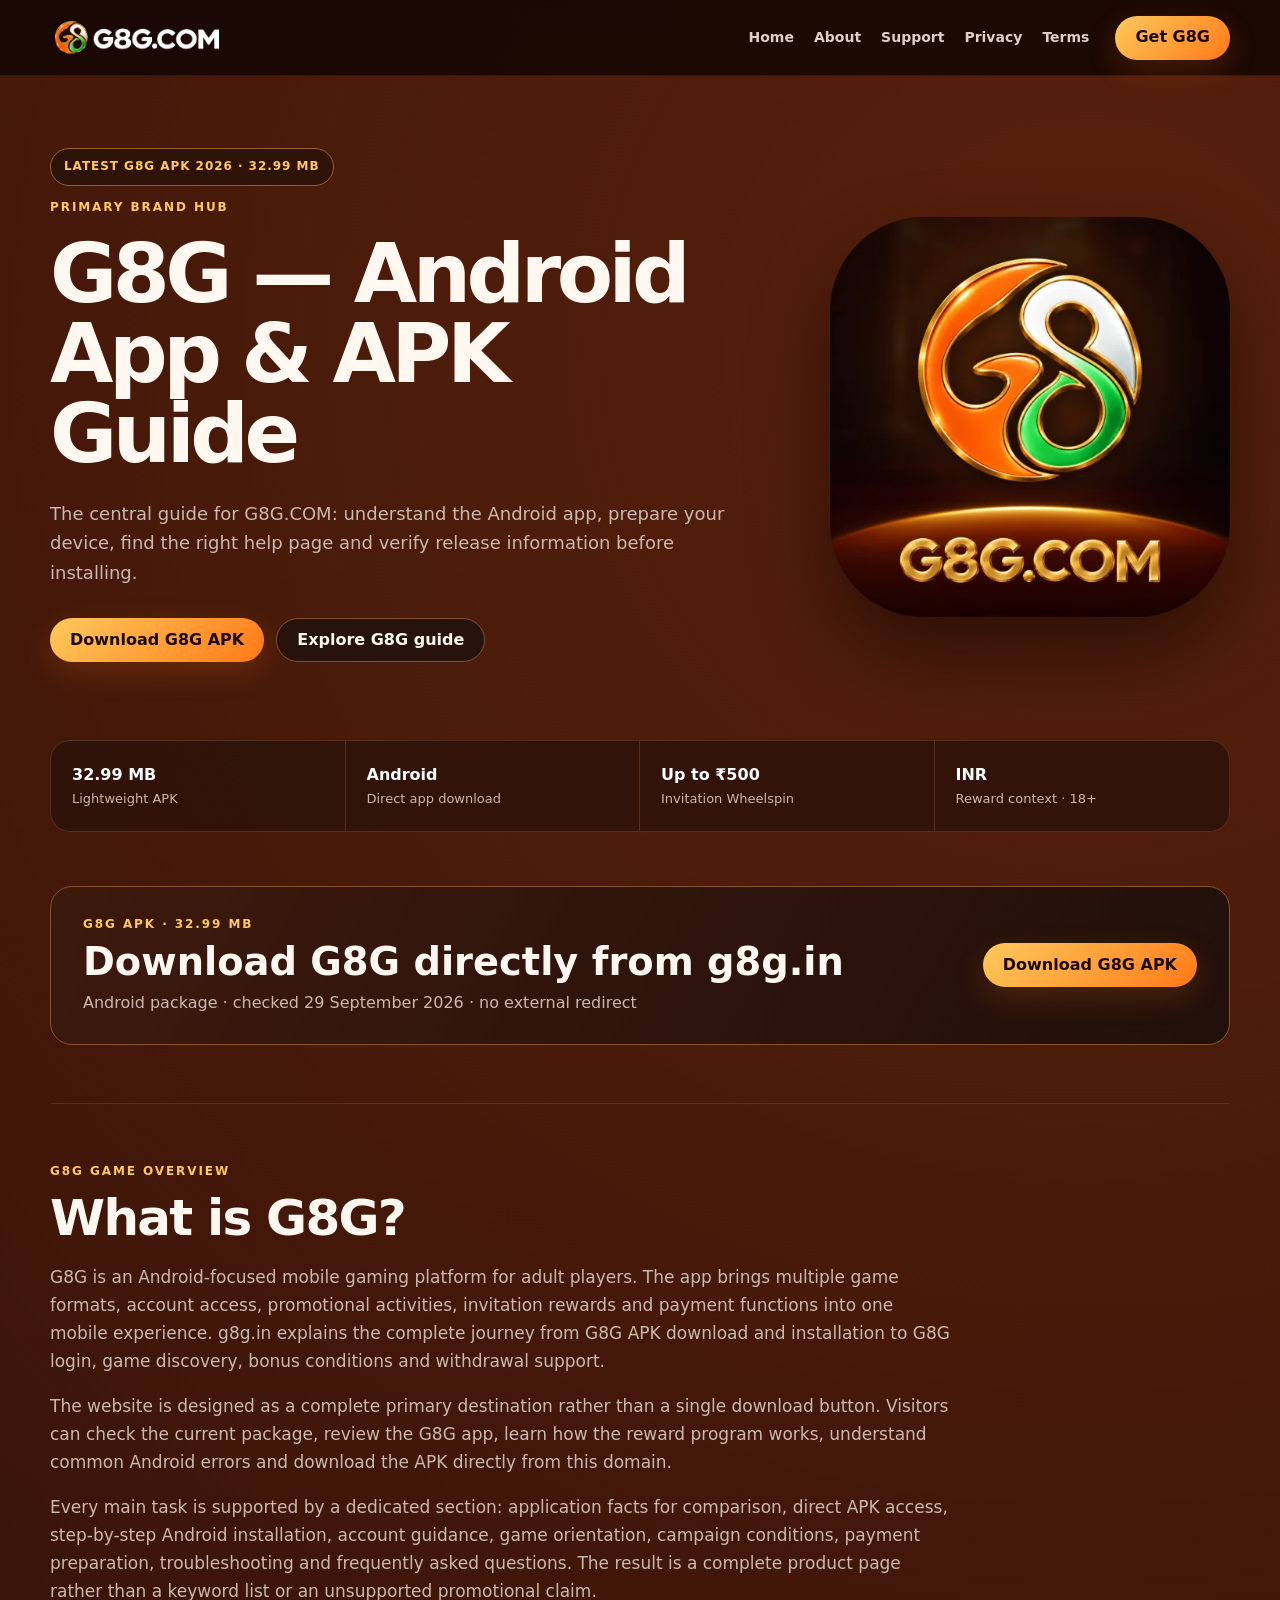
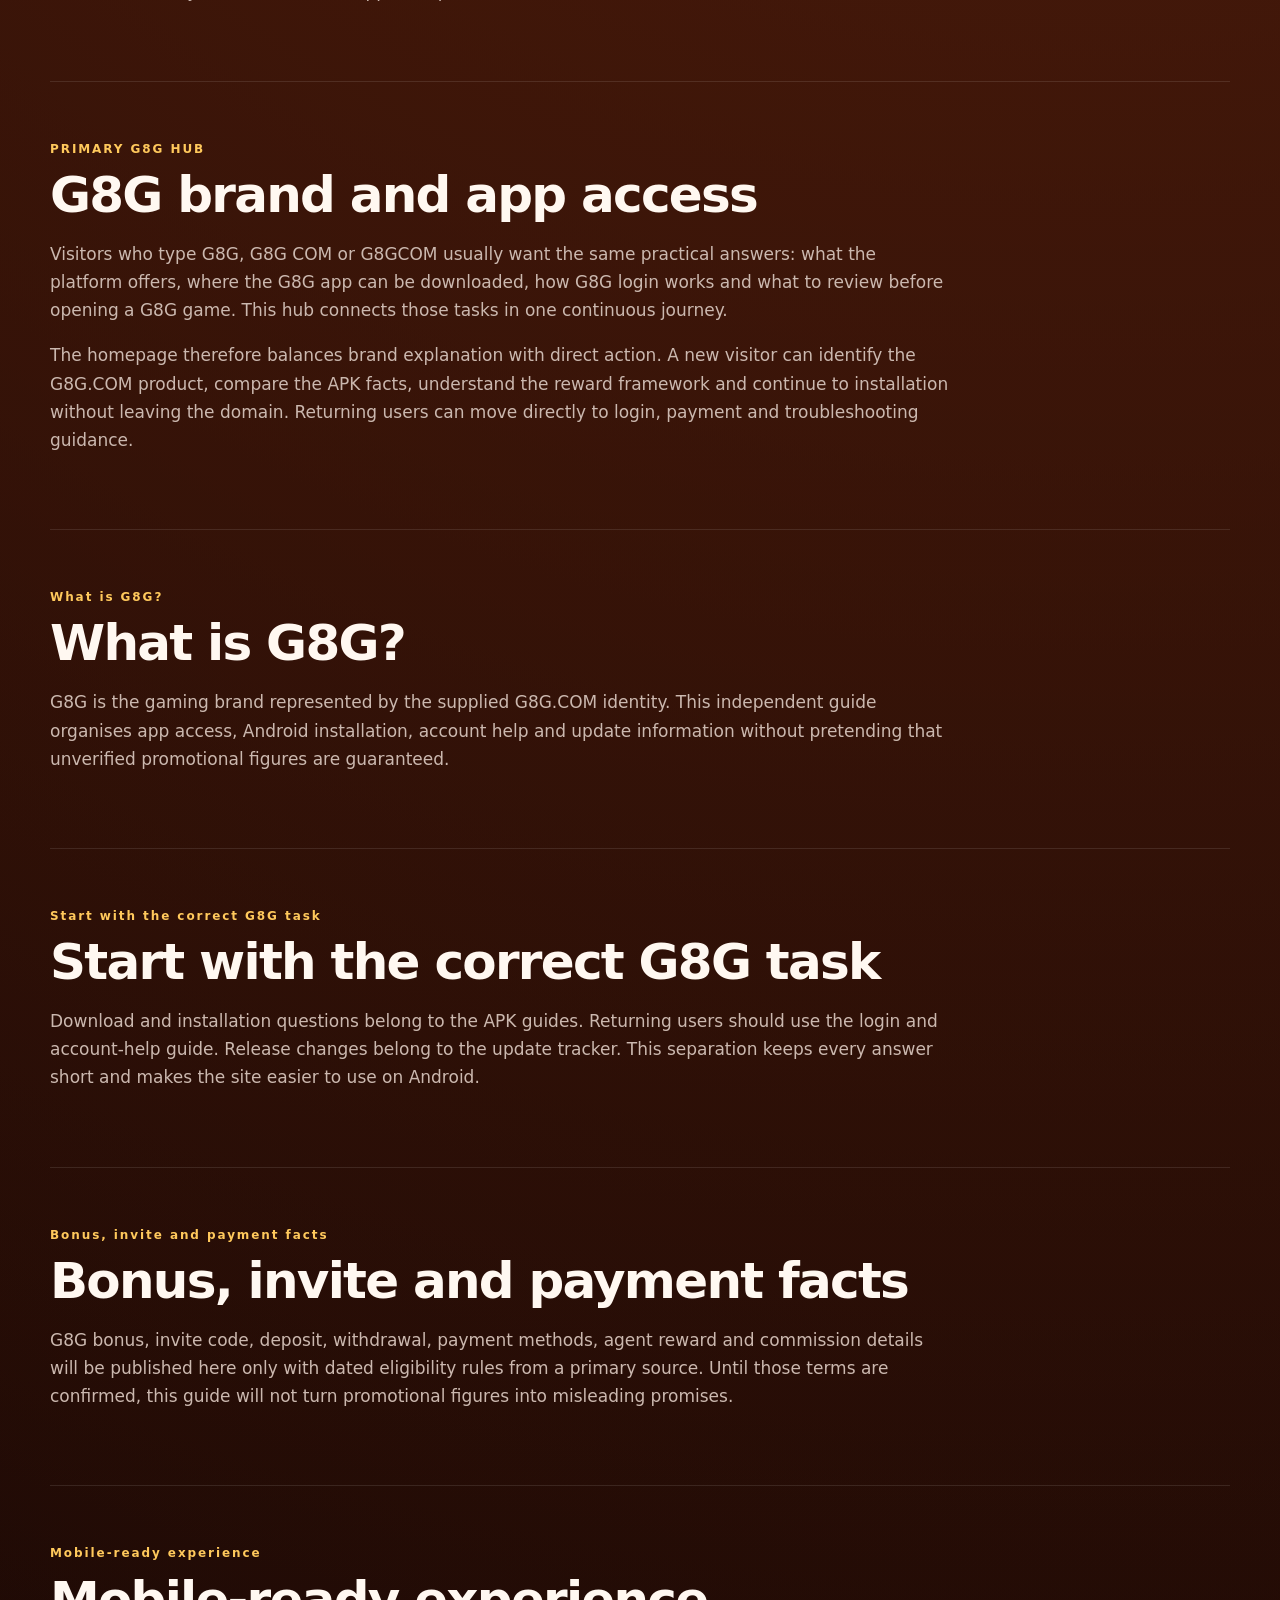
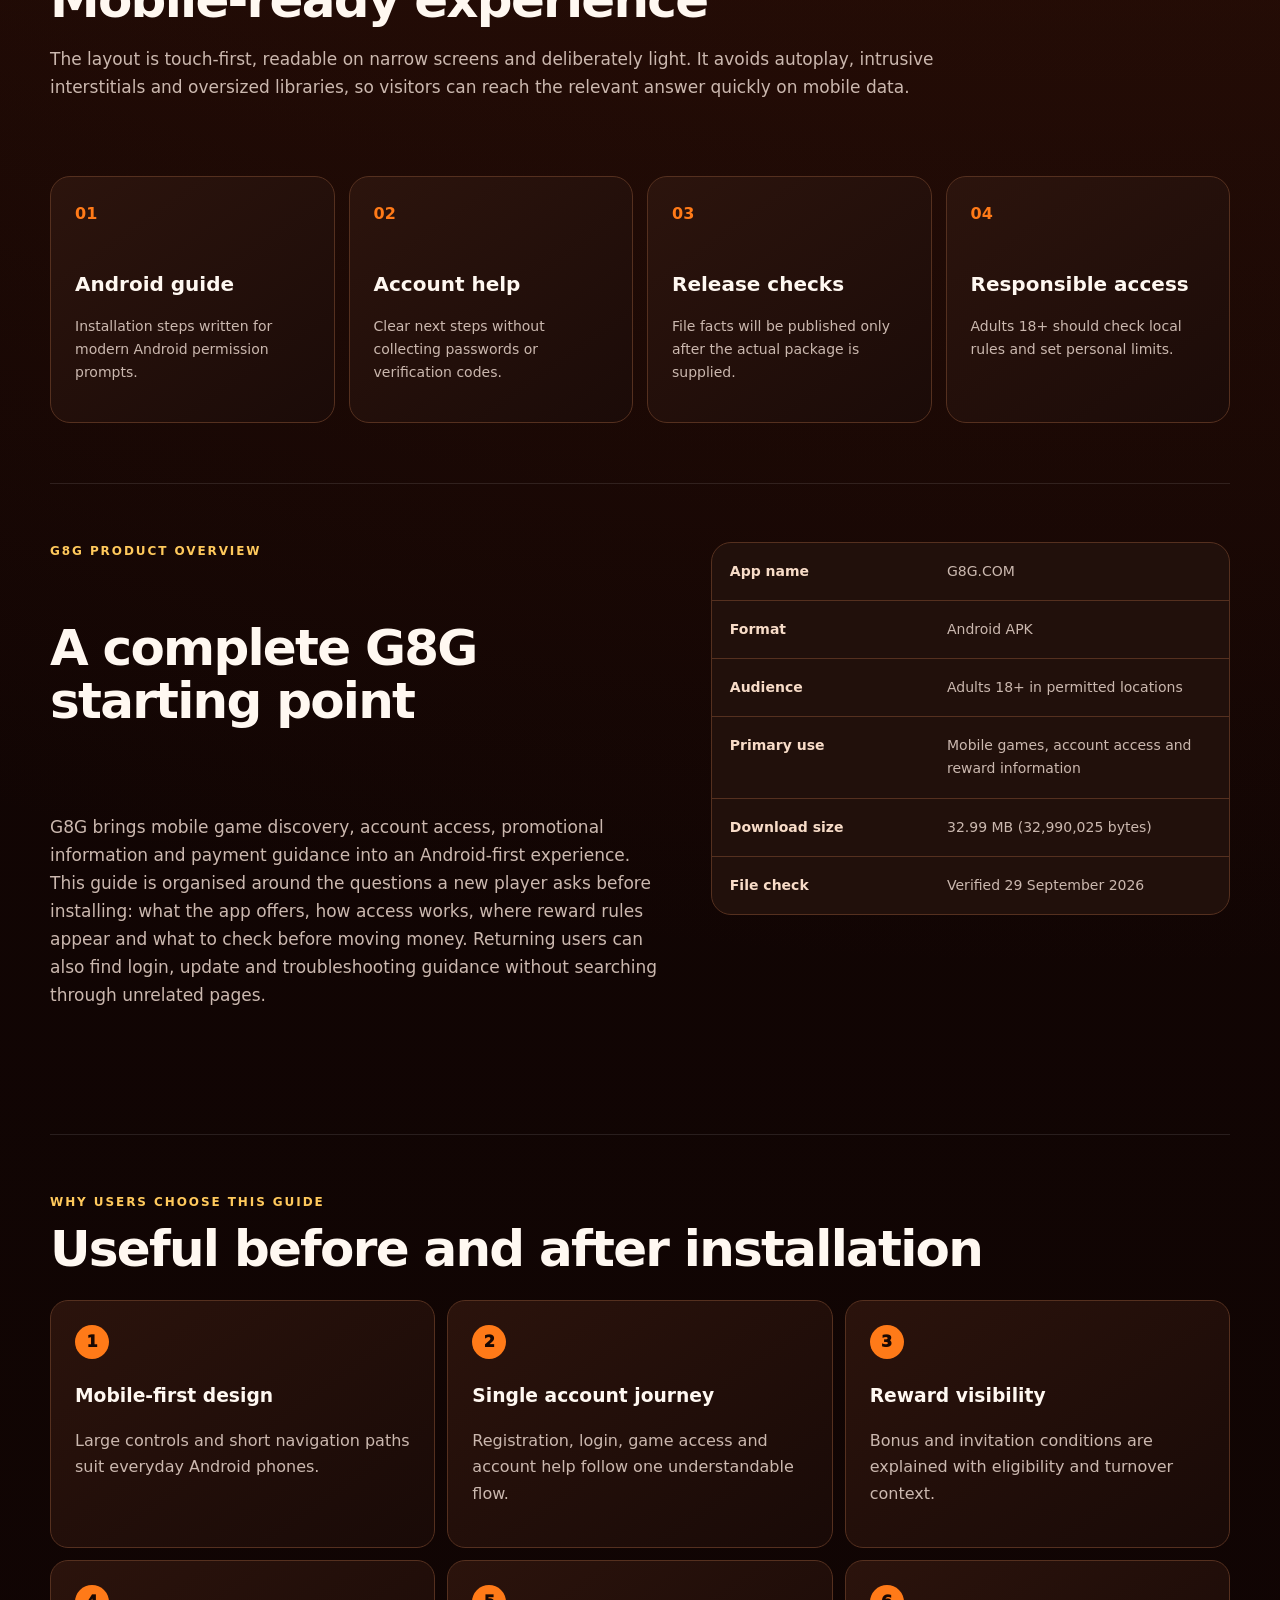
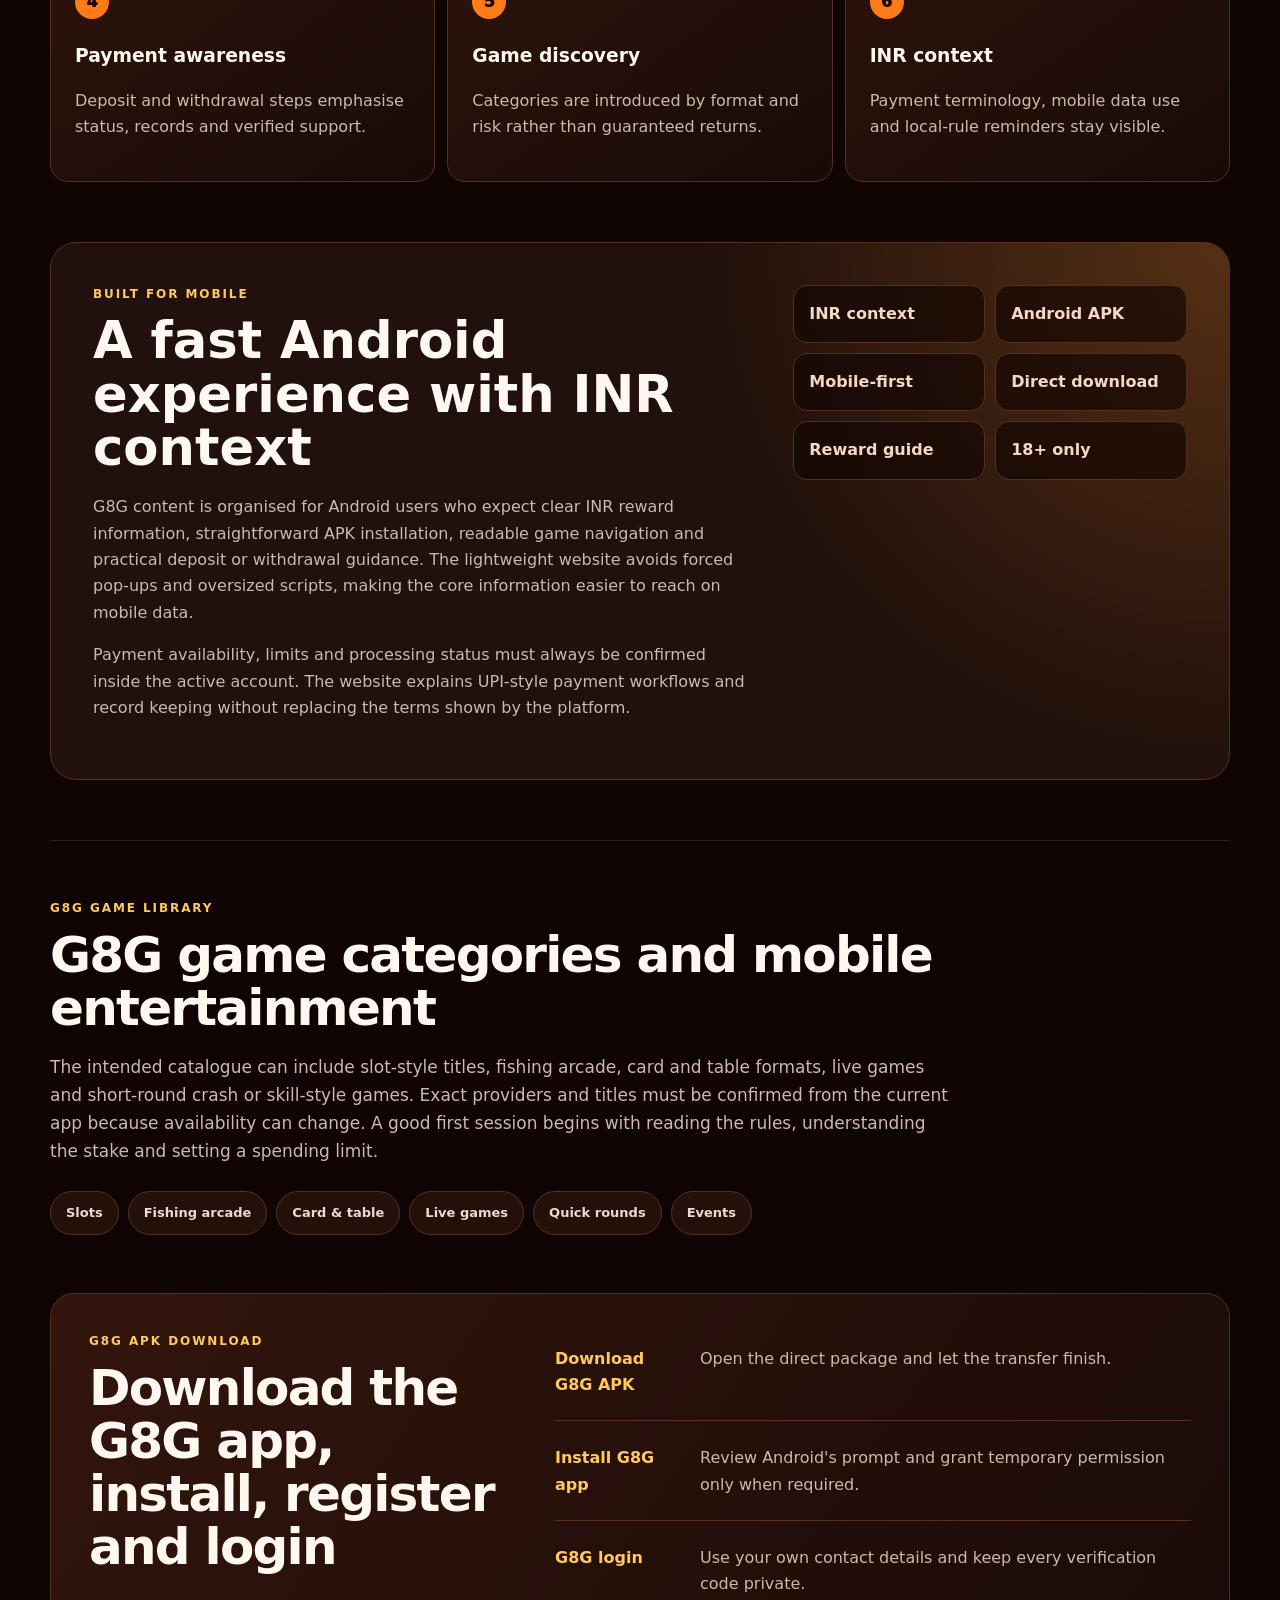
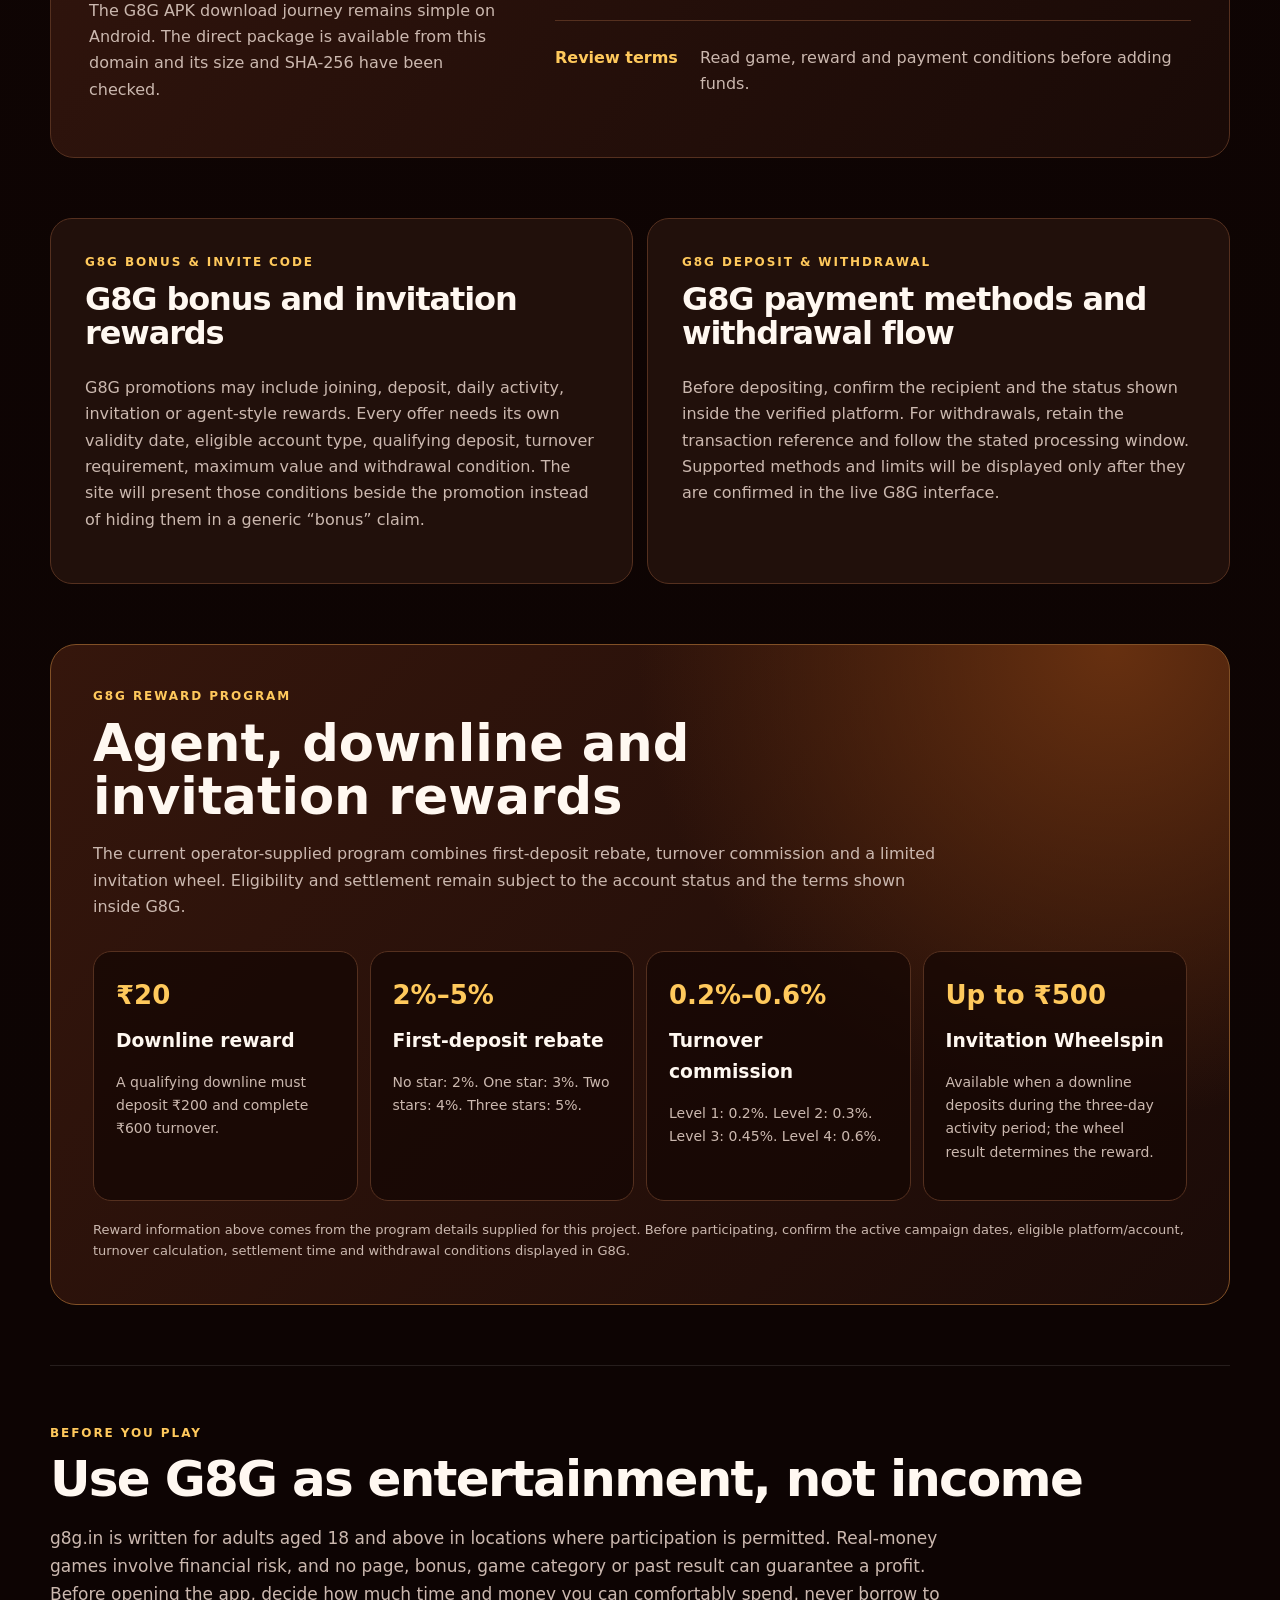
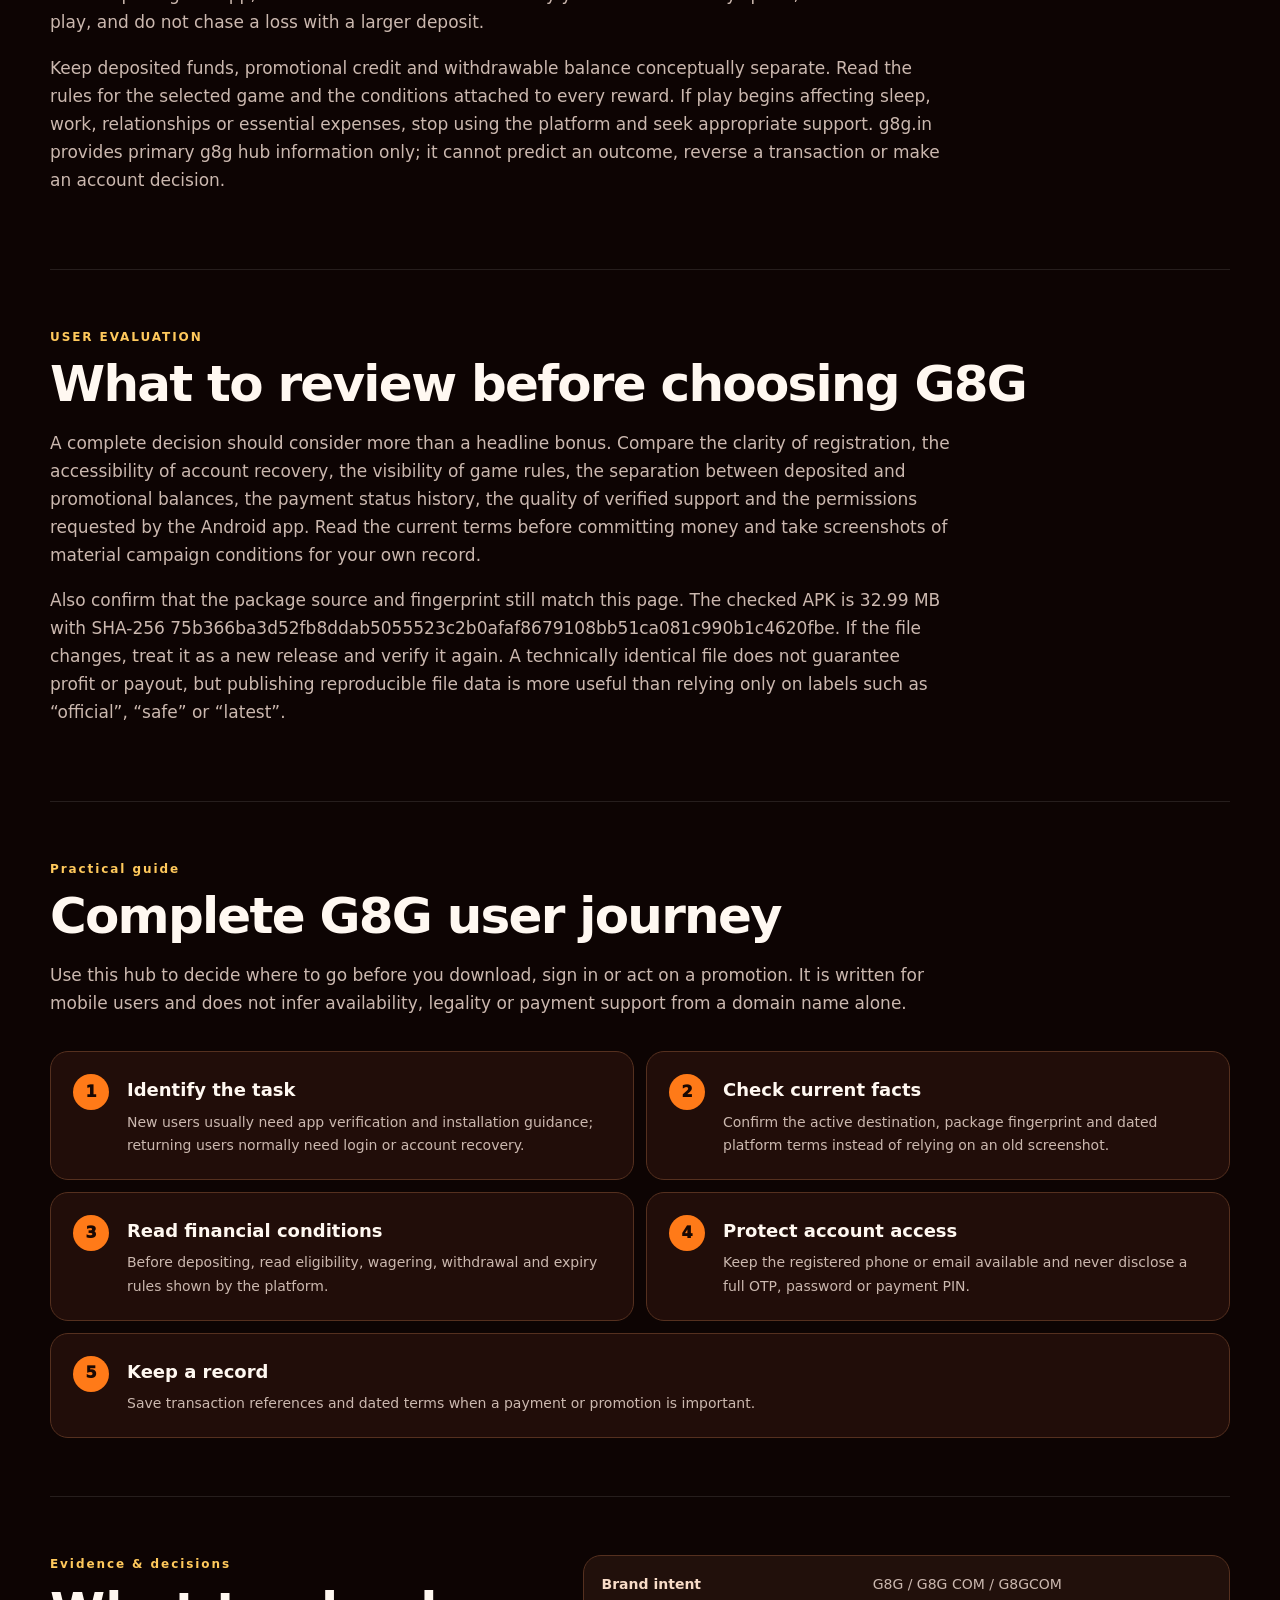
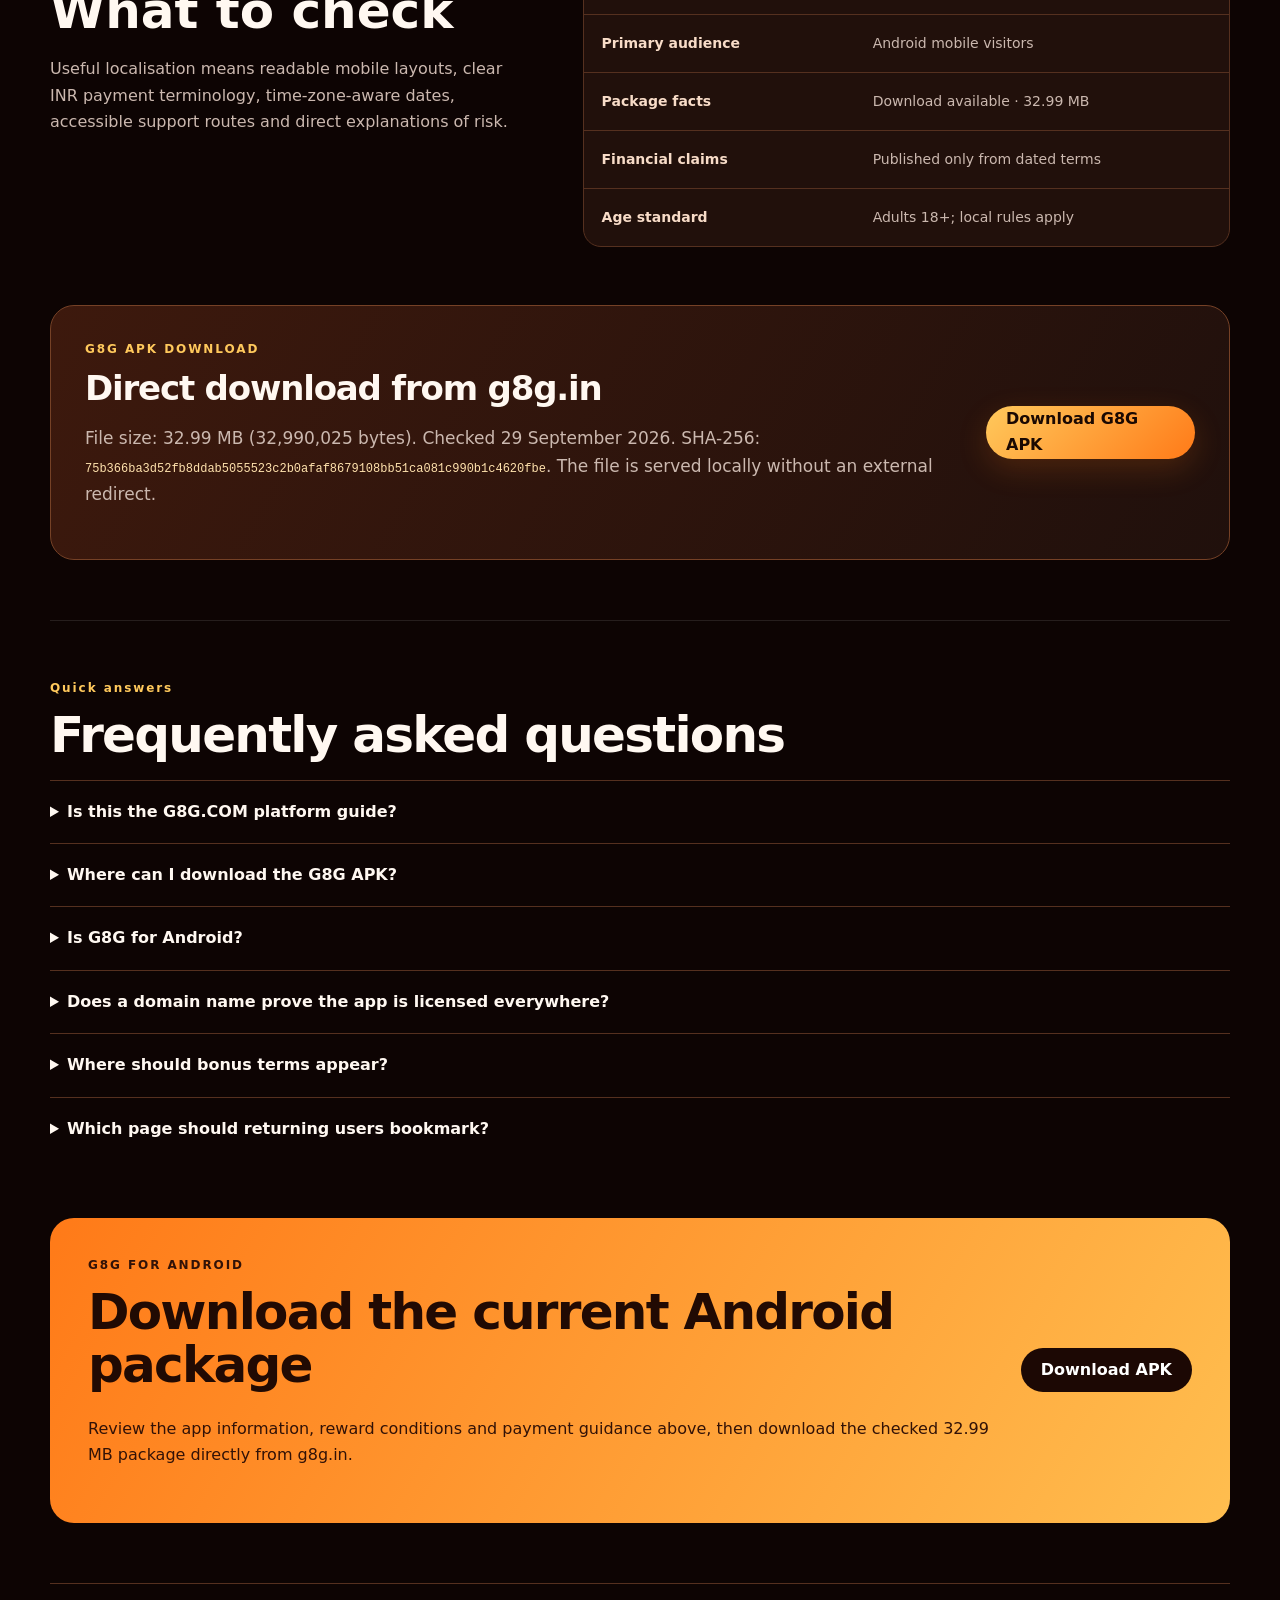
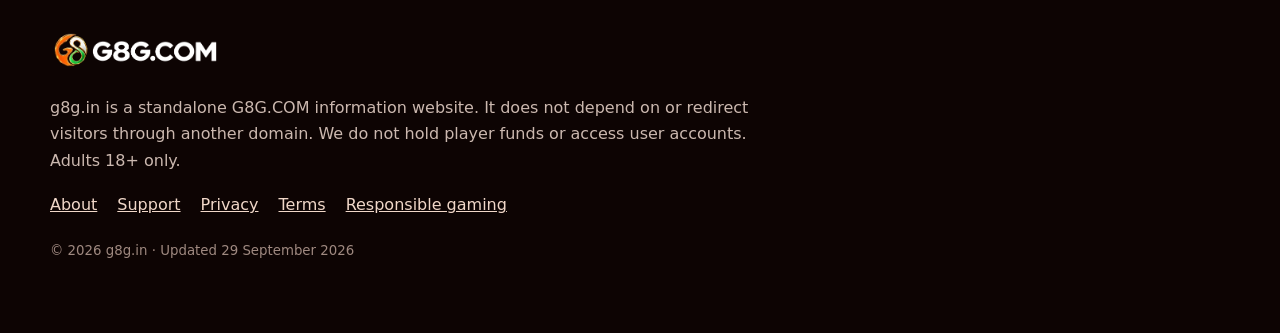
==== index.html @ 7ec1262b "Launch g8g.in website" ====
<!doctype html><html lang="en-IN"><head><meta charset="utf-8"><meta name="viewport" content="width=device-width,initial-scale=1,viewport-fit=cover"><meta name="theme-color" content="#180704">
<title>G8G — G8G App, APK Download &amp; Login Guide</title><meta name="description" content="Complete G8G guide for the Android app, APK download, login, installation, payments and responsible mobile play."><meta name="keywords" content="g8g, g8g com, g8gcom, g8g apk, g8g com apk, g8g apk download, g8g app, g8g app download, g8g login, g8g game, g8g bonus, g8g invite code, g8g deposit, g8g withdrawal, g8g payment methods, g8g agent reward, g8g commission, g8g apk update, g8g login problem, g8g apk not installed, g8g withdrawal problem, g8g verification code problem, how to install g8g apk, verify g8g apk"><meta name="robots" content="index,follow,max-image-preview:large"><link rel="canonical" href="https://g8g.in/">
<meta property="og:type" content="website"><meta property="og:title" content="G8G — G8G App, APK Download &amp; Login Guide"><meta property="og:description" content="Complete G8G guide for the Android app, APK download, login, installation, payments and responsible mobile play."><meta property="og:url" content="https://g8g.in/"><meta property="og:image" content="https://g8g.in/assets/og-g8g.jpg"><meta name="twitter:card" content="summary_large_image">
<link rel="icon" href="assets/favicon.ico" sizes="any"><link rel="icon" type="image/png" sizes="48x48" href="assets/favicon-48.png"><link rel="apple-touch-icon" sizes="180x180" href="assets/apple-touch-icon.png"><link rel="manifest" href="site.webmanifest"><link rel="stylesheet" href="assets/site.css">
<script type="application/ld+json">{"@context":"https://schema.org","@type":"WebSite","name":"g8g.in","url":"https://g8g.in/","inLanguage":"en-IN","description":"Complete G8G guide for the Android app, APK download, login, installation, payments and responsible mobile play."}</script><script type="application/ld+json">{"@context":"https://schema.org","@type":"FAQPage","mainEntity":[{"@type":"Question","name":"Is this the G8G.COM platform guide?","acceptedAnswer":{"@type":"Answer","text":"Yes. This site documents the G8G.COM-branded app represented by the supplied visual assets."}},{"@type":"Question","name":"Where can I download the G8G APK?","acceptedAnswer":{"@type":"Answer","text":"Use the verified download destination after the current package link and file fingerprint are published."}},{"@type":"Question","name":"Is G8G for Android?","acceptedAnswer":{"@type":"Answer","text":"The planned download coverage is Android APK. Exact compatibility will be stated only after the package is inspected."}},{"@type":"Question","name":"Does a domain name prove the app is licensed everywhere?","acceptedAnswer":{"@type":"Answer","text":"No. A domain extension is not proof of regulatory status or universal availability. Users must check current local rules."}},{"@type":"Question","name":"Where should bonus terms appear?","acceptedAnswer":{"@type":"Answer","text":"On a dated promotion record that states eligibility, minimum activity, turnover, expiry and exclusions."}},{"@type":"Question","name":"Which page should returning users bookmark?","acceptedAnswer":{"@type":"Answer","text":"Bookmark the verified access route and the login-help page; do not depend on changing search results or forwarded links."}}]}</script>
<style>:root{--accent:#ff7a18}</style></head><body>
<header><a class="brand" href="./"><img src="assets/logo-horizontal.webp" alt="G8G.COM" width="214" height="53"></a><nav><a href="./">Home</a><a href="about/">About</a><a href="support/">Support</a><a href="privacy/">Privacy</a><a href="terms/">Terms</a></nav><a class="pill" href="download/G8G.apk" download="G8G.apk">Get G8G</a></header>
<main><section class="hero"><div class="hero-copy"><div class="release-badge">LATEST G8G APK 2026 · 32.99 MB</div><div class="eyebrow">PRIMARY BRAND HUB</div><h1>G8G — Android App &amp; APK Guide</h1><p>The central guide for G8G.COM: understand the Android app, prepare your device, find the right help page and verify release information before installing.</p><div class="actions"><a class="primary" href="download/G8G.apk" download="G8G.apk">Download G8G APK</a><a class="secondary" href="#guide">Explore G8G guide</a></div></div><img class="app-icon" src="assets/app-icon.webp" alt="G8G.COM app icon" width="420" height="420"></section>
<section class="trust" aria-label="G8G app highlights"><div><b>32.99 MB</b><span>Lightweight APK</span></div><div><b>Android</b><span>Direct app download</span></div><div><b>Up to ₹500</b><span>Invitation Wheelspin</span></div><div><b>INR</b><span>Reward context · 18+</span></div></section>
<section class="quick-download"><div><div class="kicker">G8G APK · 32.99 MB</div><h2>Download G8G directly from g8g.in</h2><p>Android package · checked 29 September 2026 · no external redirect</p></div><a class="primary" href="download/G8G.apk" download="G8G.apk">Download G8G APK</a></section>
<section class="content what-is"><div class="kicker">G8G GAME OVERVIEW</div><h2>What is G8G?</h2><p>G8G is an Android-focused mobile gaming platform for adult players. The app brings multiple game formats, account access, promotional activities, invitation rewards and payment functions into one mobile experience. g8g.in explains the complete journey from G8G APK download and installation to G8G login, game discovery, bonus conditions and withdrawal support.</p><p>The website is designed as a complete primary destination rather than a single download button. Visitors can check the current package, review the G8G app, learn how the reward program works, understand common Android errors and download the APK directly from this domain.</p><p>Every main task is supported by a dedicated section: application facts for comparison, direct APK access, step-by-step Android installation, account guidance, game orientation, campaign conditions, payment preparation, troubleshooting and frequently asked questions. The result is a complete product page rather than a keyword list or an unsupported promotional claim.</p></section>
<section class="content intent-copy"><div class="kicker">PRIMARY G8G HUB</div><h2>G8G brand and app access</h2><p>Visitors who type G8G, G8G COM or G8GCOM usually want the same practical answers: what the platform offers, where the G8G app can be downloaded, how G8G login works and what to review before opening a G8G game. This hub connects those tasks in one continuous journey.</p><p>The homepage therefore balances brand explanation with direct action. A new visitor can identify the G8G.COM product, compare the APK facts, understand the reward framework and continue to installation without leaving the domain. Returning users can move directly to login, payment and troubleshooting guidance.</p></section>
<div id="guide"><section class="content reveal"><div class="kicker">What is G8G?</div><h2>What is G8G?</h2><p>G8G is the gaming brand represented by the supplied G8G.COM identity. This independent guide organises app access, Android installation, account help and update information without pretending that unverified promotional figures are guaranteed.</p></section><section class="content reveal"><div class="kicker">Start with the correct G8G task</div><h2>Start with the correct G8G task</h2><p>Download and installation questions belong to the APK guides. Returning users should use the login and account-help guide. Release changes belong to the update tracker. This separation keeps every answer short and makes the site easier to use on Android.</p></section><section class="content reveal"><div class="kicker">Bonus, invite and payment facts</div><h2>Bonus, invite and payment facts</h2><p>G8G bonus, invite code, deposit, withdrawal, payment methods, agent reward and commission details will be published here only with dated eligibility rules from a primary source. Until those terms are confirmed, this guide will not turn promotional figures into misleading promises.</p></section><section class="content reveal"><div class="kicker">Mobile-ready experience</div><h2>Mobile-ready experience</h2><p>The layout is touch-first, readable on narrow screens and deliberately light. It avoids autoplay, intrusive interstitials and oversized libraries, so visitors can reach the relevant answer quickly on mobile data.</p></section></div>
<section class="cards"><article class="card reveal"><span>01</span><h3>Android guide</h3><p>Installation steps written for modern Android permission prompts.</p></article><article class="card reveal"><span>02</span><h3>Account help</h3><p>Clear next steps without collecting passwords or verification codes.</p></article><article class="card reveal"><span>03</span><h3>Release checks</h3><p>File facts will be published only after the actual package is supplied.</p></article><article class="card reveal"><span>04</span><h3>Responsible access</h3><p>Adults 18+ should check local rules and set personal limits.</p></article></section>
<section class="content product"><div class="kicker">G8G PRODUCT OVERVIEW</div><h2>A complete G8G starting point</h2><p>G8G brings mobile game discovery, account access, promotional information and payment guidance into an Android-first experience. This guide is organised around the questions a new player asks before installing: what the app offers, how access works, where reward rules appear and what to check before moving money. Returning users can also find login, update and troubleshooting guidance without searching through unrelated pages.</p><div class="app-table"><table><tbody><tr><th>App name</th><td>G8G.COM</td></tr><tr><th>Format</th><td>Android APK</td></tr><tr><th>Audience</th><td>Adults 18+ in permitted locations</td></tr><tr><th>Primary use</th><td>Mobile games, account access and reward information</td></tr><tr><th>Download size</th><td>32.99 MB (32,990,025 bytes)</td></tr><tr><th>File check</th><td>Verified 29 September 2026</td></tr></tbody></table></div></section>
<section class="feature-section"><div class="kicker">WHY USERS CHOOSE THIS GUIDE</div><h2>Useful before and after installation</h2><div class="feature-grid"><article class="feature"><span>1</span><h3>Mobile-first design</h3><p>Large controls and short navigation paths suit everyday Android phones.</p></article><article class="feature"><span>2</span><h3>Single account journey</h3><p>Registration, login, game access and account help follow one understandable flow.</p></article><article class="feature"><span>3</span><h3>Reward visibility</h3><p>Bonus and invitation conditions are explained with eligibility and turnover context.</p></article><article class="feature"><span>4</span><h3>Payment awareness</h3><p>Deposit and withdrawal steps emphasise status, records and verified support.</p></article><article class="feature"><span>5</span><h3>Game discovery</h3><p>Categories are introduced by format and risk rather than guaranteed returns.</p></article><article class="feature"><span>6</span><h3>INR context</h3><p>Payment terminology, mobile data use and local-rule reminders stay visible.</p></article></div></section>
<section class="market-section"><div><div class="kicker">BUILT FOR MOBILE</div><h2>A fast Android experience with INR context</h2><p>G8G content is organised for Android users who expect clear INR reward information, straightforward APK installation, readable game navigation and practical deposit or withdrawal guidance. The lightweight website avoids forced pop-ups and oversized scripts, making the core information easier to reach on mobile data.</p><p>Payment availability, limits and processing status must always be confirmed inside the active account. The website explains UPI-style payment workflows and record keeping without replacing the terms shown by the platform.</p></div><div class="market-points"><span>INR context</span><span>Android APK</span><span>Mobile-first</span><span>Direct download</span><span>Reward guide</span><span>18+ only</span></div></section>
<section class="content"><div class="kicker">G8G GAME LIBRARY</div><h2>G8G game categories and mobile entertainment</h2><p>The intended catalogue can include slot-style titles, fishing arcade, card and table formats, live games and short-round crash or skill-style games. Exact providers and titles must be confirmed from the current app because availability can change. A good first session begins with reading the rules, understanding the stake and setting a spending limit.</p><div class="category-row"><span>Slots</span><span>Fishing arcade</span><span>Card & table</span><span>Live games</span><span>Quick rounds</span><span>Events</span></div></section>
<section class="journey"><div><div class="kicker">G8G APK DOWNLOAD</div><h2>Download the G8G app, install, register and login</h2><p>The G8G APK download journey remains simple on Android. The direct package is available from this domain and its size and SHA-256 have been checked.</p></div><ol><li><b>Download G8G APK</b><span>Open the direct package and let the transfer finish.</span></li><li><b>Install G8G app</b><span>Review Android's prompt and grant temporary permission only when required.</span></li><li><b>G8G login</b><span>Use your own contact details and keep every verification code private.</span></li><li><b>Review terms</b><span>Read game, reward and payment conditions before adding funds.</span></li></ol></section>
<section class="split"><article><div class="kicker">G8G BONUS & INVITE CODE</div><h2>G8G bonus and invitation rewards</h2><p>G8G promotions may include joining, deposit, daily activity, invitation or agent-style rewards. Every offer needs its own validity date, eligible account type, qualifying deposit, turnover requirement, maximum value and withdrawal condition. The site will present those conditions beside the promotion instead of hiding them in a generic “bonus” claim.</p></article><article><div class="kicker">G8G DEPOSIT & WITHDRAWAL</div><h2>G8G payment methods and withdrawal flow</h2><p>Before depositing, confirm the recipient and the status shown inside the verified platform. For withdrawals, retain the transaction reference and follow the stated processing window. Supported methods and limits will be displayed only after they are confirmed in the live G8G interface.</p></article></section>
<section class="promo"><div><div class="kicker">G8G REWARD PROGRAM</div><h2>Agent, downline and invitation rewards</h2><p>The current operator-supplied program combines first-deposit rebate, turnover commission and a limited invitation wheel. Eligibility and settlement remain subject to the account status and the terms shown inside G8G.</p></div><div class="promo-grid"><article><b>₹20</b><h3>Downline reward</h3><p>A qualifying downline must deposit ₹200 and complete ₹600 turnover.</p></article><article><b>2%–5%</b><h3>First-deposit rebate</h3><p>No star: 2%. One star: 3%. Two stars: 4%. Three stars: 5%.</p></article><article><b>0.2%–0.6%</b><h3>Turnover commission</h3><p>Level 1: 0.2%. Level 2: 0.3%. Level 3: 0.45%. Level 4: 0.6%.</p></article><article><b>Up to ₹500</b><h3>Invitation Wheelspin</h3><p>Available when a downline deposits during the three-day activity period; the wheel result determines the reward.</p></article></div><p class="fineprint">Reward information above comes from the program details supplied for this project. Before participating, confirm the active campaign dates, eligible platform/account, turnover calculation, settlement time and withdrawal conditions displayed in G8G.</p></section>
<section class="content"><div class="kicker">BEFORE YOU PLAY</div><h2>Use G8G as entertainment, not income</h2><p>g8g.in is written for adults aged 18 and above in locations where participation is permitted. Real-money games involve financial risk, and no page, bonus, game category or past result can guarantee a profit. Before opening the app, decide how much time and money you can comfortably spend, never borrow to play, and do not chase a loss with a larger deposit.</p><p>Keep deposited funds, promotional credit and withdrawable balance conceptually separate. Read the rules for the selected game and the conditions attached to every reward. If play begins affecting sleep, work, relationships or essential expenses, stop using the platform and seek appropriate support. g8g.in provides primary g8g hub information only; it cannot predict an outcome, reverse a transaction or make an account decision.</p></section>
<section class="content"><div class="kicker">USER EVALUATION</div><h2>What to review before choosing G8G</h2><p>A complete decision should consider more than a headline bonus. Compare the clarity of registration, the accessibility of account recovery, the visibility of game rules, the separation between deposited and promotional balances, the payment status history, the quality of verified support and the permissions requested by the Android app. Read the current terms before committing money and take screenshots of material campaign conditions for your own record.</p><p>Also confirm that the package source and fingerprint still match this page. The checked APK is 32.99 MB with SHA-256 75b366ba3d52fb8ddab5055523c2b0afaf8679108bb51ca081c990b1c4620fbe. If the file changes, treat it as a new release and verify it again. A technically identical file does not guarantee profit or payout, but publishing reproducible file data is more useful than relying only on labels such as “official”, “safe” or “latest”.</p></section>
<section class="deep content"><div class="kicker">Practical guide</div><h2>Complete G8G user journey</h2><p>Use this hub to decide where to go before you download, sign in or act on a promotion. It is written for mobile users and does not infer availability, legality or payment support from a domain name alone.</p><ol class="steps"><li><span>1</span><div><h3>Identify the task</h3><p>New users usually need app verification and installation guidance; returning users normally need login or account recovery.</p></div></li><li><span>2</span><div><h3>Check current facts</h3><p>Confirm the active destination, package fingerprint and dated platform terms instead of relying on an old screenshot.</p></div></li><li><span>3</span><div><h3>Read financial conditions</h3><p>Before depositing, read eligibility, wagering, withdrawal and expiry rules shown by the platform.</p></div></li><li><span>4</span><div><h3>Protect account access</h3><p>Keep the registered phone or email available and never disclose a full OTP, password or payment PIN.</p></div></li><li><span>5</span><div><h3>Keep a record</h3><p>Save transaction references and dated terms when a payment or promotion is important.</p></div></li></ol></section>
<section class="evidence"><div><div class="kicker">Evidence & decisions</div><h2>What to check</h2><p>Useful localisation means readable mobile layouts, clear INR payment terminology, time-zone-aware dates, accessible support routes and direct explanations of risk.</p></div><div class="table-wrap"><table><tbody><tr><th>Brand intent</th><td>G8G / G8G COM / G8GCOM</td></tr><tr><th>Primary audience</th><td>Android mobile visitors</td></tr><tr><th>Package facts</th><td>Download available · 32.99 MB</td></tr><tr><th>Financial claims</th><td>Published only from dated terms</td></tr><tr><th>Age standard</th><td>Adults 18+; local rules apply</td></tr></tbody></table></div></section>
<section class="download" id="download"><div><div class="eyebrow">G8G APK DOWNLOAD</div><h2>Direct download from g8g.in</h2><p>File size: 32.99 MB (32,990,025 bytes). Checked 29 September 2026. SHA-256: <code>75b366ba3d52fb8ddab5055523c2b0afaf8679108bb51ca081c990b1c4620fbe</code>. The file is served locally without an external redirect.</p></div><a class="primary" href="download/G8G.apk" download="G8G.apk">Download G8G APK</a></section>
<section class="faq"><div class="kicker">Quick answers</div><h2>Frequently asked questions</h2><details><summary>Is this the G8G.COM platform guide?</summary><p>Yes. This site documents the G8G.COM-branded app represented by the supplied visual assets.</p></details><details><summary>Where can I download the G8G APK?</summary><p>Use the verified download destination after the current package link and file fingerprint are published.</p></details><details><summary>Is G8G for Android?</summary><p>The planned download coverage is Android APK. Exact compatibility will be stated only after the package is inspected.</p></details><details><summary>Does a domain name prove the app is licensed everywhere?</summary><p>No. A domain extension is not proof of regulatory status or universal availability. Users must check current local rules.</p></details><details><summary>Where should bonus terms appear?</summary><p>On a dated promotion record that states eligibility, minimum activity, turnover, expiry and exclusions.</p></details><details><summary>Which page should returning users bookmark?</summary><p>Bookmark the verified access route and the login-help page; do not depend on changing search results or forwarded links.</p></details></section>
<section class="closing"><div><div class="kicker">G8G FOR ANDROID</div><h2>Download the current Android package</h2><p>Review the app information, reward conditions and payment guidance above, then download the checked 32.99 MB package directly from g8g.in.</p></div><a class="primary" href="download/G8G.apk" download="G8G.apk">Download APK</a></section>
</main><footer><img src="assets/logo-horizontal.webp" alt="G8G.COM" width="171" height="42"><p>g8g.in is a standalone G8G.COM information website. It does not depend on or redirect visitors through another domain. We do not hold player funds or access user accounts. Adults 18+ only.</p><div><a href="about/">About</a><a href="support/">Support</a><a href="privacy/">Privacy</a><a href="terms/">Terms</a><a href="responsible-gaming/">Responsible gaming</a></div><small>© 2026 g8g.in · Updated 29 September 2026</small></footer>
</body></html>
---- assets/site.css ----
@font-face{font-family:InterFallback;src:local(Arial)}
:root{--bg:#140604;--panel:#22100b;--panel2:#2d140c;--text:#fff8f1;--muted:#cbb8af;--line:#55301f;--accent:#ff7a18;--gold:#ffc95c}
*{box-sizing:border-box}html{scroll-behavior:smooth}body{margin:0;background:radial-gradient(circle at 85% 3%,#58200c 0,transparent 34%),linear-gradient(180deg,#160604,#0d0403 66%);color:var(--text);font-family:InterFallback,Inter,system-ui,-apple-system,sans-serif;line-height:1.65}a{color:inherit}header{height:76px;position:sticky;top:0;z-index:20;display:flex;align-items:center;gap:26px;padding:0 max(22px,calc((100vw - 1180px)/2));background:rgba(20,6,4,.86);backdrop-filter:blur(16px);border-bottom:1px solid rgba(255,255,255,.08)}.brand{display:flex;margin-right:auto}.brand img{width:174px;height:auto;display:block}nav{display:flex;gap:20px}nav a{text-decoration:none;color:#decfc7;font-size:14px;font-weight:700}.pill,.primary,.secondary{display:inline-flex;align-items:center;justify-content:center;min-height:44px;border-radius:999px;padding:0 20px;text-decoration:none;font-weight:850}.pill,.primary{color:#1b0902;background:linear-gradient(135deg,var(--gold),var(--accent));box-shadow:0 10px 30px rgba(255,122,24,.18)}.secondary{border:1px solid #805032;background:#27120c}.hero{max-width:1180px;margin:0 auto;padding:72px 0 54px;display:grid;grid-template-columns:minmax(0,1fr) 400px;gap:70px;align-items:center}.eyebrow,.kicker{font-size:12px;letter-spacing:.16em;font-weight:900;color:var(--gold)}h1{font-size:clamp(46px,7vw,82px);line-height:.98;letter-spacing:-.055em;margin:16px 0 24px;max-width:830px}.hero p{font-size:18px;color:var(--muted);max-width:720px}.app-icon{width:100%;height:auto;filter:drop-shadow(0 38px 40px rgba(0,0,0,.45))}.actions{display:flex;gap:12px;margin:30px 0 24px}.chips{display:flex;flex-wrap:wrap;gap:8px}.chips span{border:1px solid var(--line);background:#24100b;border-radius:999px;padding:6px 12px;color:#dbc7bd;font-size:12px}.trust{max-width:1180px;margin:0 auto 54px;display:grid;grid-template-columns:repeat(4,1fr);border:1px solid var(--line);border-radius:20px;overflow:hidden;background:rgba(41,16,9,.75)}.trust div{padding:21px;border-right:1px solid var(--line)}.trust div:last-child{border:0}.trust b,.trust span{display:block}.trust b{color:#fff}.trust span{font-size:13px;color:var(--muted)}.content,.faq,.download{max-width:1180px;margin:0 auto;padding:58px 0;border-top:1px solid rgba(255,255,255,.1)}.content h2,.faq h2,.download h2{font-size:clamp(30px,4vw,50px);line-height:1.06;letter-spacing:-.035em;margin:10px 0 18px}.content>p,.download p{max-width:900px;color:var(--muted);font-size:17px}.cards{max-width:1180px;margin:0 auto 60px;display:grid;grid-template-columns:repeat(4,1fr);gap:14px}.card{min-height:230px;padding:24px;border:1px solid var(--line);border-radius:20px;background:linear-gradient(145deg,#2c140d,#1b0b08)}.card span{display:block;color:var(--accent);font-weight:900}.card h3{font-size:20px;margin:40px 0 8px}.card p{color:var(--muted);font-size:14px}.download{padding:34px;border:1px solid #754126;border-radius:24px;background:linear-gradient(120deg,#3d190d,#20100c);display:flex;align-items:center;gap:28px;margin-bottom:60px}.download>div{margin-right:auto}.download h2{font-size:34px}.download button{flex:0 0 auto;border:1px solid #7c583f;color:#cbb8af;background:#29140d;border-radius:999px;padding:15px 20px;font-weight:800}.network{display:grid;grid-template-columns:repeat(3,1fr);gap:12px;margin-top:28px}.network a{display:block;text-decoration:none;padding:18px;border:1px solid var(--line);border-radius:16px;background:#21100b}.network b,.network small{display:block}.network b{color:var(--gold)}.network small{color:var(--muted)}details{border-top:1px solid var(--line);padding:18px 0}summary{font-weight:850;cursor:pointer}details p{color:var(--muted);max-width:850px}footer{max-width:1180px;margin:50px auto 0;padding:45px 0 70px;border-top:1px solid var(--line)}footer img{width:171px}footer p{max-width:740px;color:var(--muted)}footer div{display:flex;gap:20px;margin:18px 0}footer a{color:#f1d8c9}footer small{color:#9f8980}.legal{max-width:850px;margin:70px auto;padding:45px;border:1px solid var(--line);border-radius:24px;background:#21100b}.legal h1{font-size:54px}.legal h2{margin-top:35px}.legal p{color:var(--muted)}
@media(max-width:900px){header nav{display:none}.hero{padding:52px 22px 40px;grid-template-columns:1fr}.app-icon{width:260px;grid-row:1}.trust,.content,.faq{margin-left:22px;margin-right:22px}.cards{padding:0 22px;grid-template-columns:1fr 1fr}.download{margin:0 22px 50px}.network{grid-template-columns:1fr 1fr}footer{margin:40px 22px 0}.legal{margin:35px 20px}.legal h1{font-size:42px}}
@media(max-width:560px){header{height:66px;padding:0 14px}.brand img{width:142px}.pill{font-size:12px;padding:0 14px}.hero{gap:20px}.hero h1{font-size:48px}.hero p{font-size:16px}.actions{flex-direction:column}.trust{grid-template-columns:1fr 1fr}.trust div:nth-child(2){border-right:0}.trust div:nth-child(-n+2){border-bottom:1px solid var(--line)}.cards{grid-template-columns:1fr}.card{min-height:180px}.download{display:block}.download button{width:100%;margin-top:18px}.network{grid-template-columns:1fr}.content,.faq{padding:42px 0}.legal{padding:28px}.legal h1{font-size:38px}}
@media(prefers-reduced-motion:no-preference){.card,.network a{transition:transform .18s,border-color .18s}.card:hover,.network a:hover{transform:translateY(-3px);border-color:var(--accent)}}
.deep>p{max-width:920px}.steps{list-style:none;padding:0;margin:34px 0 0;display:grid;grid-template-columns:1fr 1fr;gap:12px}.steps li{display:flex;gap:18px;padding:22px;border:1px solid var(--line);border-radius:18px;background:rgba(38,15,10,.8)}.steps li:last-child:nth-child(odd){grid-column:1/-1}.steps li>span{display:grid;place-items:center;flex:0 0 36px;height:36px;border-radius:50%;background:var(--accent);color:#1a0803;font-weight:950}.steps h3{margin:1px 0 6px;font-size:18px}.steps p{margin:0;color:var(--muted);font-size:14px}.evidence{max-width:1180px;margin:0 auto;padding:58px 0;border-top:1px solid rgba(255,255,255,.1);display:grid;grid-template-columns:.85fr 1.15fr;gap:54px;align-items:start}.evidence h2{font-size:clamp(30px,4vw,50px);line-height:1.06;margin:10px 0 18px}.evidence p{color:var(--muted)}.table-wrap{overflow:hidden;border:1px solid var(--line);border-radius:18px;background:#21100b}table{width:100%;border-collapse:collapse}th,td{text-align:left;padding:17px 18px;border-bottom:1px solid var(--line);vertical-align:top}tr:last-child th,tr:last-child td{border:0}th{width:42%;color:#f8dcc8;font-size:14px}td{color:var(--muted);font-size:14px}
@media(max-width:900px){.evidence{margin-left:22px;margin-right:22px;grid-template-columns:1fr;gap:24px}}
@media(max-width:560px){.evidence{padding:42px 0}.steps{grid-template-columns:1fr}.steps li:last-child:nth-child(odd){grid-column:auto}.steps li{padding:18px}.table-wrap{overflow-x:auto}th,td{padding:14px 12px}}
.product{display:grid;grid-template-columns:1fr .85fr;gap:50px;align-items:start}.product>.kicker,.product>h2{grid-column:1}.product>p{grid-column:1}.product .app-table{grid-column:2;grid-row:1/5;border:1px solid var(--line);border-radius:20px;overflow:hidden;background:#21100b}.feature-section,.journey,.split,.closing{max-width:1180px;margin:0 auto 60px}.feature-section{padding-top:58px;border-top:1px solid rgba(255,255,255,.1)}.feature-section>h2,.journey h2,.split h2,.closing h2{font-size:clamp(30px,4vw,50px);line-height:1.06;letter-spacing:-.035em;margin:10px 0 24px}.feature-grid{display:grid;grid-template-columns:repeat(3,1fr);gap:12px}.feature{padding:24px;border:1px solid var(--line);border-radius:18px;background:linear-gradient(145deg,#2b130c,#190a07)}.feature>span{display:grid;place-items:center;width:34px;height:34px;border-radius:50%;background:var(--accent);color:#1a0803;font-weight:950}.feature h3{margin:22px 0 8px}.feature p,.journey p,.journey li span,.split p,.closing p{color:var(--muted)}.category-row{display:flex;flex-wrap:wrap;gap:9px;margin-top:26px}.category-row span{padding:10px 15px;border-radius:999px;border:1px solid var(--line);background:#24100b;color:#efd9cb;font-weight:750;font-size:13px}.journey{padding:38px;border:1px solid var(--line);border-radius:24px;background:linear-gradient(125deg,#32150d,#190a07);display:grid;grid-template-columns:.8fr 1.2fr;gap:42px}.journey ol{list-style:none;padding:0;margin:0;display:grid;gap:10px}.journey li{display:grid;grid-template-columns:130px 1fr;gap:15px;padding:14px 0;border-bottom:1px solid var(--line)}.journey li:last-child{border:0}.journey b{color:var(--gold)}.split{display:grid;grid-template-columns:1fr 1fr;gap:14px}.split article{padding:34px;border:1px solid var(--line);border-radius:22px;background:#21100b}.split h2{font-size:32px}.closing{padding:38px;border-radius:24px;background:linear-gradient(120deg,var(--accent),#ffbe4f);color:#210a03;display:flex;gap:30px;align-items:center}.closing>div{margin-right:auto}.closing .kicker,.closing p{color:#321207}.closing .primary{background:#1c0804;color:#fff;box-shadow:none;flex:0 0 auto}
@media(max-width:900px){.product{grid-template-columns:1fr}.product>.kicker,.product>h2,.product>p,.product .app-table{grid-column:auto;grid-row:auto}.feature-section,.journey,.split,.closing{margin-left:22px;margin-right:22px}.feature-grid{grid-template-columns:1fr 1fr}.journey{grid-template-columns:1fr}}
@media(max-width:560px){.feature-grid,.split{grid-template-columns:1fr}.journey{padding:24px}.journey li{grid-template-columns:1fr;gap:4px}.closing{display:block}.closing .primary{width:100%;margin-top:18px}}
.promo{max-width:1180px;margin:0 auto 60px;padding:42px;border:1px solid #815026;border-radius:26px;background:radial-gradient(circle at 90% 0,#673010 0,transparent 38%),linear-gradient(135deg,#35160c,#1b0b08)}.promo>div:first-child{max-width:850px}.promo h2{font-size:clamp(32px,4vw,52px);line-height:1.04;margin:10px 0 18px}.promo>div>p,.promo article p,.fineprint{color:var(--muted)}.promo-grid{display:grid;grid-template-columns:repeat(4,1fr);gap:12px;margin:30px 0 18px}.promo article{padding:22px;border:1px solid var(--line);border-radius:18px;background:rgba(20,6,4,.72)}.promo article b{font-size:26px;color:var(--gold)}.promo article h3{margin:10px 0 8px}.promo article p{font-size:14px}.fineprint{font-size:13px;margin:18px 0 0}
@media(max-width:900px){.promo{margin-left:22px;margin-right:22px}.promo-grid{grid-template-columns:1fr 1fr}}
@media(max-width:560px){.promo{padding:25px}.promo-grid{grid-template-columns:1fr}}
code,.card p,td{overflow-wrap:anywhere}code{font-size:12px;color:#ffe2ad}
.intent-grid{display:grid;grid-template-columns:repeat(3,1fr);gap:12px;margin:28px 0}.intent-grid article{padding:22px;border:1px solid var(--line);border-radius:18px;background:#21100b}.intent-grid h3{margin:0 0 10px;color:var(--gold)}.intent-grid p{margin:0;color:var(--muted);font-size:14px;line-height:1.8}
@media(max-width:760px){.intent-grid{grid-template-columns:1fr}}
.quick-download{max-width:1180px;margin:0 auto 58px;padding:28px 32px;border:1px solid #86532a;border-radius:22px;background:linear-gradient(120deg,#3d190d,#21100b);display:flex;align-items:center;gap:28px}.quick-download>div{margin-right:auto}.quick-download h2{font-size:clamp(26px,3vw,40px);line-height:1.08;margin:7px 0}.quick-download p{margin:0;color:var(--muted)}.market-section{max-width:1180px;margin:0 auto 60px;padding:42px;border:1px solid var(--line);border-radius:26px;background:radial-gradient(circle at 100% 0,#563014 0,transparent 40%),#21100b;display:grid;grid-template-columns:1.25fr .75fr;gap:44px}.market-section h2{font-size:clamp(32px,4vw,52px);line-height:1.04;margin:10px 0 20px}.market-section p{color:var(--muted)}.market-points{display:grid;grid-template-columns:1fr 1fr;gap:10px;align-content:start}.market-points span{padding:15px;border:1px solid var(--line);border-radius:14px;background:rgba(20,6,4,.7);font-weight:800;color:#f5d8c3}
@media(max-width:900px){.quick-download,.market-section{margin-left:22px;margin-right:22px}.market-section{grid-template-columns:1fr}}
@media(max-width:560px){.quick-download{display:block;padding:24px}.quick-download .primary{width:100%;margin-top:18px}.market-section{padding:25px}.market-points{grid-template-columns:1fr 1fr}}
.release-badge{display:inline-flex;margin-bottom:12px;padding:8px 13px;border:1px solid #94602c;border-radius:999px;background:rgba(43,18,10,.85);color:var(--gold);font-size:12px;font-weight:900;letter-spacing:.08em}
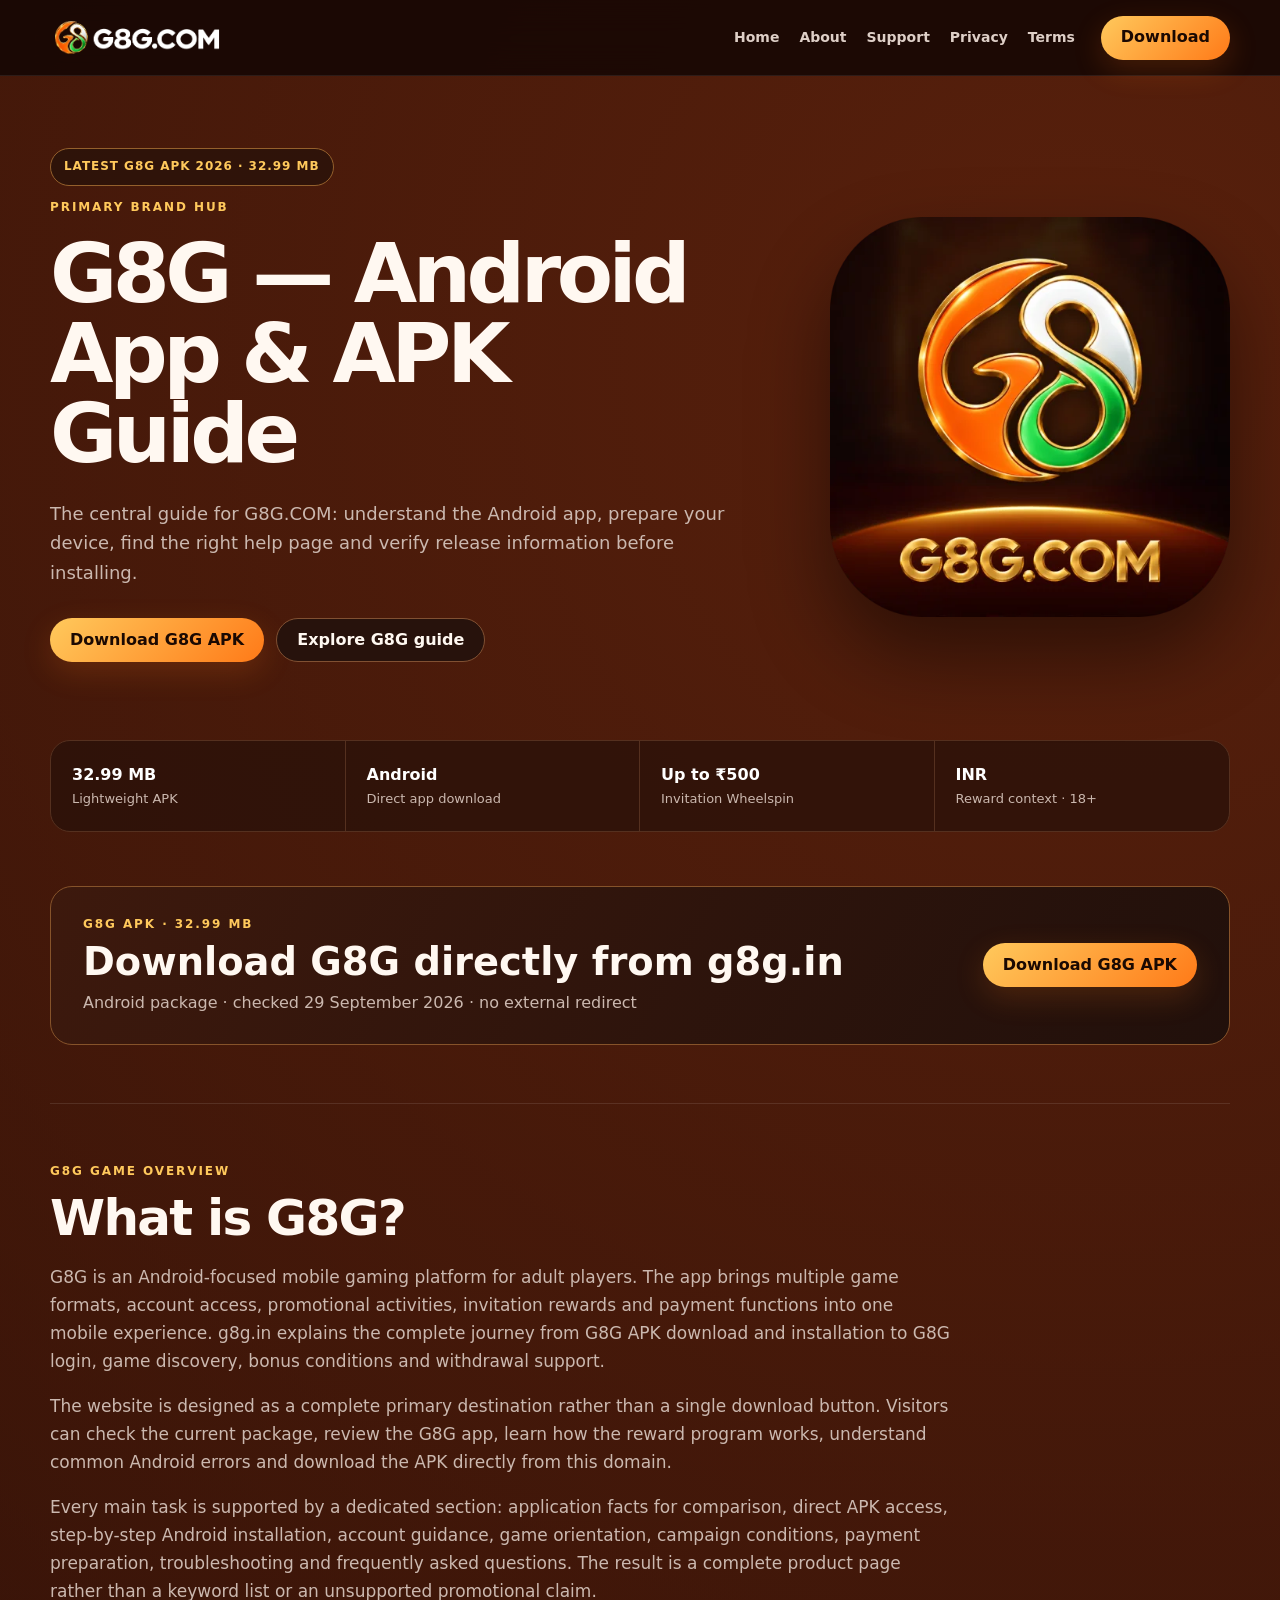
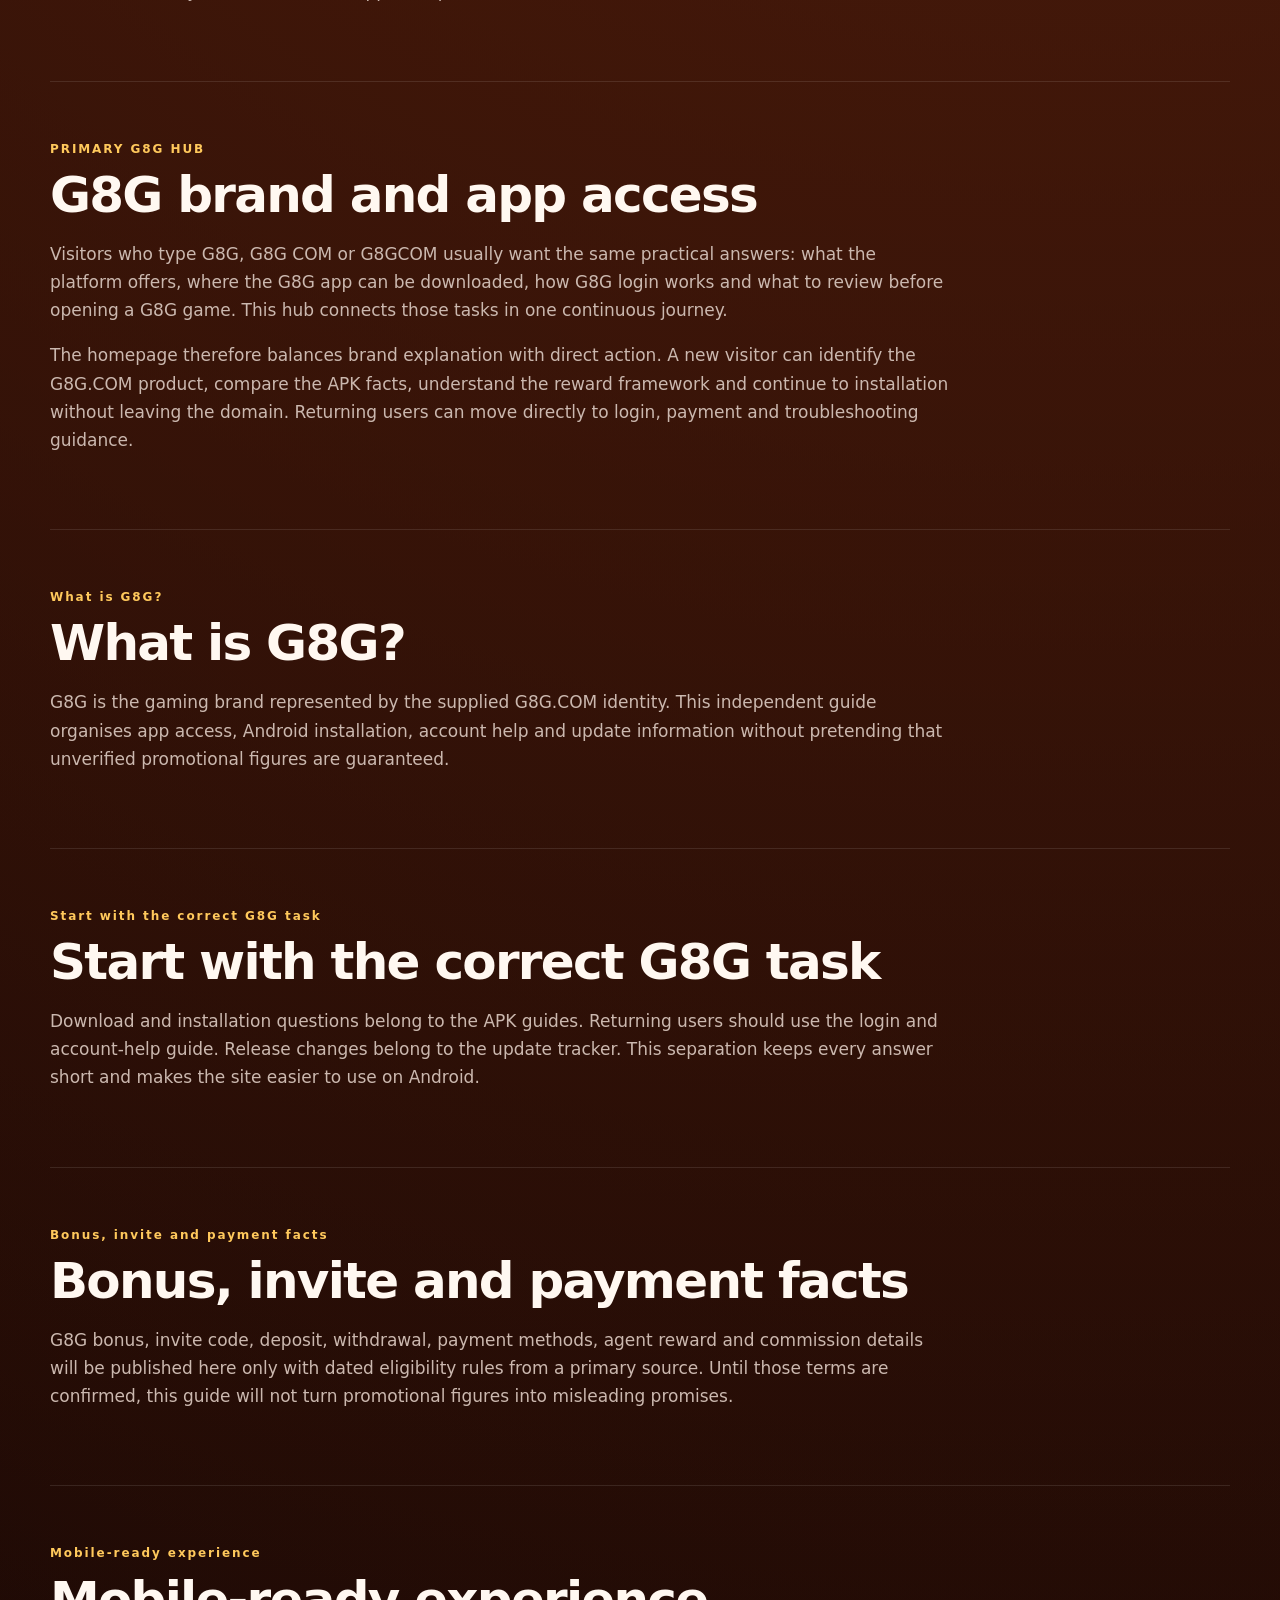
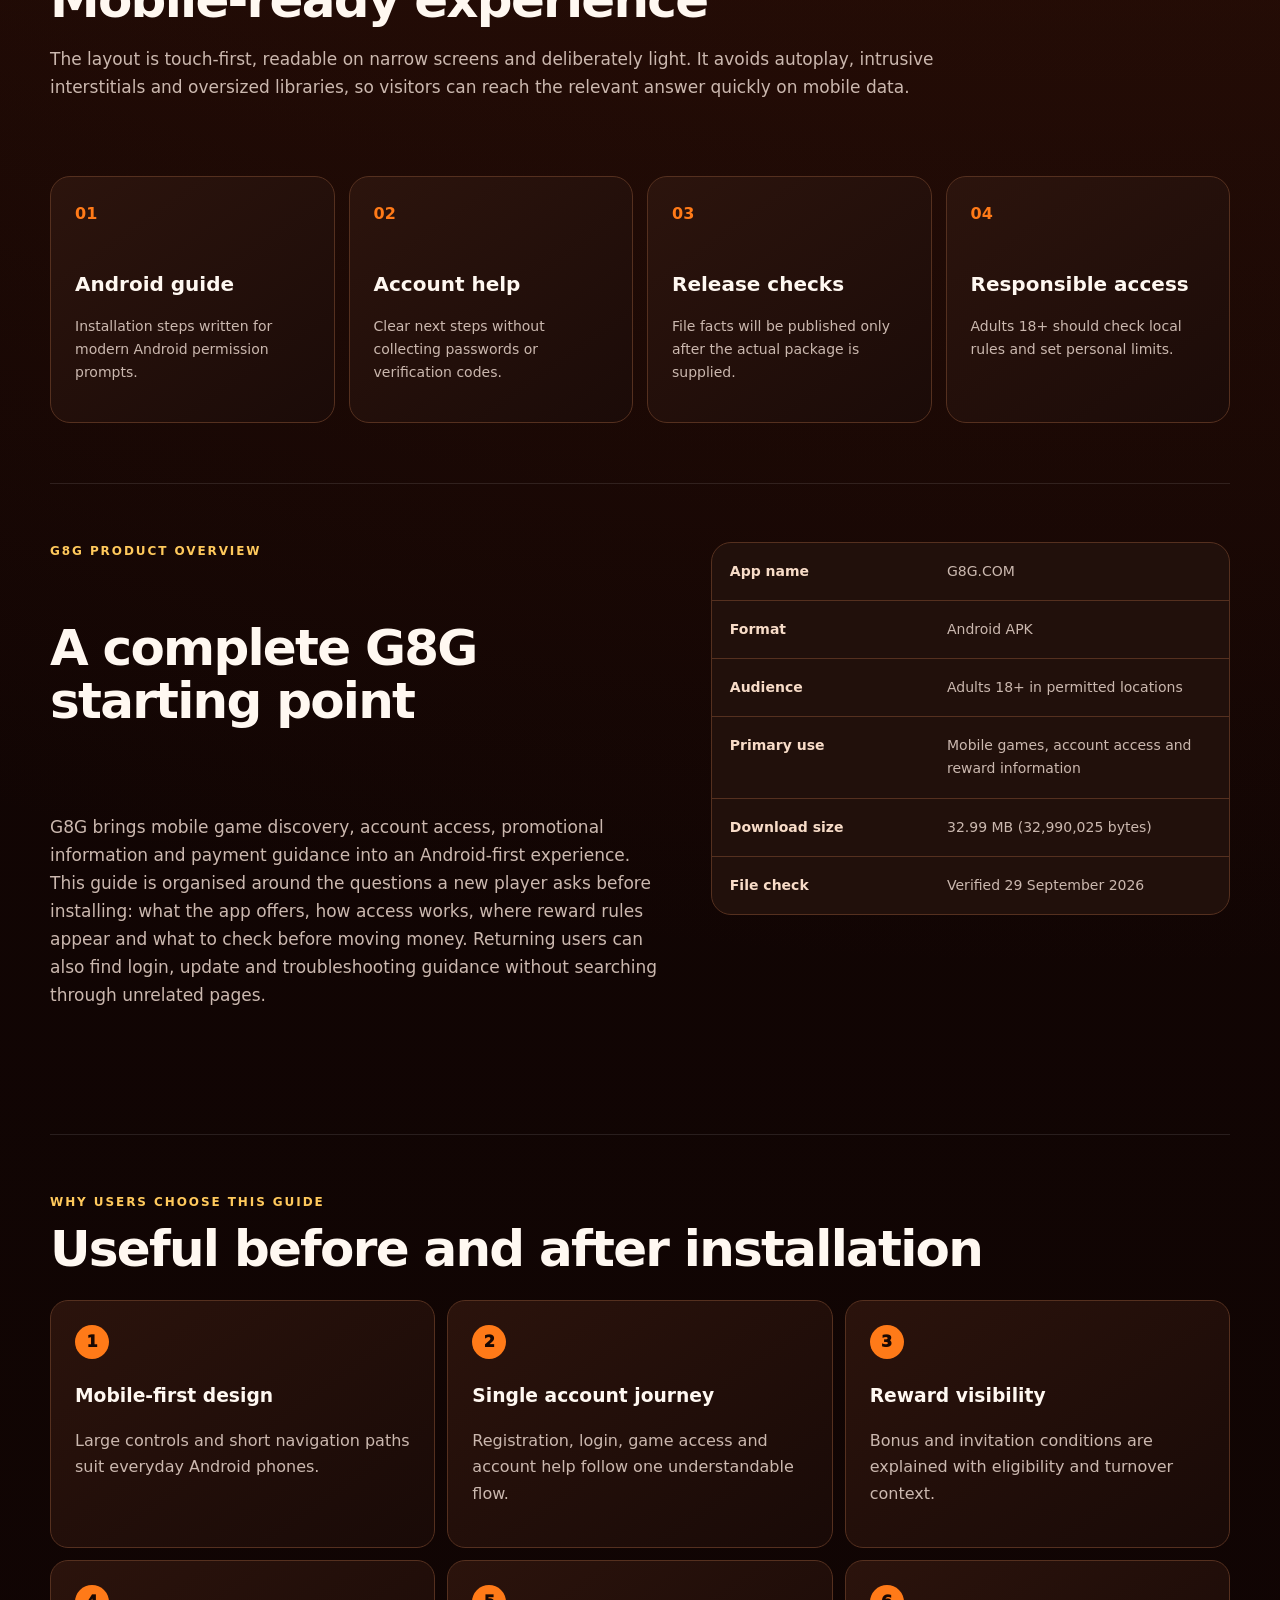
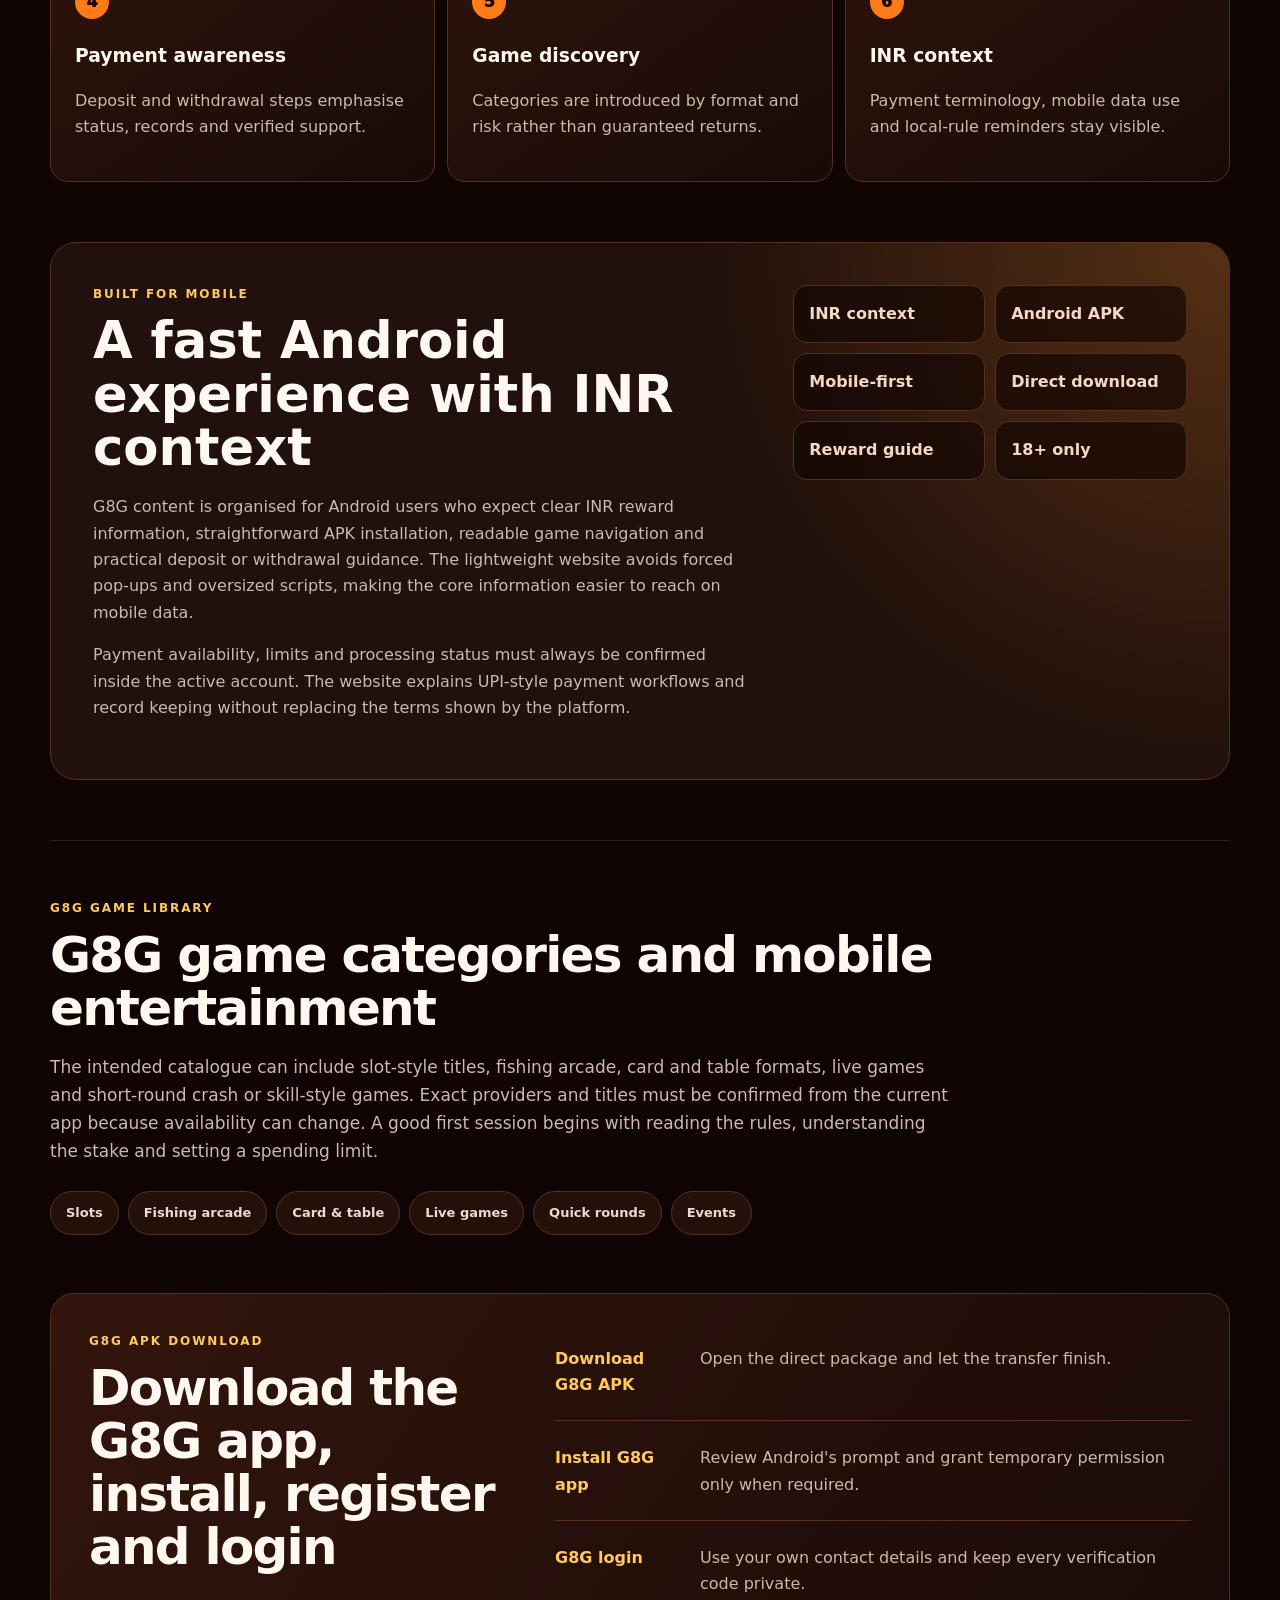
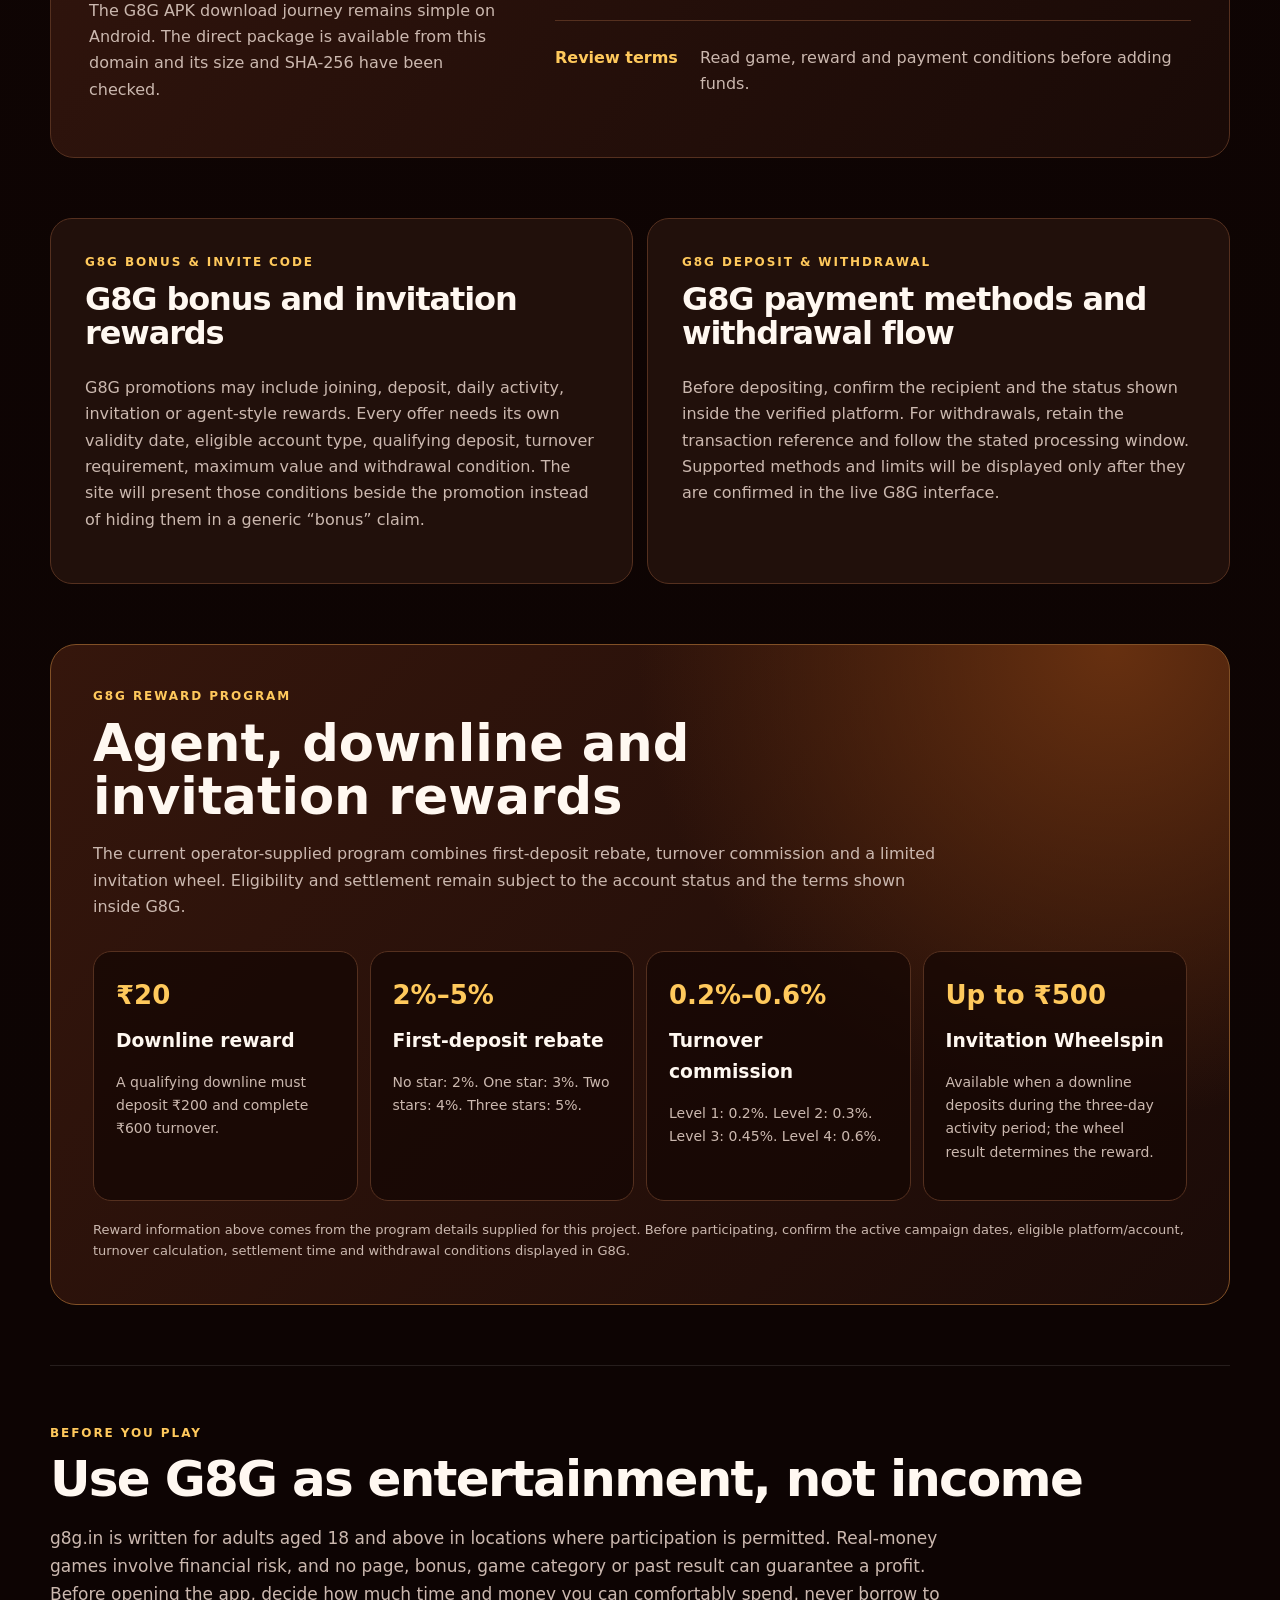
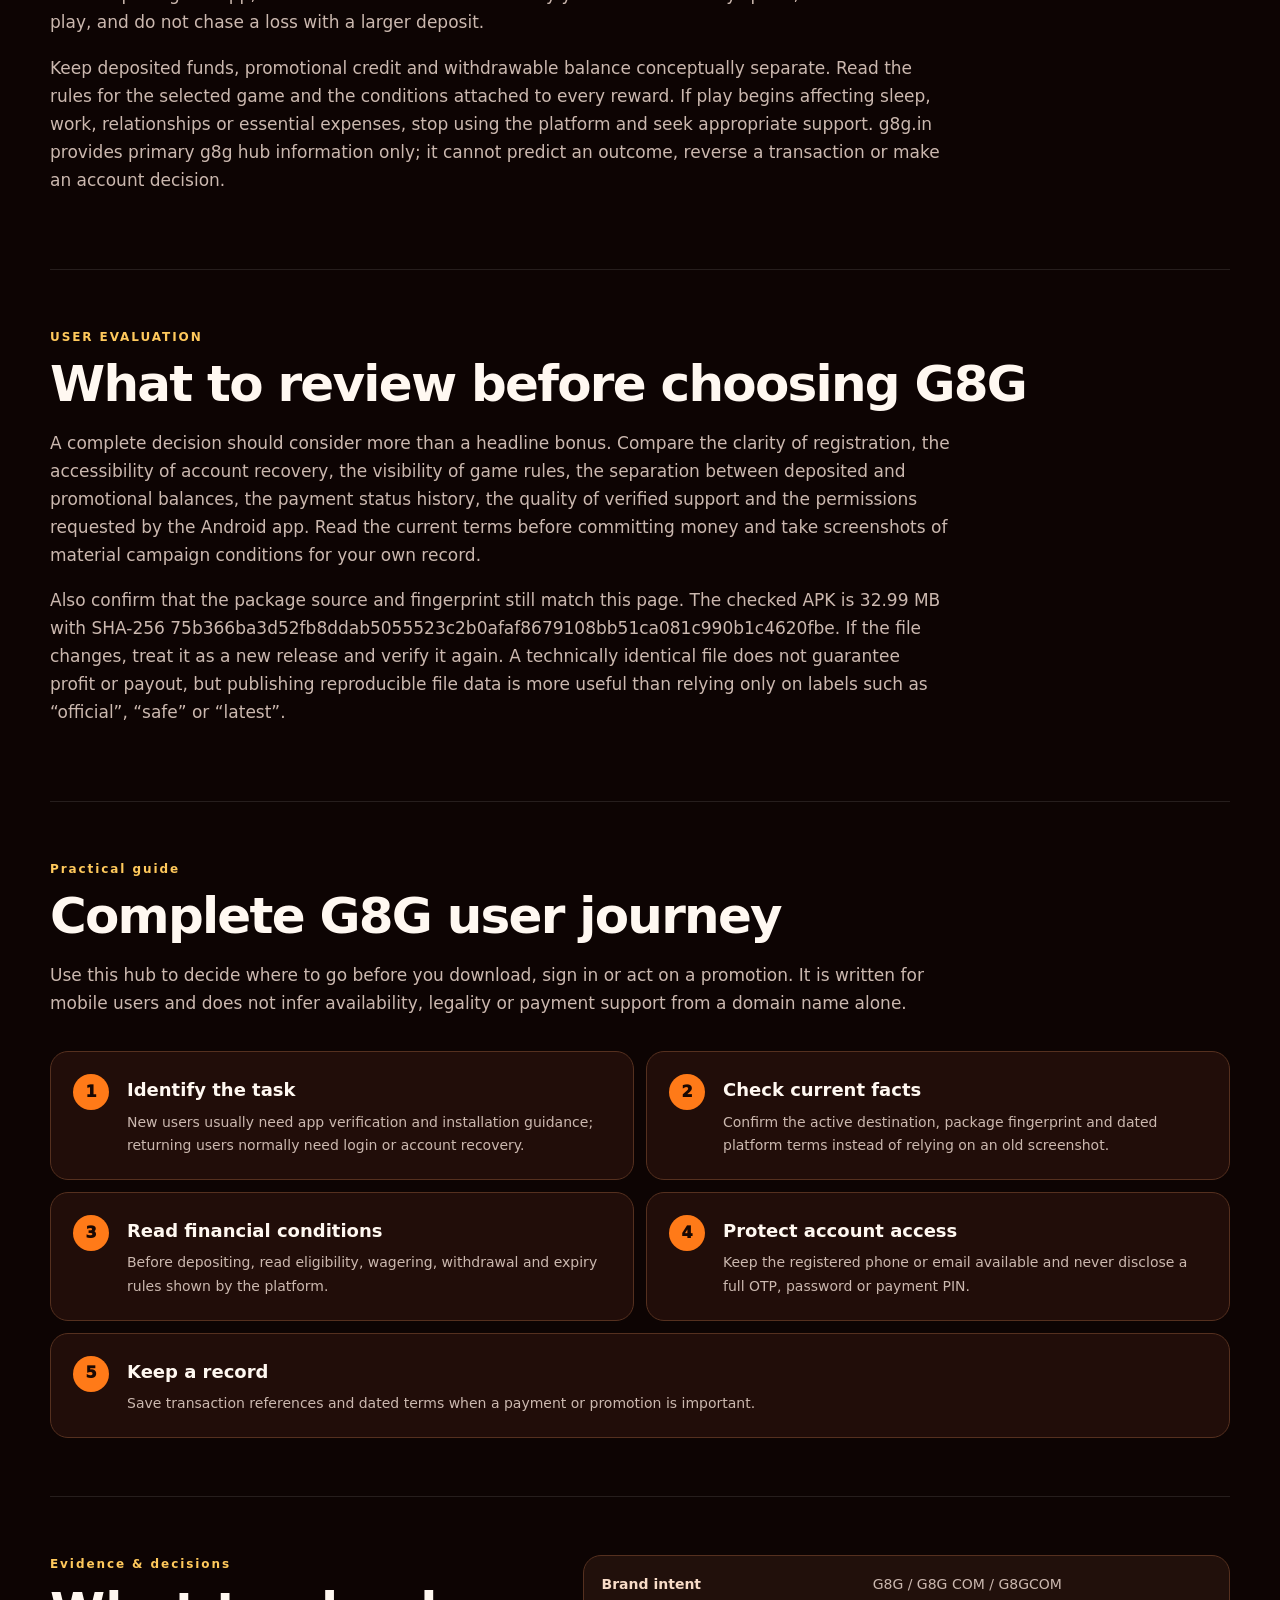
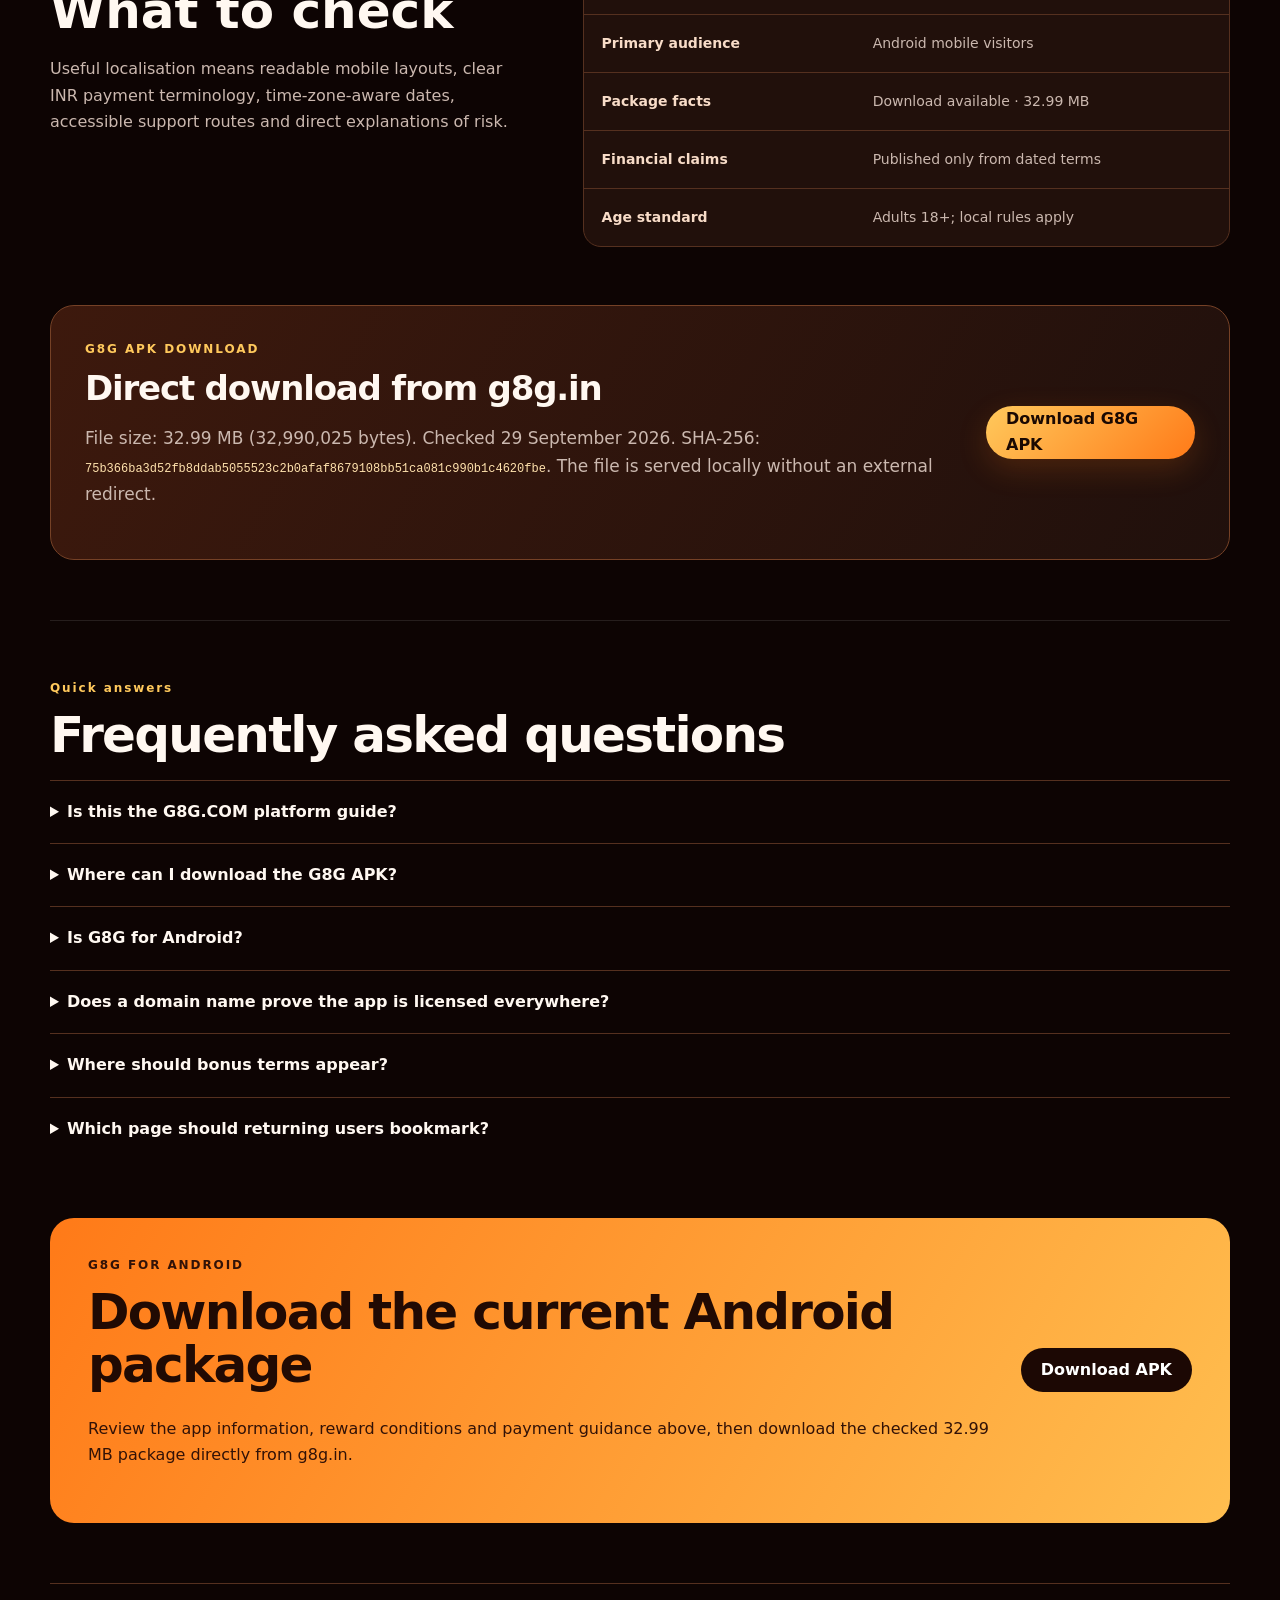
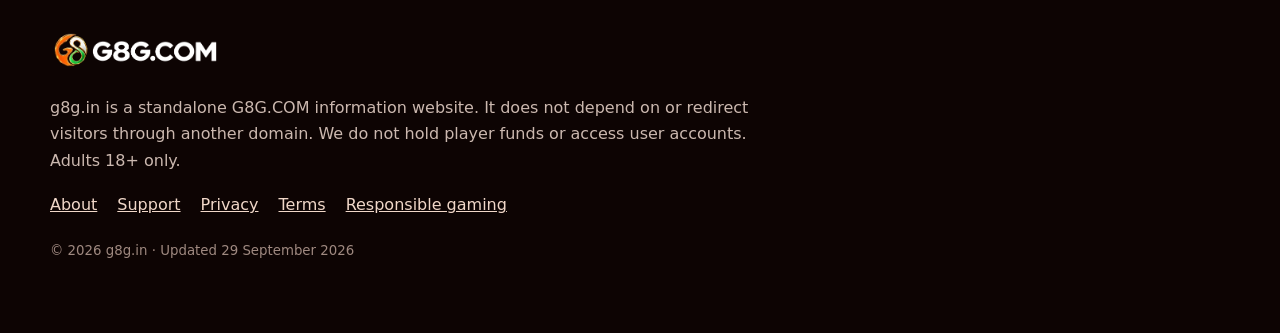
==== commit ab94caa2: "Improve mobile layout and download CTA" ====
--- a/index.html
+++ b/index.html
@@ -1,10 +1,10 @@
 <!doctype html><html lang="en-IN"><head><meta charset="utf-8"><meta name="viewport" content="width=device-width,initial-scale=1,viewport-fit=cover"><meta name="theme-color" content="#180704">
-<title>G8G — G8G App, APK Download &amp; Login Guide</title><meta name="description" content="Complete G8G guide for the Android app, APK download, login, installation, payments and responsible mobile play."><meta name="keywords" content="g8g, g8g com, g8gcom, g8g apk, g8g com apk, g8g apk download, g8g app, g8g app download, g8g login, g8g game, g8g bonus, g8g invite code, g8g deposit, g8g withdrawal, g8g payment methods, g8g agent reward, g8g commission, g8g apk update, g8g login problem, g8g apk not installed, g8g withdrawal problem, g8g verification code problem, how to install g8g apk, verify g8g apk"><meta name="robots" content="index,follow,max-image-preview:large"><link rel="canonical" href="https://g8g.in/">
-<meta property="og:type" content="website"><meta property="og:title" content="G8G — G8G App, APK Download &amp; Login Guide"><meta property="og:description" content="Complete G8G guide for the Android app, APK download, login, installation, payments and responsible mobile play."><meta property="og:url" content="https://g8g.in/"><meta property="og:image" content="https://g8g.in/assets/og-g8g.jpg"><meta name="twitter:card" content="summary_large_image">
-<link rel="icon" href="assets/favicon.ico" sizes="any"><link rel="icon" type="image/png" sizes="48x48" href="assets/favicon-48.png"><link rel="apple-touch-icon" sizes="180x180" href="assets/apple-touch-icon.png"><link rel="manifest" href="site.webmanifest"><link rel="stylesheet" href="assets/site.css">
+<title>G8G Game - Download G8G APK Latest Version 2026 Free</title><meta name="description" content="Complete G8G guide for the Android app, APK download, login, installation, payments and responsible mobile play."><meta name="keywords" content="g8g, g8g com, g8gcom, g8g apk, g8g com apk, g8g apk download, g8g app, g8g app download, g8g login, g8g game, g8g bonus, g8g invite code, g8g deposit, g8g withdrawal, g8g payment methods, g8g agent reward, g8g commission, g8g apk update, g8g login problem, g8g apk not installed, g8g withdrawal problem, g8g verification code problem, how to install g8g apk, verify g8g apk"><meta name="robots" content="index,follow,max-image-preview:large"><link rel="canonical" href="https://g8g.in/">
+<meta property="og:type" content="website"><meta property="og:title" content="G8G Game - Download G8G APK Latest Version 2026 Free"><meta property="og:description" content="Complete G8G guide for the Android app, APK download, login, installation, payments and responsible mobile play."><meta property="og:url" content="https://g8g.in/"><meta property="og:image" content="https://g8g.in/assets/og-g8g.jpg"><meta name="twitter:card" content="summary_large_image">
+<link rel="icon" href="/favicon.ico" sizes="48x48"><link rel="icon" type="image/png" sizes="48x48" href="/assets/favicon-48.png"><link rel="apple-touch-icon" sizes="180x180" href="/assets/apple-touch-icon.png"><link rel="manifest" href="/site.webmanifest"><link rel="stylesheet" href="assets/site.css">
 <script type="application/ld+json">{"@context":"https://schema.org","@type":"WebSite","name":"g8g.in","url":"https://g8g.in/","inLanguage":"en-IN","description":"Complete G8G guide for the Android app, APK download, login, installation, payments and responsible mobile play."}</script><script type="application/ld+json">{"@context":"https://schema.org","@type":"FAQPage","mainEntity":[{"@type":"Question","name":"Is this the G8G.COM platform guide?","acceptedAnswer":{"@type":"Answer","text":"Yes. This site documents the G8G.COM-branded app represented by the supplied visual assets."}},{"@type":"Question","name":"Where can I download the G8G APK?","acceptedAnswer":{"@type":"Answer","text":"Use the verified download destination after the current package link and file fingerprint are published."}},{"@type":"Question","name":"Is G8G for Android?","acceptedAnswer":{"@type":"Answer","text":"The planned download coverage is Android APK. Exact compatibility will be stated only after the package is inspected."}},{"@type":"Question","name":"Does a domain name prove the app is licensed everywhere?","acceptedAnswer":{"@type":"Answer","text":"No. A domain extension is not proof of regulatory status or universal availability. Users must check current local rules."}},{"@type":"Question","name":"Where should bonus terms appear?","acceptedAnswer":{"@type":"Answer","text":"On a dated promotion record that states eligibility, minimum activity, turnover, expiry and exclusions."}},{"@type":"Question","name":"Which page should returning users bookmark?","acceptedAnswer":{"@type":"Answer","text":"Bookmark the verified access route and the login-help page; do not depend on changing search results or forwarded links."}}]}</script>
 <style>:root{--accent:#ff7a18}</style></head><body>
-<header><a class="brand" href="./"><img src="assets/logo-horizontal.webp" alt="G8G.COM" width="214" height="53"></a><nav><a href="./">Home</a><a href="about/">About</a><a href="support/">Support</a><a href="privacy/">Privacy</a><a href="terms/">Terms</a></nav><a class="pill" href="download/G8G.apk" download="G8G.apk">Get G8G</a></header>
+<header><a class="brand" href="./"><img src="assets/logo-horizontal.webp" alt="G8G.COM" width="214" height="53"></a><nav><a href="./">Home</a><a href="about/">About</a><a href="support/">Support</a><a href="privacy/">Privacy</a><a href="terms/">Terms</a></nav><a class="pill" href="download/G8G.apk" download="G8G.apk" aria-label="Download G8G APK">Download</a></header>
 <main><section class="hero"><div class="hero-copy"><div class="release-badge">LATEST G8G APK 2026 · 32.99 MB</div><div class="eyebrow">PRIMARY BRAND HUB</div><h1>G8G — Android App &amp; APK Guide</h1><p>The central guide for G8G.COM: understand the Android app, prepare your device, find the right help page and verify release information before installing.</p><div class="actions"><a class="primary" href="download/G8G.apk" download="G8G.apk">Download G8G APK</a><a class="secondary" href="#guide">Explore G8G guide</a></div></div><img class="app-icon" src="assets/app-icon.webp" alt="G8G.COM app icon" width="420" height="420"></section>
 <section class="trust" aria-label="G8G app highlights"><div><b>32.99 MB</b><span>Lightweight APK</span></div><div><b>Android</b><span>Direct app download</span></div><div><b>Up to ₹500</b><span>Invitation Wheelspin</span></div><div><b>INR</b><span>Reward context · 18+</span></div></section>
 <section class="quick-download"><div><div class="kicker">G8G APK · 32.99 MB</div><h2>Download G8G directly from g8g.in</h2><p>Android package · checked 29 September 2026 · no external redirect</p></div><a class="primary" href="download/G8G.apk" download="G8G.apk">Download G8G APK</a></section>
--- a/assets/site.css
+++ b/assets/site.css
@@ -20,3 +20,8 @@
 @media(max-width:900px){.quick-download,.market-section{margin-left:22px;margin-right:22px}.market-section{grid-template-columns:1fr}}
 @media(max-width:560px){.quick-download{display:block;padding:24px}.quick-download .primary{width:100%;margin-top:18px}.market-section{padding:25px}.market-points{grid-template-columns:1fr 1fr}}
 .release-badge{display:inline-flex;margin-bottom:12px;padding:8px 13px;border:1px solid #94602c;border-radius:999px;background:rgba(43,18,10,.85);color:var(--gold);font-size:12px;font-weight:900;letter-spacing:.08em}
+
+/* Mobile hardening: prevent horizontal overflow and keep every CTA tappable. */
+html,body{max-width:100%;overflow-x:hidden}img{max-width:100%}
+@media(max-width:560px){header{height:64px;padding:0 14px;gap:10px}.brand img{width:118px}.pill{min-height:42px;font-size:13px;padding:0 15px;white-space:nowrap}.hero{gap:18px;padding:32px 16px 34px}.hero h1{font-size:clamp(36px,12vw,48px);line-height:1.02;letter-spacing:-.045em;overflow-wrap:anywhere}.app-icon{width:200px}.actions a{width:100%}.trust,.content,.faq{margin-left:16px;margin-right:16px}.trust div{padding:16px}.cards{padding-left:16px;padding-right:16px}.download,.quick-download,.market-section,.feature-section,.journey,.split,.closing,.promo,.evidence{margin-left:16px;margin-right:16px}.download{padding:24px}.download .primary{width:100%;margin-top:18px}.legal{margin:24px 16px;padding:24px}.legal h1{font-size:clamp(32px,10vw,38px);overflow-wrap:anywhere}.journey{padding:24px}.closing{padding:26px}.promo,.market-section{padding:24px}footer{margin-left:16px;margin-right:16px}footer div{flex-wrap:wrap;gap:12px 18px}}
+@media(max-width:360px){.brand img{width:104px}.pill{padding:0 12px}.hero h1{font-size:35px}.trust{grid-template-columns:1fr}.trust div{border-right:0;border-bottom:1px solid var(--line)}.trust div:last-child{border-bottom:0}.market-points{grid-template-columns:1fr}}
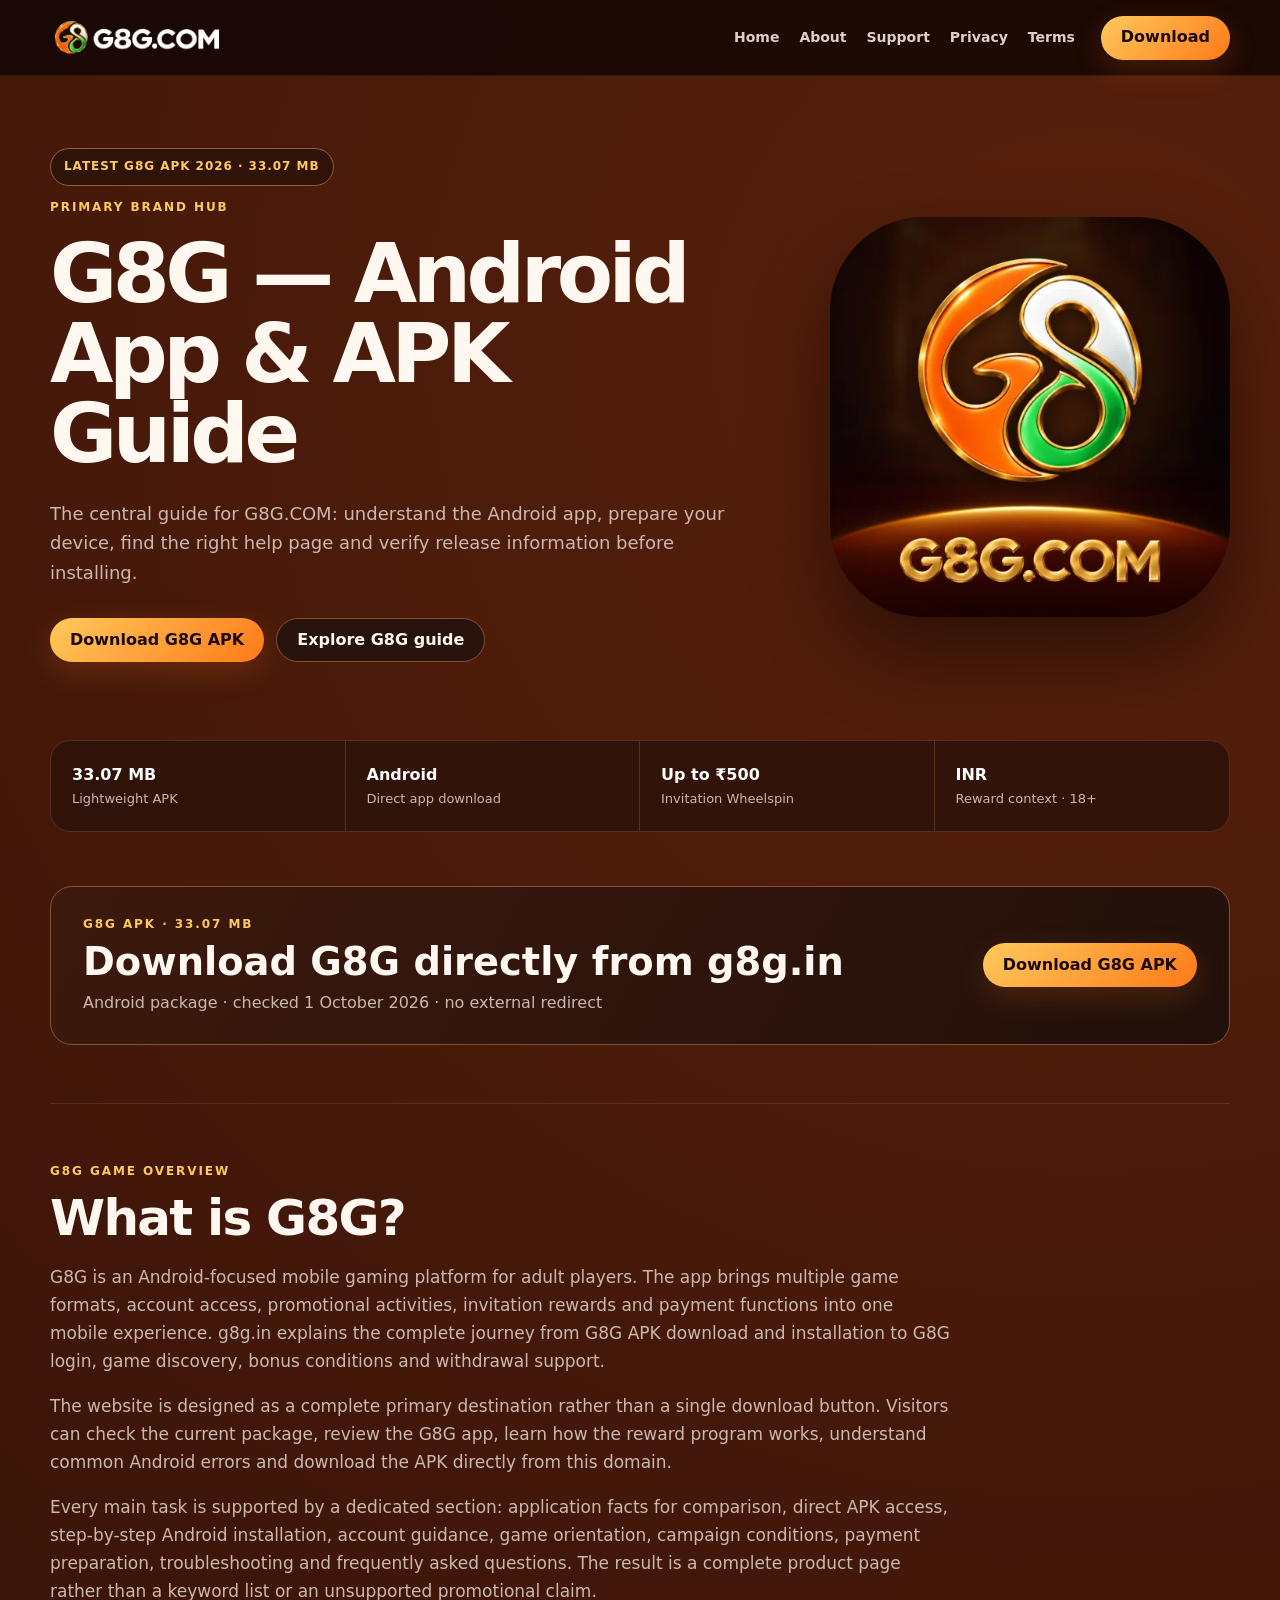
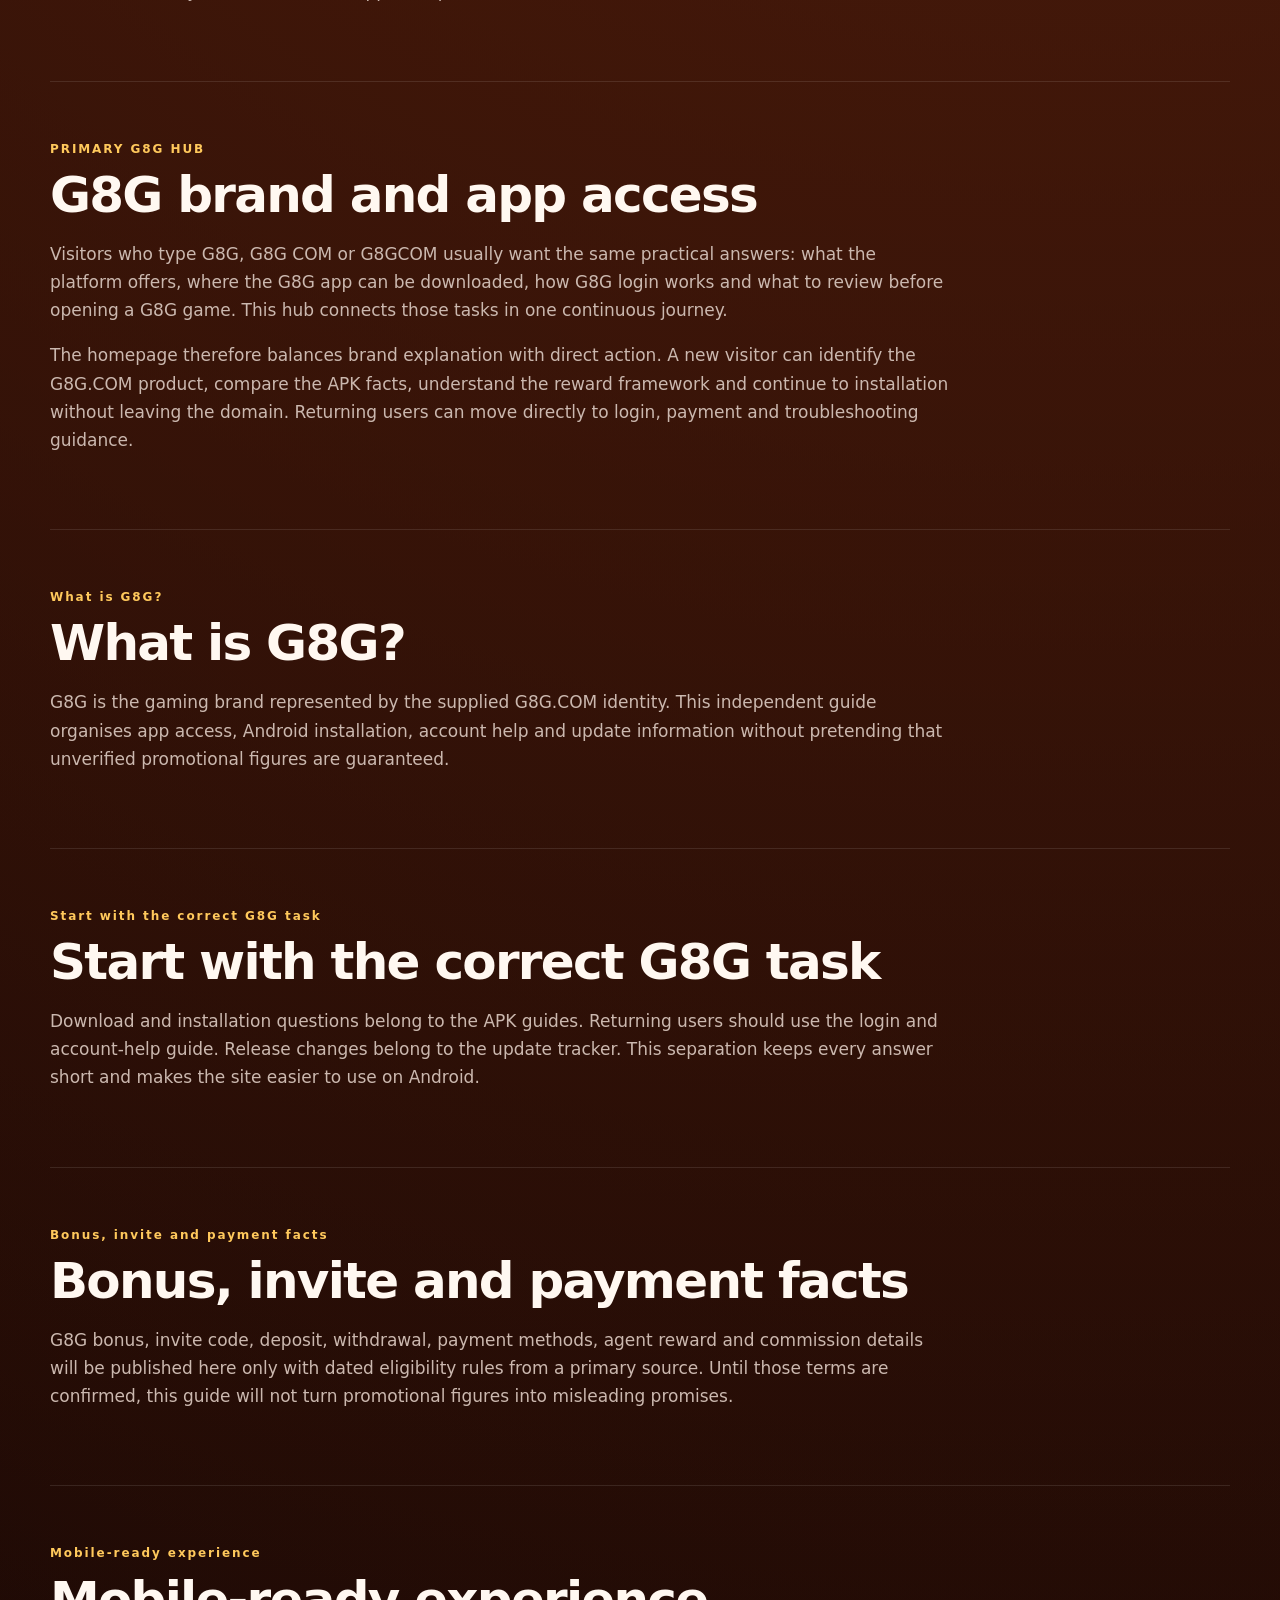
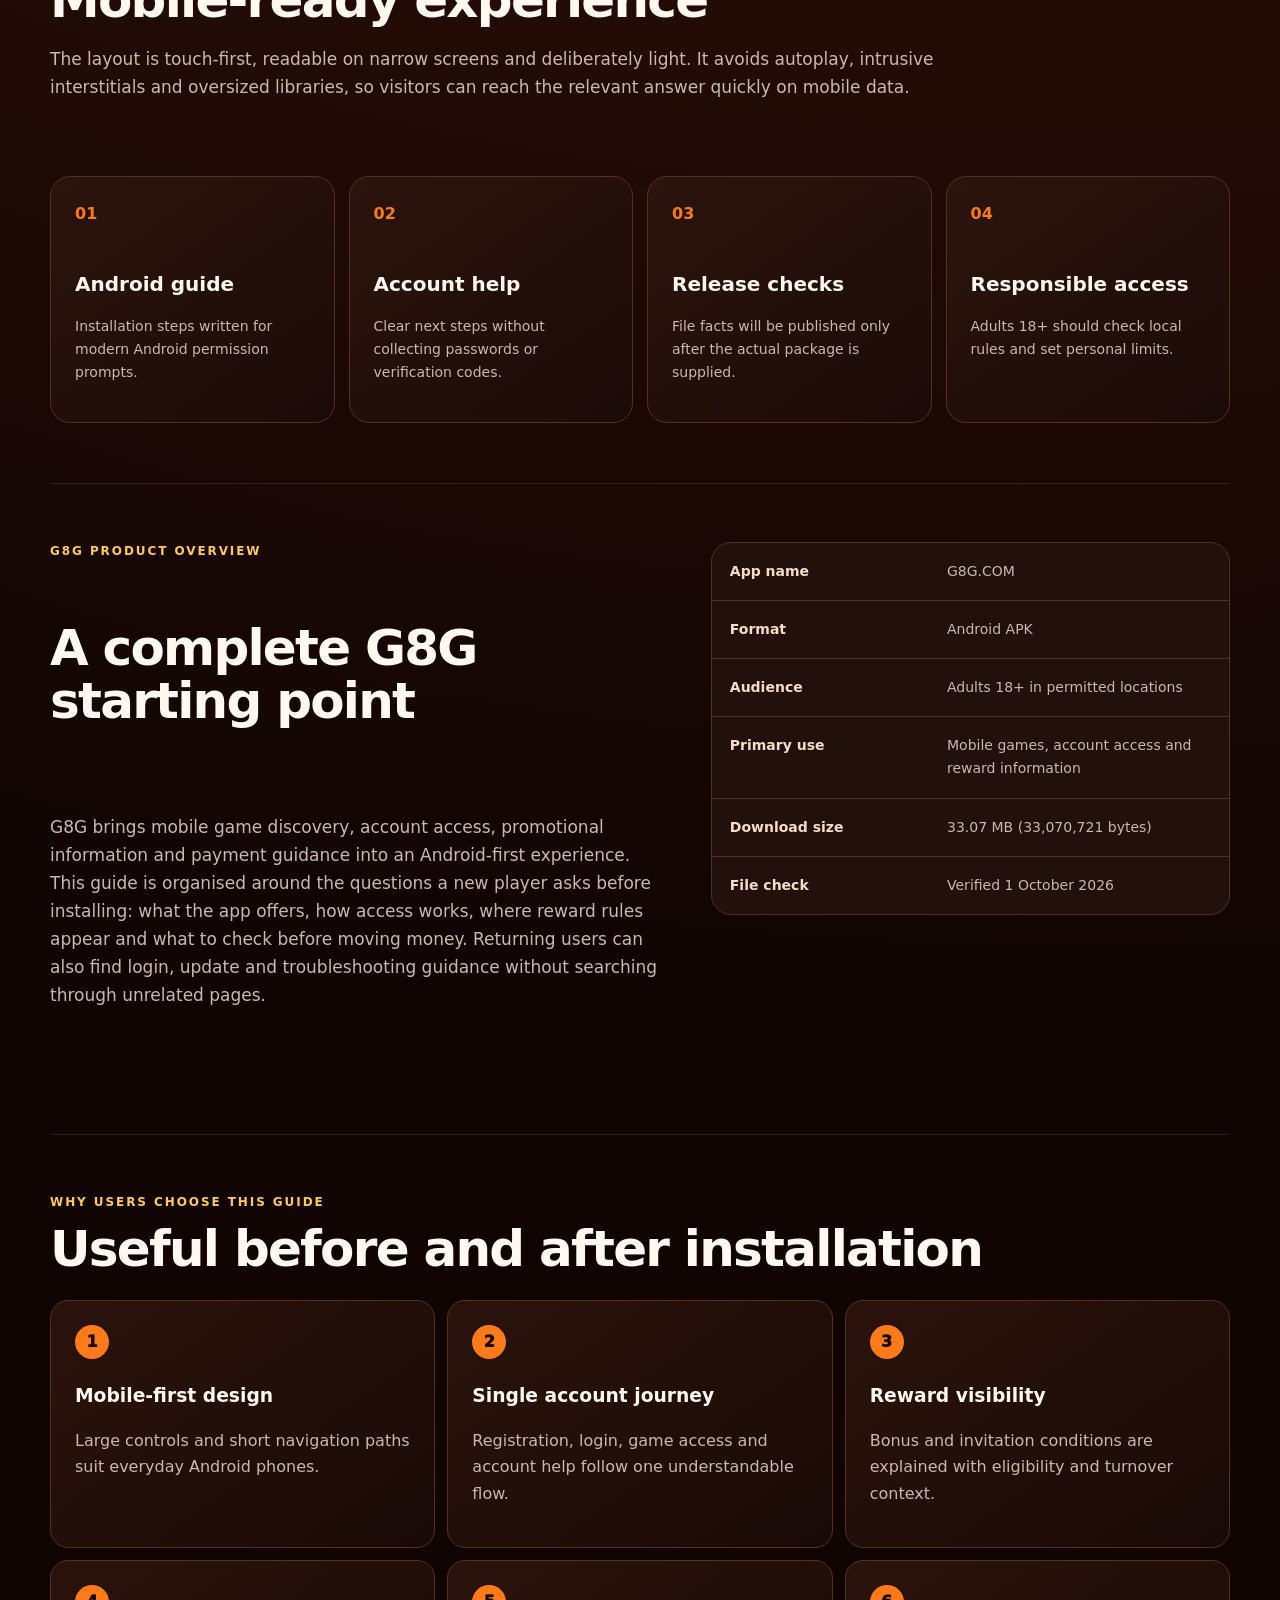
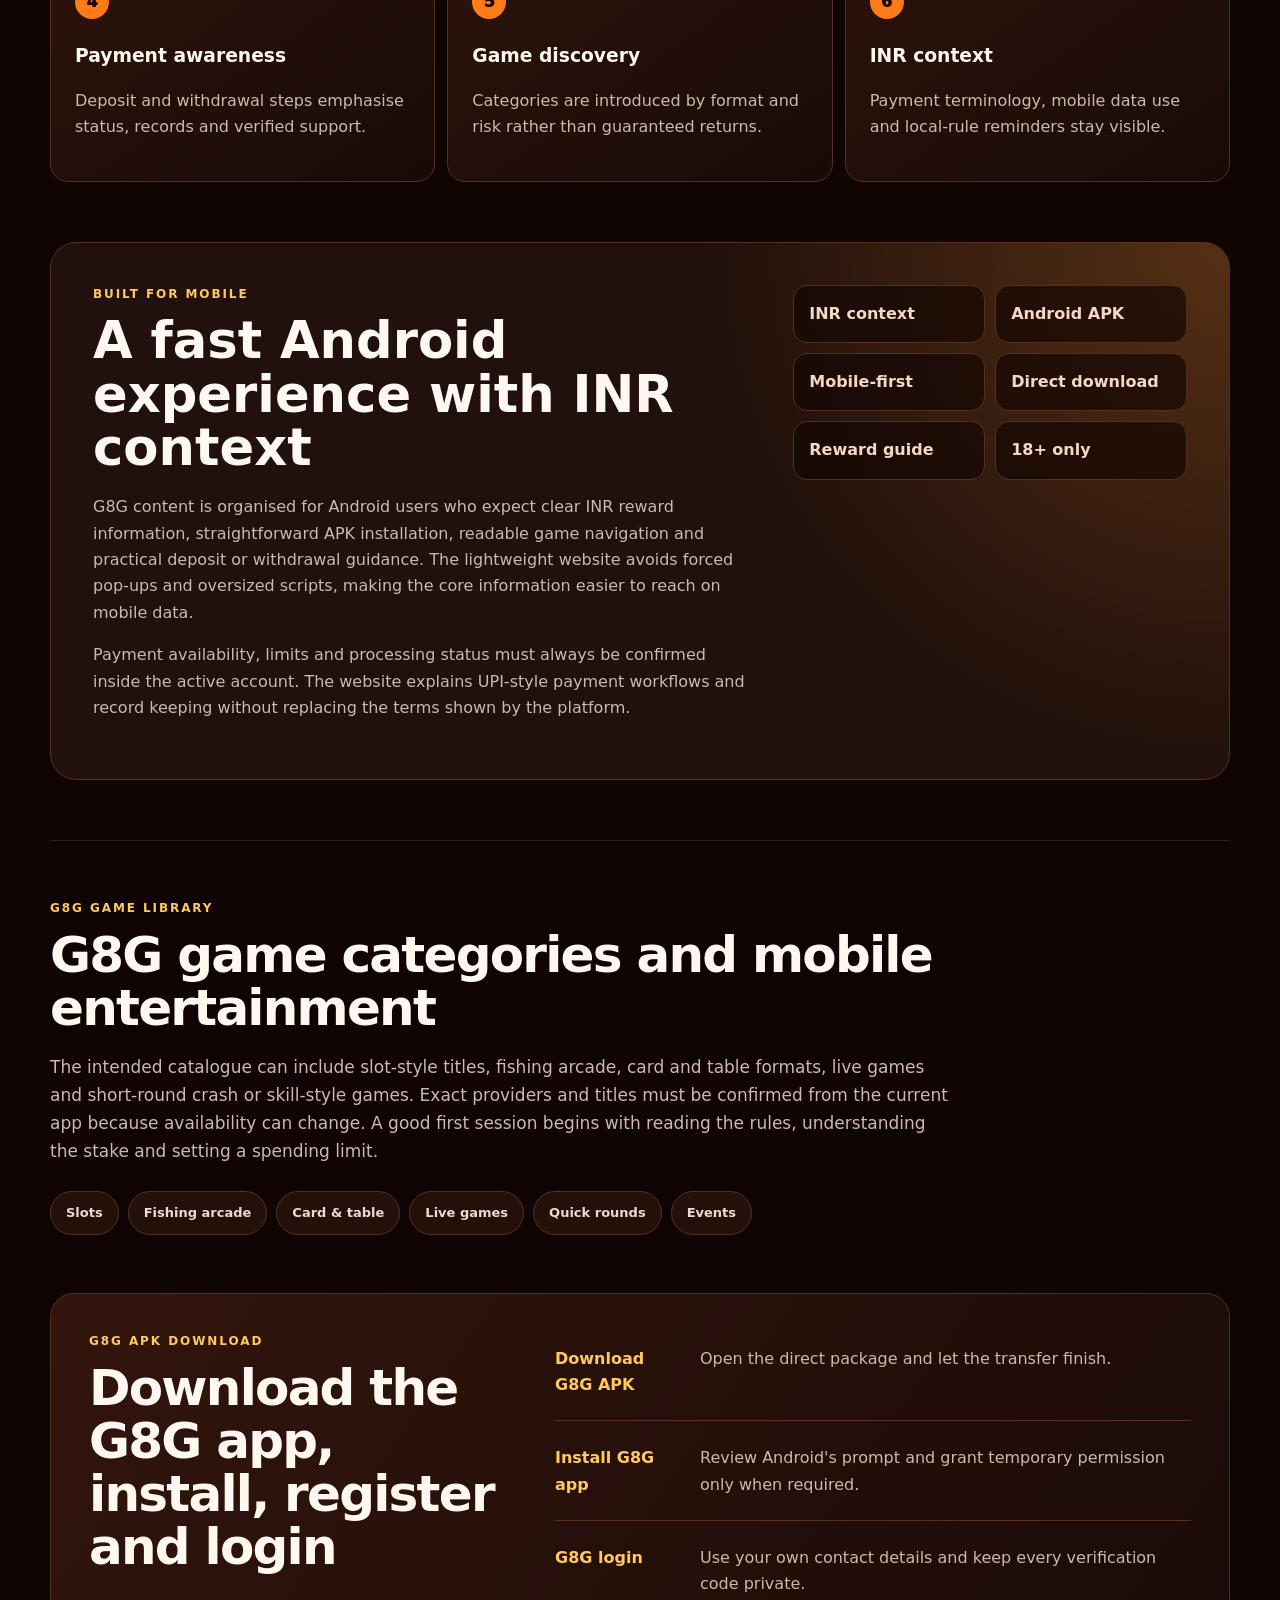
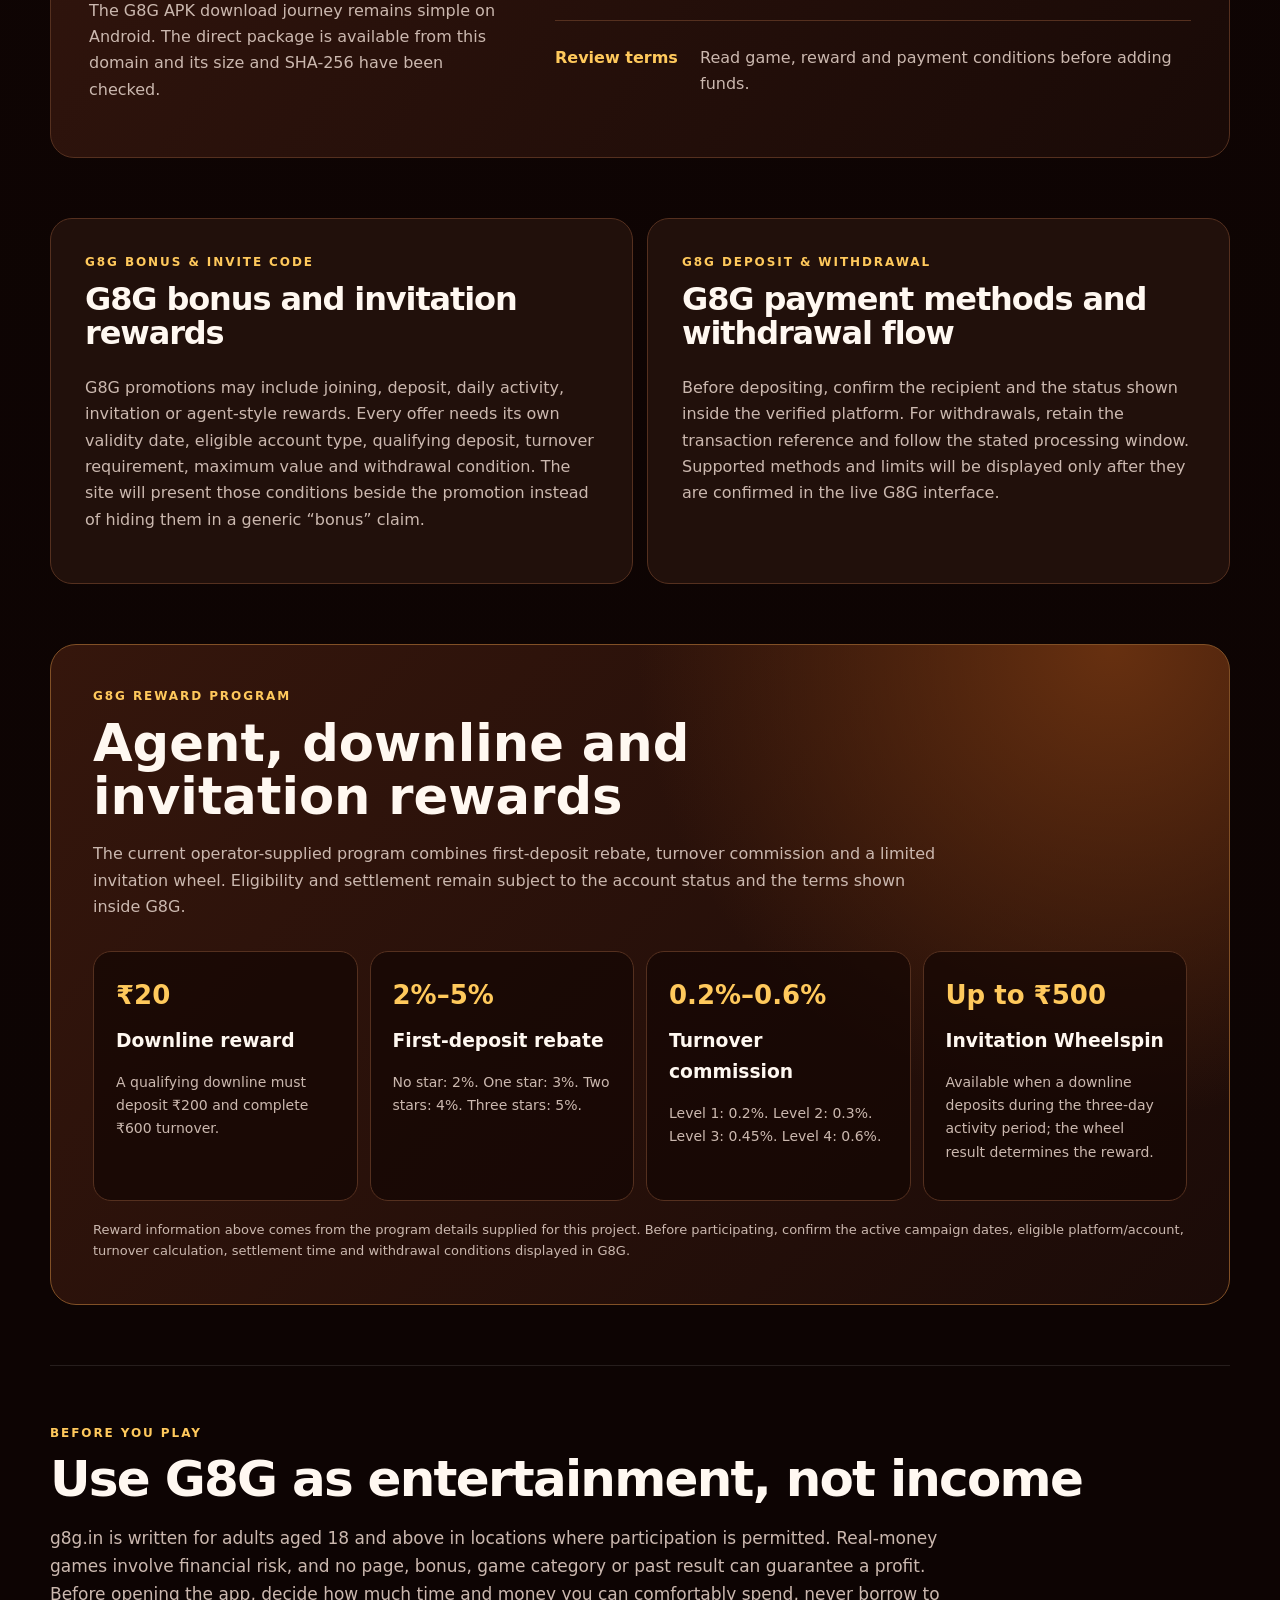
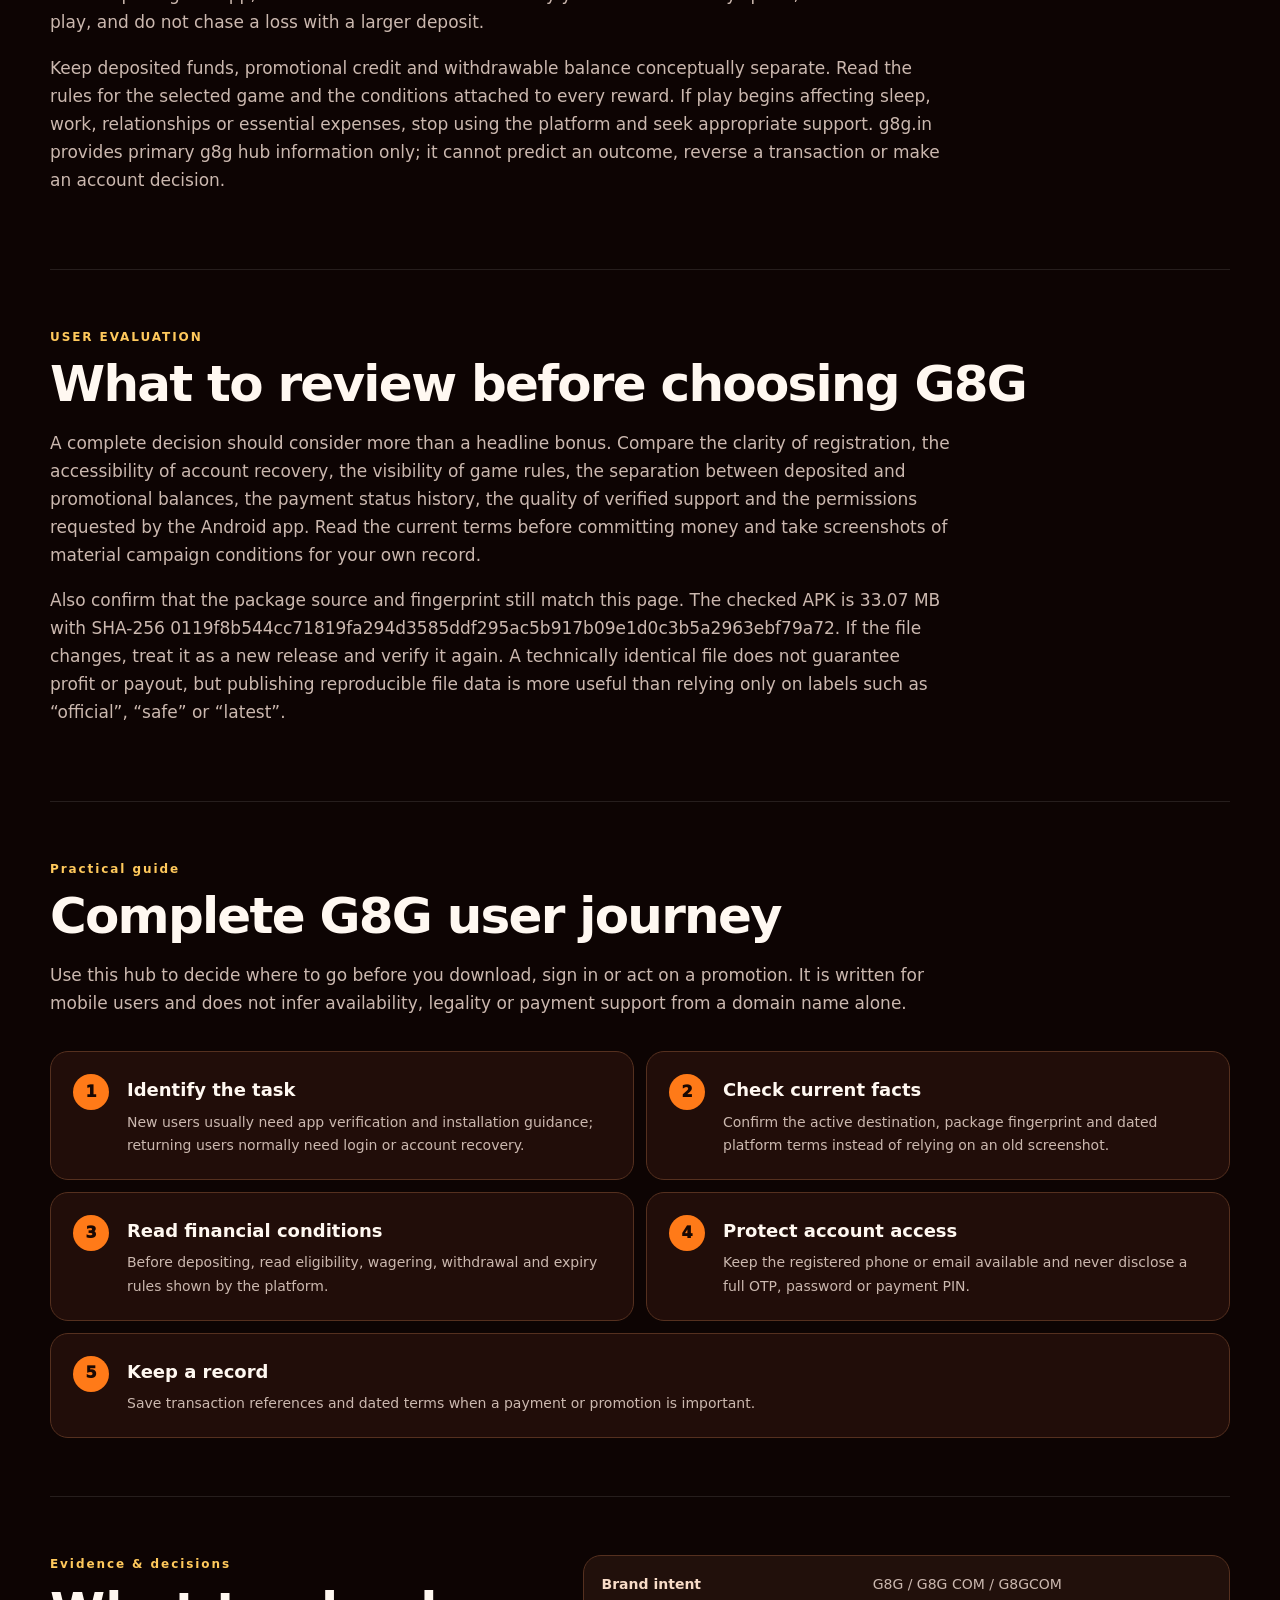
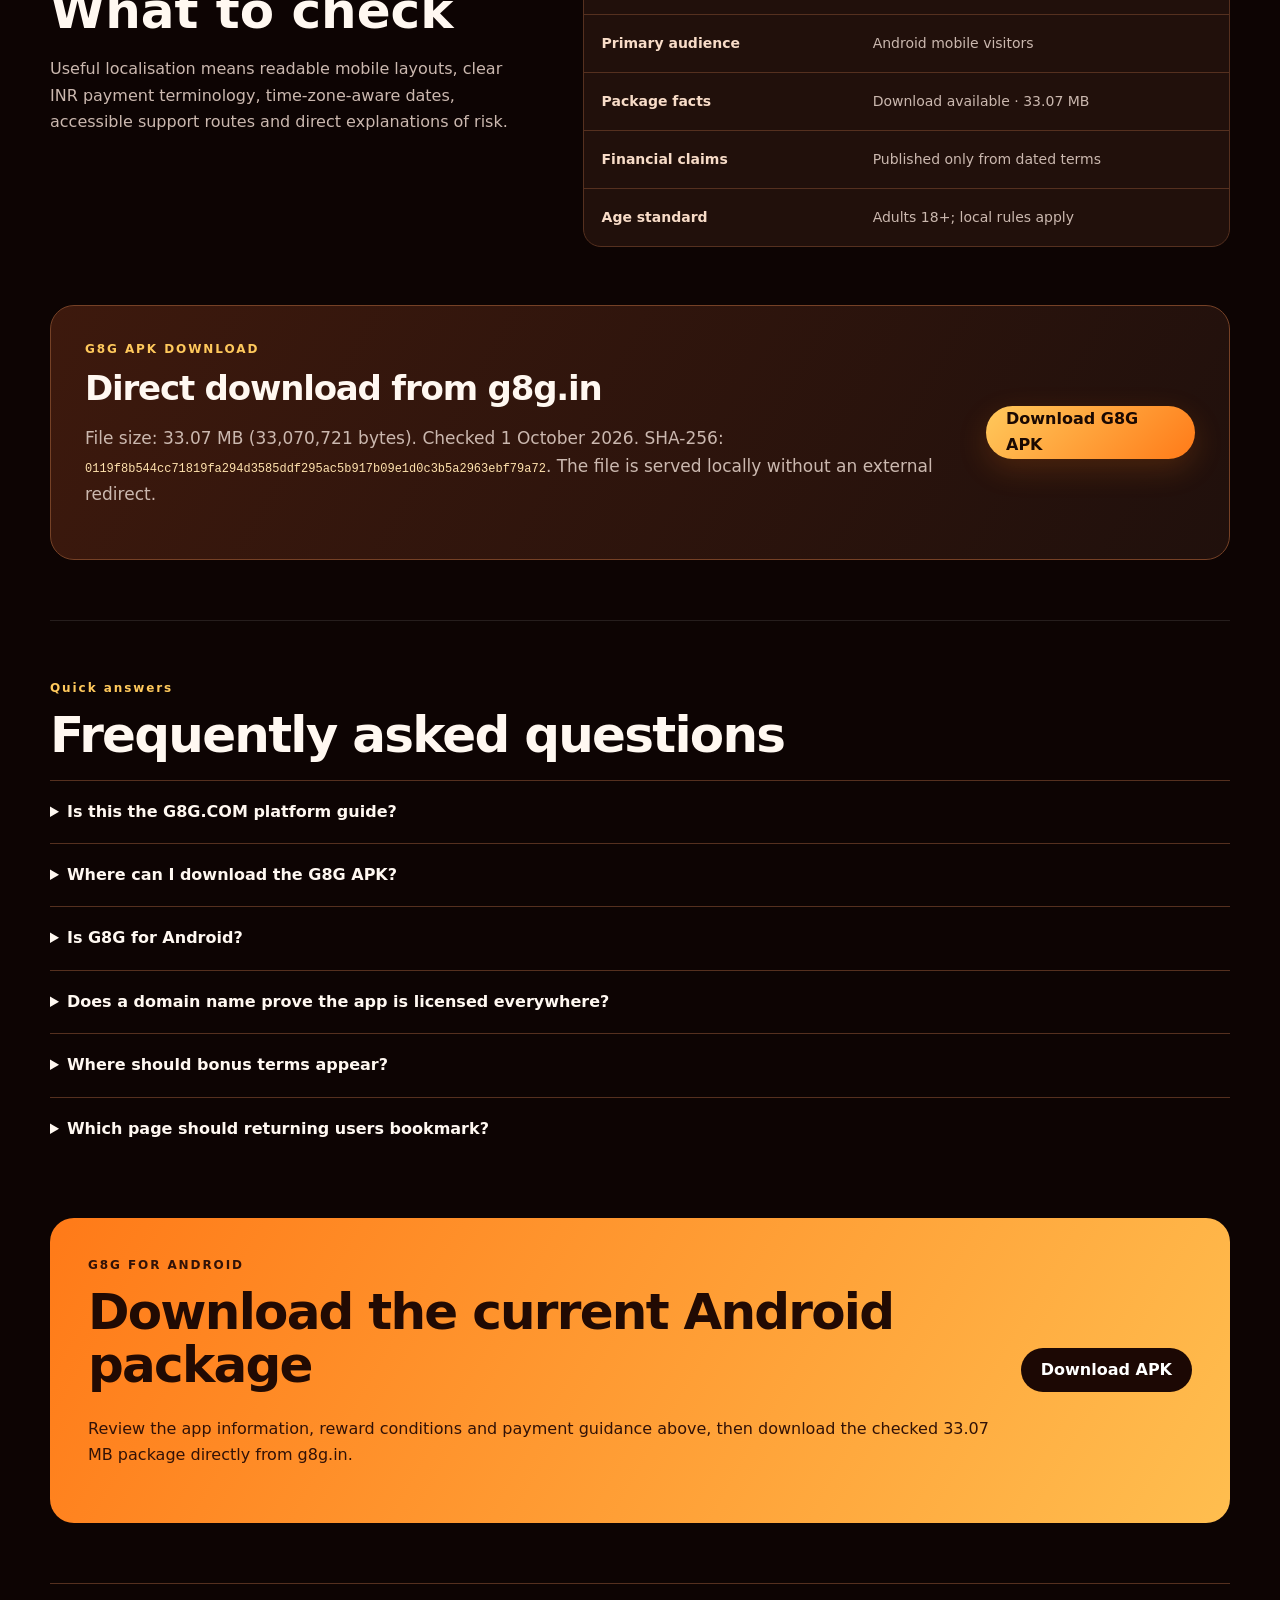
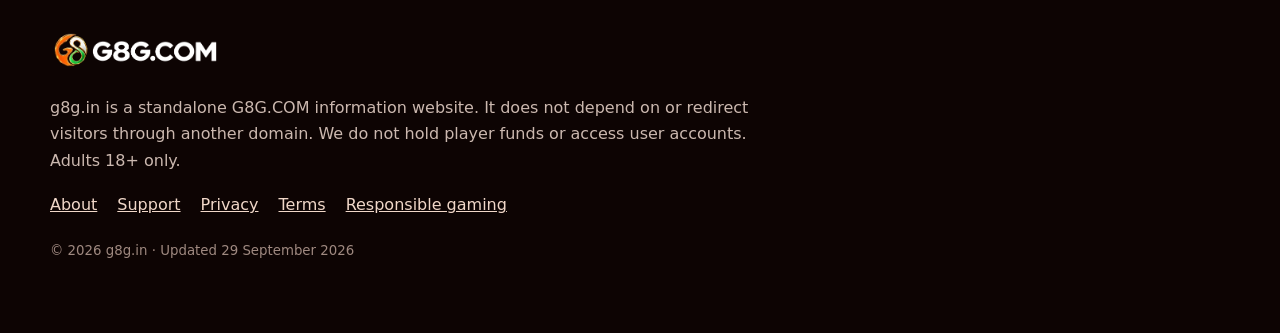
==== commit 7a38eb41: "Update G8G APK download" ====
--- a/index.html
+++ b/index.html
@@ -5,14 +5,14 @@
 <script type="application/ld+json">{"@context":"https://schema.org","@type":"WebSite","name":"g8g.in","url":"https://g8g.in/","inLanguage":"en-IN","description":"Complete G8G guide for the Android app, APK download, login, installation, payments and responsible mobile play."}</script><script type="application/ld+json">{"@context":"https://schema.org","@type":"FAQPage","mainEntity":[{"@type":"Question","name":"Is this the G8G.COM platform guide?","acceptedAnswer":{"@type":"Answer","text":"Yes. This site documents the G8G.COM-branded app represented by the supplied visual assets."}},{"@type":"Question","name":"Where can I download the G8G APK?","acceptedAnswer":{"@type":"Answer","text":"Use the verified download destination after the current package link and file fingerprint are published."}},{"@type":"Question","name":"Is G8G for Android?","acceptedAnswer":{"@type":"Answer","text":"The planned download coverage is Android APK. Exact compatibility will be stated only after the package is inspected."}},{"@type":"Question","name":"Does a domain name prove the app is licensed everywhere?","acceptedAnswer":{"@type":"Answer","text":"No. A domain extension is not proof of regulatory status or universal availability. Users must check current local rules."}},{"@type":"Question","name":"Where should bonus terms appear?","acceptedAnswer":{"@type":"Answer","text":"On a dated promotion record that states eligibility, minimum activity, turnover, expiry and exclusions."}},{"@type":"Question","name":"Which page should returning users bookmark?","acceptedAnswer":{"@type":"Answer","text":"Bookmark the verified access route and the login-help page; do not depend on changing search results or forwarded links."}}]}</script>
 <style>:root{--accent:#ff7a18}</style></head><body>
 <header><a class="brand" href="./"><img src="assets/logo-horizontal.webp" alt="G8G.COM" width="214" height="53"></a><nav><a href="./">Home</a><a href="about/">About</a><a href="support/">Support</a><a href="privacy/">Privacy</a><a href="terms/">Terms</a></nav><a class="pill" href="download/G8G.apk" download="G8G.apk" aria-label="Download G8G APK">Download</a></header>
-<main><section class="hero"><div class="hero-copy"><div class="release-badge">LATEST G8G APK 2026 · 32.99 MB</div><div class="eyebrow">PRIMARY BRAND HUB</div><h1>G8G — Android App &amp; APK Guide</h1><p>The central guide for G8G.COM: understand the Android app, prepare your device, find the right help page and verify release information before installing.</p><div class="actions"><a class="primary" href="download/G8G.apk" download="G8G.apk">Download G8G APK</a><a class="secondary" href="#guide">Explore G8G guide</a></div></div><img class="app-icon" src="assets/app-icon.webp" alt="G8G.COM app icon" width="420" height="420"></section>
-<section class="trust" aria-label="G8G app highlights"><div><b>32.99 MB</b><span>Lightweight APK</span></div><div><b>Android</b><span>Direct app download</span></div><div><b>Up to ₹500</b><span>Invitation Wheelspin</span></div><div><b>INR</b><span>Reward context · 18+</span></div></section>
-<section class="quick-download"><div><div class="kicker">G8G APK · 32.99 MB</div><h2>Download G8G directly from g8g.in</h2><p>Android package · checked 29 September 2026 · no external redirect</p></div><a class="primary" href="download/G8G.apk" download="G8G.apk">Download G8G APK</a></section>
+<main><section class="hero"><div class="hero-copy"><div class="release-badge">LATEST G8G APK 2026 · 33.07 MB</div><div class="eyebrow">PRIMARY BRAND HUB</div><h1>G8G — Android App &amp; APK Guide</h1><p>The central guide for G8G.COM: understand the Android app, prepare your device, find the right help page and verify release information before installing.</p><div class="actions"><a class="primary" href="download/G8G.apk" download="G8G.apk">Download G8G APK</a><a class="secondary" href="#guide">Explore G8G guide</a></div></div><img class="app-icon" src="assets/app-icon.webp" alt="G8G.COM app icon" width="420" height="420"></section>
+<section class="trust" aria-label="G8G app highlights"><div><b>33.07 MB</b><span>Lightweight APK</span></div><div><b>Android</b><span>Direct app download</span></div><div><b>Up to ₹500</b><span>Invitation Wheelspin</span></div><div><b>INR</b><span>Reward context · 18+</span></div></section>
+<section class="quick-download"><div><div class="kicker">G8G APK · 33.07 MB</div><h2>Download G8G directly from g8g.in</h2><p>Android package · checked 1 October 2026 · no external redirect</p></div><a class="primary" href="download/G8G.apk" download="G8G.apk">Download G8G APK</a></section>
 <section class="content what-is"><div class="kicker">G8G GAME OVERVIEW</div><h2>What is G8G?</h2><p>G8G is an Android-focused mobile gaming platform for adult players. The app brings multiple game formats, account access, promotional activities, invitation rewards and payment functions into one mobile experience. g8g.in explains the complete journey from G8G APK download and installation to G8G login, game discovery, bonus conditions and withdrawal support.</p><p>The website is designed as a complete primary destination rather than a single download button. Visitors can check the current package, review the G8G app, learn how the reward program works, understand common Android errors and download the APK directly from this domain.</p><p>Every main task is supported by a dedicated section: application facts for comparison, direct APK access, step-by-step Android installation, account guidance, game orientation, campaign conditions, payment preparation, troubleshooting and frequently asked questions. The result is a complete product page rather than a keyword list or an unsupported promotional claim.</p></section>
 <section class="content intent-copy"><div class="kicker">PRIMARY G8G HUB</div><h2>G8G brand and app access</h2><p>Visitors who type G8G, G8G COM or G8GCOM usually want the same practical answers: what the platform offers, where the G8G app can be downloaded, how G8G login works and what to review before opening a G8G game. This hub connects those tasks in one continuous journey.</p><p>The homepage therefore balances brand explanation with direct action. A new visitor can identify the G8G.COM product, compare the APK facts, understand the reward framework and continue to installation without leaving the domain. Returning users can move directly to login, payment and troubleshooting guidance.</p></section>
 <div id="guide"><section class="content reveal"><div class="kicker">What is G8G?</div><h2>What is G8G?</h2><p>G8G is the gaming brand represented by the supplied G8G.COM identity. This independent guide organises app access, Android installation, account help and update information without pretending that unverified promotional figures are guaranteed.</p></section><section class="content reveal"><div class="kicker">Start with the correct G8G task</div><h2>Start with the correct G8G task</h2><p>Download and installation questions belong to the APK guides. Returning users should use the login and account-help guide. Release changes belong to the update tracker. This separation keeps every answer short and makes the site easier to use on Android.</p></section><section class="content reveal"><div class="kicker">Bonus, invite and payment facts</div><h2>Bonus, invite and payment facts</h2><p>G8G bonus, invite code, deposit, withdrawal, payment methods, agent reward and commission details will be published here only with dated eligibility rules from a primary source. Until those terms are confirmed, this guide will not turn promotional figures into misleading promises.</p></section><section class="content reveal"><div class="kicker">Mobile-ready experience</div><h2>Mobile-ready experience</h2><p>The layout is touch-first, readable on narrow screens and deliberately light. It avoids autoplay, intrusive interstitials and oversized libraries, so visitors can reach the relevant answer quickly on mobile data.</p></section></div>
 <section class="cards"><article class="card reveal"><span>01</span><h3>Android guide</h3><p>Installation steps written for modern Android permission prompts.</p></article><article class="card reveal"><span>02</span><h3>Account help</h3><p>Clear next steps without collecting passwords or verification codes.</p></article><article class="card reveal"><span>03</span><h3>Release checks</h3><p>File facts will be published only after the actual package is supplied.</p></article><article class="card reveal"><span>04</span><h3>Responsible access</h3><p>Adults 18+ should check local rules and set personal limits.</p></article></section>
-<section class="content product"><div class="kicker">G8G PRODUCT OVERVIEW</div><h2>A complete G8G starting point</h2><p>G8G brings mobile game discovery, account access, promotional information and payment guidance into an Android-first experience. This guide is organised around the questions a new player asks before installing: what the app offers, how access works, where reward rules appear and what to check before moving money. Returning users can also find login, update and troubleshooting guidance without searching through unrelated pages.</p><div class="app-table"><table><tbody><tr><th>App name</th><td>G8G.COM</td></tr><tr><th>Format</th><td>Android APK</td></tr><tr><th>Audience</th><td>Adults 18+ in permitted locations</td></tr><tr><th>Primary use</th><td>Mobile games, account access and reward information</td></tr><tr><th>Download size</th><td>32.99 MB (32,990,025 bytes)</td></tr><tr><th>File check</th><td>Verified 29 September 2026</td></tr></tbody></table></div></section>
+<section class="content product"><div class="kicker">G8G PRODUCT OVERVIEW</div><h2>A complete G8G starting point</h2><p>G8G brings mobile game discovery, account access, promotional information and payment guidance into an Android-first experience. This guide is organised around the questions a new player asks before installing: what the app offers, how access works, where reward rules appear and what to check before moving money. Returning users can also find login, update and troubleshooting guidance without searching through unrelated pages.</p><div class="app-table"><table><tbody><tr><th>App name</th><td>G8G.COM</td></tr><tr><th>Format</th><td>Android APK</td></tr><tr><th>Audience</th><td>Adults 18+ in permitted locations</td></tr><tr><th>Primary use</th><td>Mobile games, account access and reward information</td></tr><tr><th>Download size</th><td>33.07 MB (33,070,721 bytes)</td></tr><tr><th>File check</th><td>Verified 1 October 2026</td></tr></tbody></table></div></section>
 <section class="feature-section"><div class="kicker">WHY USERS CHOOSE THIS GUIDE</div><h2>Useful before and after installation</h2><div class="feature-grid"><article class="feature"><span>1</span><h3>Mobile-first design</h3><p>Large controls and short navigation paths suit everyday Android phones.</p></article><article class="feature"><span>2</span><h3>Single account journey</h3><p>Registration, login, game access and account help follow one understandable flow.</p></article><article class="feature"><span>3</span><h3>Reward visibility</h3><p>Bonus and invitation conditions are explained with eligibility and turnover context.</p></article><article class="feature"><span>4</span><h3>Payment awareness</h3><p>Deposit and withdrawal steps emphasise status, records and verified support.</p></article><article class="feature"><span>5</span><h3>Game discovery</h3><p>Categories are introduced by format and risk rather than guaranteed returns.</p></article><article class="feature"><span>6</span><h3>INR context</h3><p>Payment terminology, mobile data use and local-rule reminders stay visible.</p></article></div></section>
 <section class="market-section"><div><div class="kicker">BUILT FOR MOBILE</div><h2>A fast Android experience with INR context</h2><p>G8G content is organised for Android users who expect clear INR reward information, straightforward APK installation, readable game navigation and practical deposit or withdrawal guidance. The lightweight website avoids forced pop-ups and oversized scripts, making the core information easier to reach on mobile data.</p><p>Payment availability, limits and processing status must always be confirmed inside the active account. The website explains UPI-style payment workflows and record keeping without replacing the terms shown by the platform.</p></div><div class="market-points"><span>INR context</span><span>Android APK</span><span>Mobile-first</span><span>Direct download</span><span>Reward guide</span><span>18+ only</span></div></section>
 <section class="content"><div class="kicker">G8G GAME LIBRARY</div><h2>G8G game categories and mobile entertainment</h2><p>The intended catalogue can include slot-style titles, fishing arcade, card and table formats, live games and short-round crash or skill-style games. Exact providers and titles must be confirmed from the current app because availability can change. A good first session begins with reading the rules, understanding the stake and setting a spending limit.</p><div class="category-row"><span>Slots</span><span>Fishing arcade</span><span>Card & table</span><span>Live games</span><span>Quick rounds</span><span>Events</span></div></section>
@@ -20,11 +20,11 @@
 <section class="split"><article><div class="kicker">G8G BONUS & INVITE CODE</div><h2>G8G bonus and invitation rewards</h2><p>G8G promotions may include joining, deposit, daily activity, invitation or agent-style rewards. Every offer needs its own validity date, eligible account type, qualifying deposit, turnover requirement, maximum value and withdrawal condition. The site will present those conditions beside the promotion instead of hiding them in a generic “bonus” claim.</p></article><article><div class="kicker">G8G DEPOSIT & WITHDRAWAL</div><h2>G8G payment methods and withdrawal flow</h2><p>Before depositing, confirm the recipient and the status shown inside the verified platform. For withdrawals, retain the transaction reference and follow the stated processing window. Supported methods and limits will be displayed only after they are confirmed in the live G8G interface.</p></article></section>
 <section class="promo"><div><div class="kicker">G8G REWARD PROGRAM</div><h2>Agent, downline and invitation rewards</h2><p>The current operator-supplied program combines first-deposit rebate, turnover commission and a limited invitation wheel. Eligibility and settlement remain subject to the account status and the terms shown inside G8G.</p></div><div class="promo-grid"><article><b>₹20</b><h3>Downline reward</h3><p>A qualifying downline must deposit ₹200 and complete ₹600 turnover.</p></article><article><b>2%–5%</b><h3>First-deposit rebate</h3><p>No star: 2%. One star: 3%. Two stars: 4%. Three stars: 5%.</p></article><article><b>0.2%–0.6%</b><h3>Turnover commission</h3><p>Level 1: 0.2%. Level 2: 0.3%. Level 3: 0.45%. Level 4: 0.6%.</p></article><article><b>Up to ₹500</b><h3>Invitation Wheelspin</h3><p>Available when a downline deposits during the three-day activity period; the wheel result determines the reward.</p></article></div><p class="fineprint">Reward information above comes from the program details supplied for this project. Before participating, confirm the active campaign dates, eligible platform/account, turnover calculation, settlement time and withdrawal conditions displayed in G8G.</p></section>
 <section class="content"><div class="kicker">BEFORE YOU PLAY</div><h2>Use G8G as entertainment, not income</h2><p>g8g.in is written for adults aged 18 and above in locations where participation is permitted. Real-money games involve financial risk, and no page, bonus, game category or past result can guarantee a profit. Before opening the app, decide how much time and money you can comfortably spend, never borrow to play, and do not chase a loss with a larger deposit.</p><p>Keep deposited funds, promotional credit and withdrawable balance conceptually separate. Read the rules for the selected game and the conditions attached to every reward. If play begins affecting sleep, work, relationships or essential expenses, stop using the platform and seek appropriate support. g8g.in provides primary g8g hub information only; it cannot predict an outcome, reverse a transaction or make an account decision.</p></section>
-<section class="content"><div class="kicker">USER EVALUATION</div><h2>What to review before choosing G8G</h2><p>A complete decision should consider more than a headline bonus. Compare the clarity of registration, the accessibility of account recovery, the visibility of game rules, the separation between deposited and promotional balances, the payment status history, the quality of verified support and the permissions requested by the Android app. Read the current terms before committing money and take screenshots of material campaign conditions for your own record.</p><p>Also confirm that the package source and fingerprint still match this page. The checked APK is 32.99 MB with SHA-256 75b366ba3d52fb8ddab5055523c2b0afaf8679108bb51ca081c990b1c4620fbe. If the file changes, treat it as a new release and verify it again. A technically identical file does not guarantee profit or payout, but publishing reproducible file data is more useful than relying only on labels such as “official”, “safe” or “latest”.</p></section>
+<section class="content"><div class="kicker">USER EVALUATION</div><h2>What to review before choosing G8G</h2><p>A complete decision should consider more than a headline bonus. Compare the clarity of registration, the accessibility of account recovery, the visibility of game rules, the separation between deposited and promotional balances, the payment status history, the quality of verified support and the permissions requested by the Android app. Read the current terms before committing money and take screenshots of material campaign conditions for your own record.</p><p>Also confirm that the package source and fingerprint still match this page. The checked APK is 33.07 MB with SHA-256 0119f8b544cc71819fa294d3585ddf295ac5b917b09e1d0c3b5a2963ebf79a72. If the file changes, treat it as a new release and verify it again. A technically identical file does not guarantee profit or payout, but publishing reproducible file data is more useful than relying only on labels such as “official”, “safe” or “latest”.</p></section>
 <section class="deep content"><div class="kicker">Practical guide</div><h2>Complete G8G user journey</h2><p>Use this hub to decide where to go before you download, sign in or act on a promotion. It is written for mobile users and does not infer availability, legality or payment support from a domain name alone.</p><ol class="steps"><li><span>1</span><div><h3>Identify the task</h3><p>New users usually need app verification and installation guidance; returning users normally need login or account recovery.</p></div></li><li><span>2</span><div><h3>Check current facts</h3><p>Confirm the active destination, package fingerprint and dated platform terms instead of relying on an old screenshot.</p></div></li><li><span>3</span><div><h3>Read financial conditions</h3><p>Before depositing, read eligibility, wagering, withdrawal and expiry rules shown by the platform.</p></div></li><li><span>4</span><div><h3>Protect account access</h3><p>Keep the registered phone or email available and never disclose a full OTP, password or payment PIN.</p></div></li><li><span>5</span><div><h3>Keep a record</h3><p>Save transaction references and dated terms when a payment or promotion is important.</p></div></li></ol></section>
-<section class="evidence"><div><div class="kicker">Evidence & decisions</div><h2>What to check</h2><p>Useful localisation means readable mobile layouts, clear INR payment terminology, time-zone-aware dates, accessible support routes and direct explanations of risk.</p></div><div class="table-wrap"><table><tbody><tr><th>Brand intent</th><td>G8G / G8G COM / G8GCOM</td></tr><tr><th>Primary audience</th><td>Android mobile visitors</td></tr><tr><th>Package facts</th><td>Download available · 32.99 MB</td></tr><tr><th>Financial claims</th><td>Published only from dated terms</td></tr><tr><th>Age standard</th><td>Adults 18+; local rules apply</td></tr></tbody></table></div></section>
-<section class="download" id="download"><div><div class="eyebrow">G8G APK DOWNLOAD</div><h2>Direct download from g8g.in</h2><p>File size: 32.99 MB (32,990,025 bytes). Checked 29 September 2026. SHA-256: <code>75b366ba3d52fb8ddab5055523c2b0afaf8679108bb51ca081c990b1c4620fbe</code>. The file is served locally without an external redirect.</p></div><a class="primary" href="download/G8G.apk" download="G8G.apk">Download G8G APK</a></section>
+<section class="evidence"><div><div class="kicker">Evidence & decisions</div><h2>What to check</h2><p>Useful localisation means readable mobile layouts, clear INR payment terminology, time-zone-aware dates, accessible support routes and direct explanations of risk.</p></div><div class="table-wrap"><table><tbody><tr><th>Brand intent</th><td>G8G / G8G COM / G8GCOM</td></tr><tr><th>Primary audience</th><td>Android mobile visitors</td></tr><tr><th>Package facts</th><td>Download available · 33.07 MB</td></tr><tr><th>Financial claims</th><td>Published only from dated terms</td></tr><tr><th>Age standard</th><td>Adults 18+; local rules apply</td></tr></tbody></table></div></section>
+<section class="download" id="download"><div><div class="eyebrow">G8G APK DOWNLOAD</div><h2>Direct download from g8g.in</h2><p>File size: 33.07 MB (33,070,721 bytes). Checked 1 October 2026. SHA-256: <code>0119f8b544cc71819fa294d3585ddf295ac5b917b09e1d0c3b5a2963ebf79a72</code>. The file is served locally without an external redirect.</p></div><a class="primary" href="download/G8G.apk" download="G8G.apk">Download G8G APK</a></section>
 <section class="faq"><div class="kicker">Quick answers</div><h2>Frequently asked questions</h2><details><summary>Is this the G8G.COM platform guide?</summary><p>Yes. This site documents the G8G.COM-branded app represented by the supplied visual assets.</p></details><details><summary>Where can I download the G8G APK?</summary><p>Use the verified download destination after the current package link and file fingerprint are published.</p></details><details><summary>Is G8G for Android?</summary><p>The planned download coverage is Android APK. Exact compatibility will be stated only after the package is inspected.</p></details><details><summary>Does a domain name prove the app is licensed everywhere?</summary><p>No. A domain extension is not proof of regulatory status or universal availability. Users must check current local rules.</p></details><details><summary>Where should bonus terms appear?</summary><p>On a dated promotion record that states eligibility, minimum activity, turnover, expiry and exclusions.</p></details><details><summary>Which page should returning users bookmark?</summary><p>Bookmark the verified access route and the login-help page; do not depend on changing search results or forwarded links.</p></details></section>
-<section class="closing"><div><div class="kicker">G8G FOR ANDROID</div><h2>Download the current Android package</h2><p>Review the app information, reward conditions and payment guidance above, then download the checked 32.99 MB package directly from g8g.in.</p></div><a class="primary" href="download/G8G.apk" download="G8G.apk">Download APK</a></section>
+<section class="closing"><div><div class="kicker">G8G FOR ANDROID</div><h2>Download the current Android package</h2><p>Review the app information, reward conditions and payment guidance above, then download the checked 33.07 MB package directly from g8g.in.</p></div><a class="primary" href="download/G8G.apk" download="G8G.apk">Download APK</a></section>
 </main><footer><img src="assets/logo-horizontal.webp" alt="G8G.COM" width="171" height="42"><p>g8g.in is a standalone G8G.COM information website. It does not depend on or redirect visitors through another domain. We do not hold player funds or access user accounts. Adults 18+ only.</p><div><a href="about/">About</a><a href="support/">Support</a><a href="privacy/">Privacy</a><a href="terms/">Terms</a><a href="responsible-gaming/">Responsible gaming</a></div><small>© 2026 g8g.in · Updated 29 September 2026</small></footer>
 </body></html>
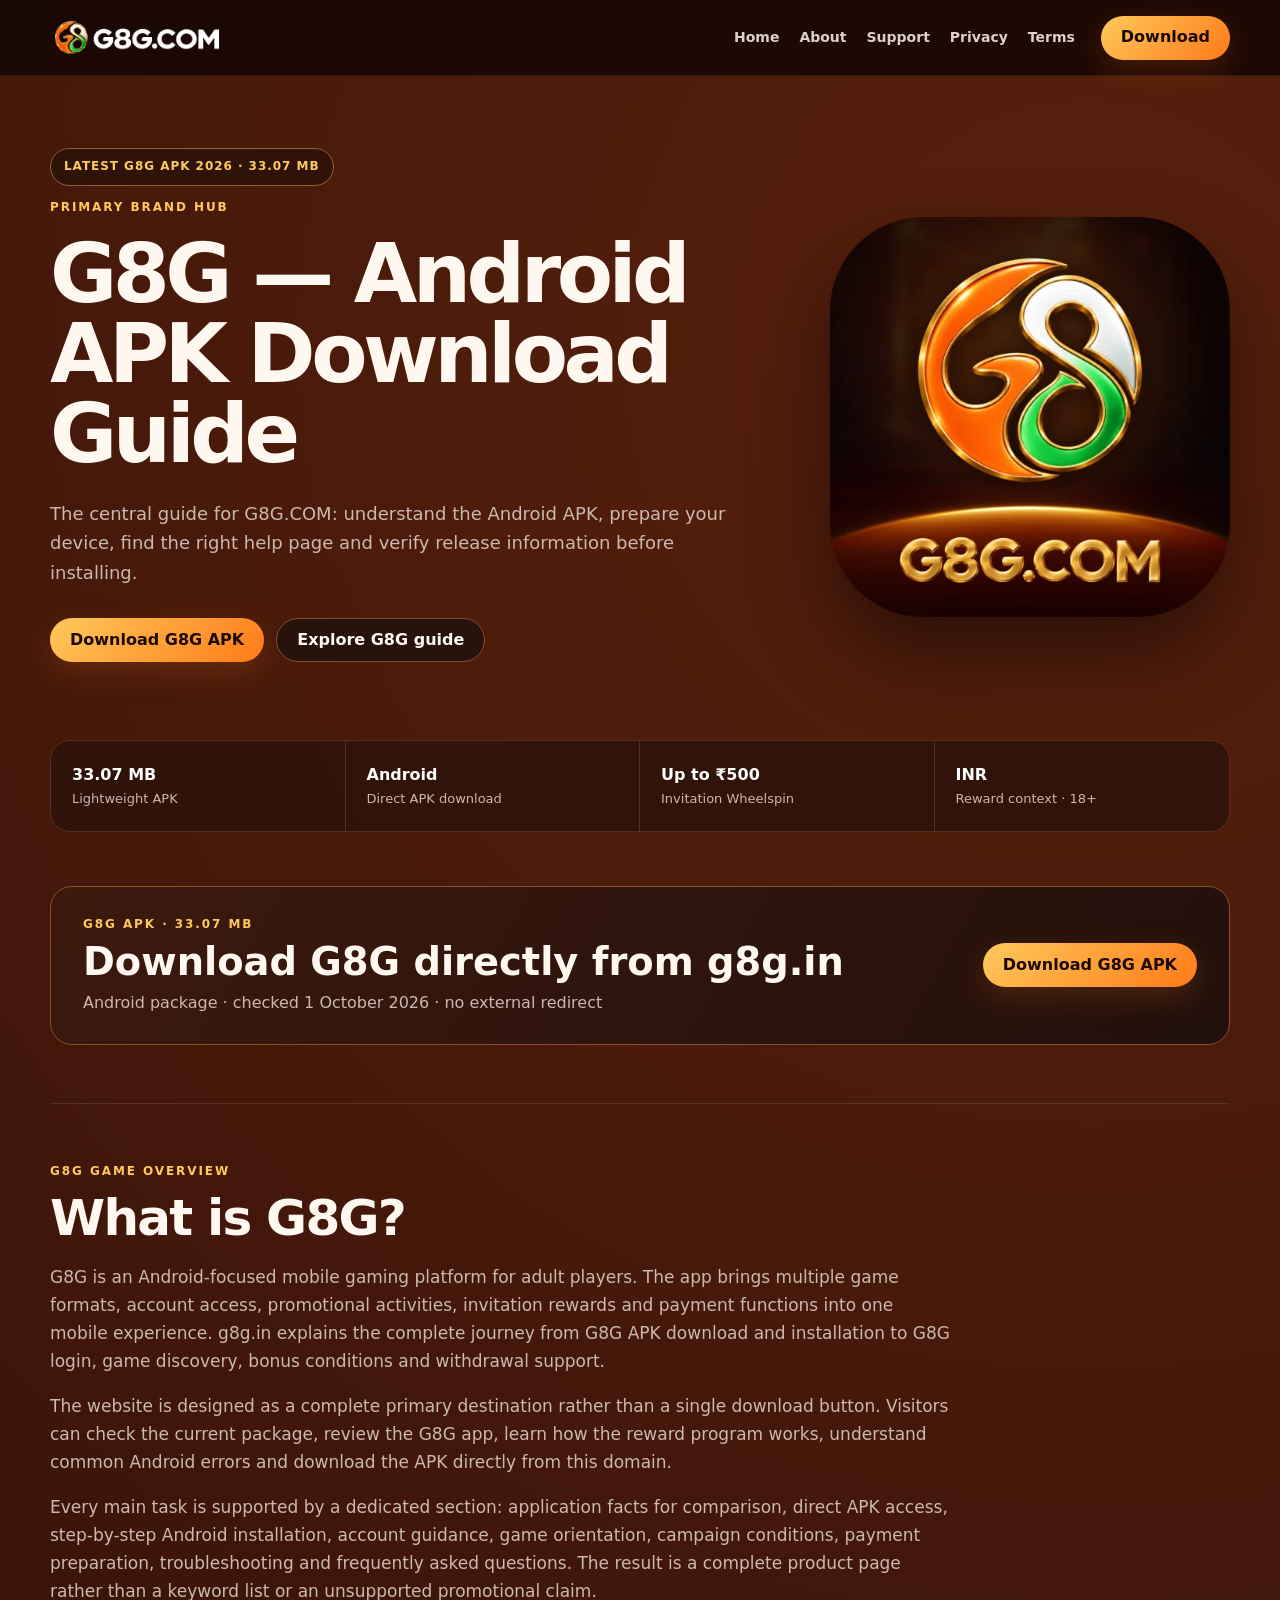
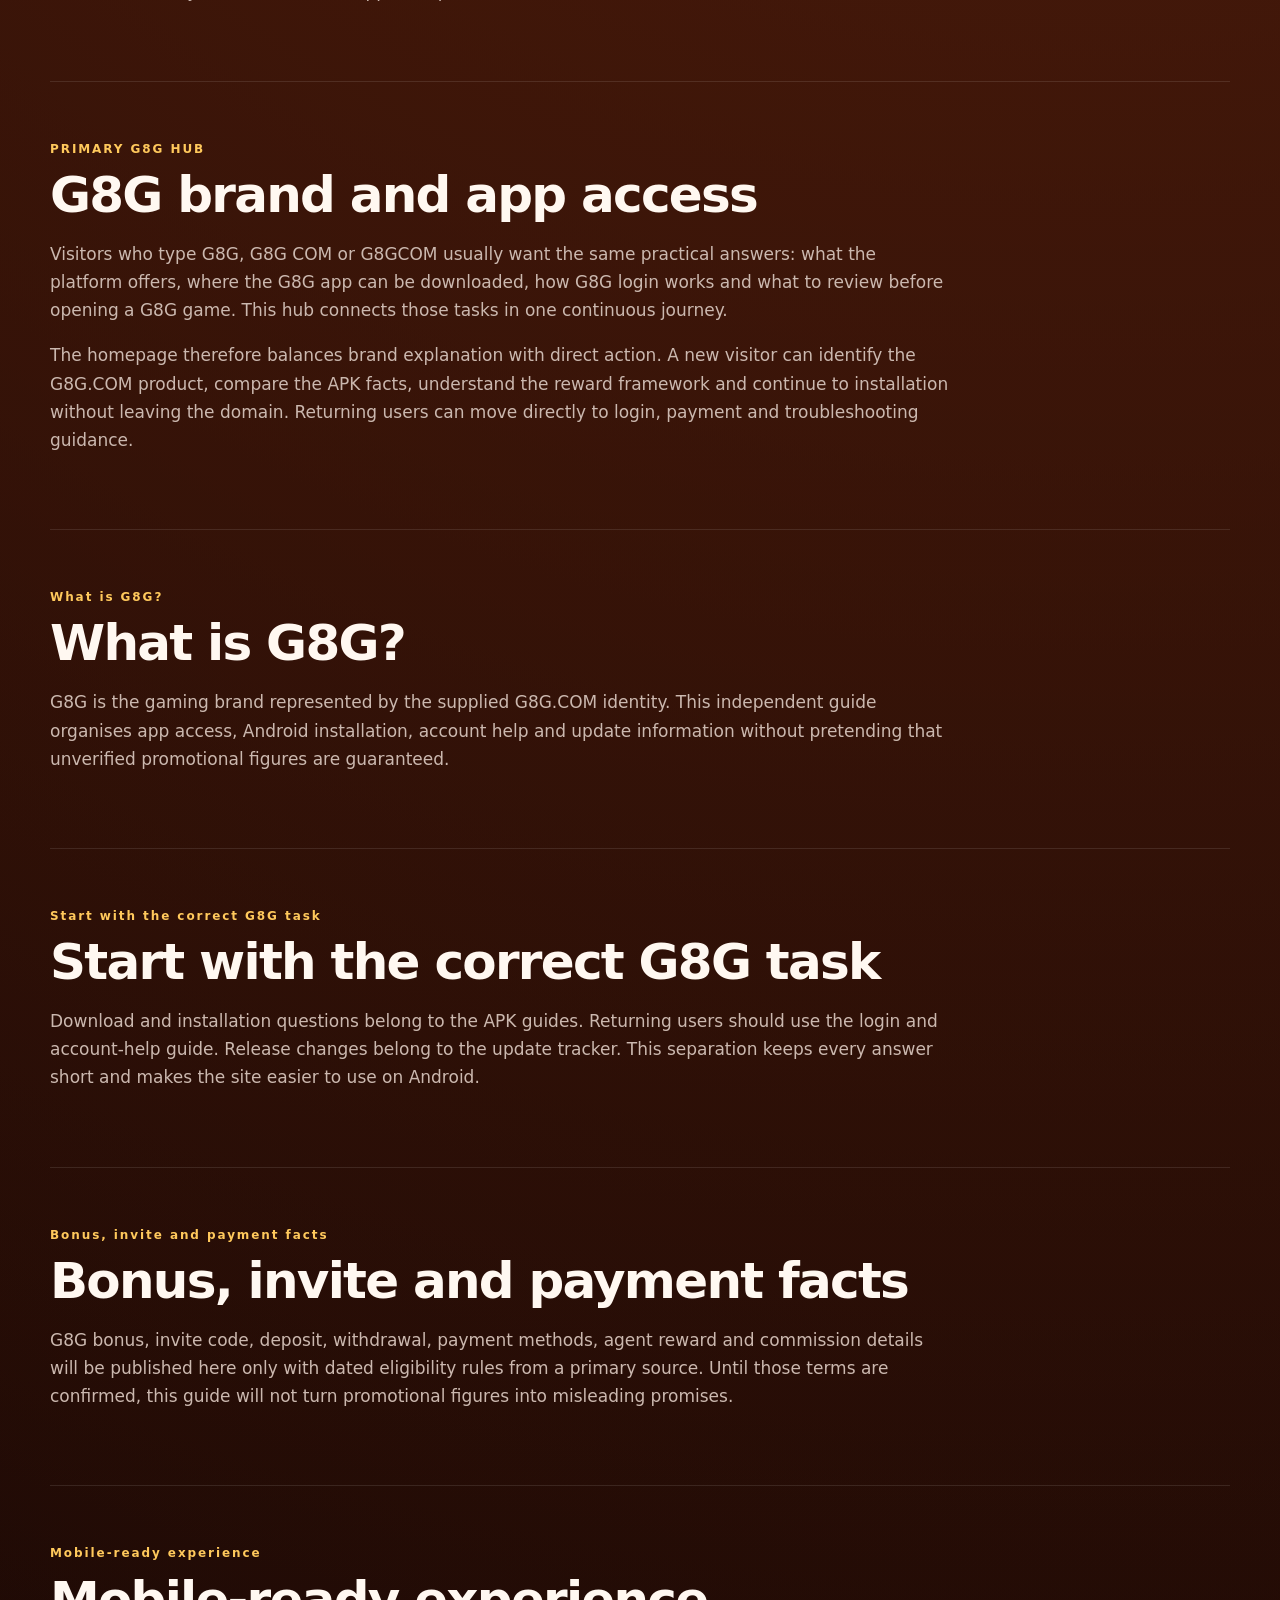
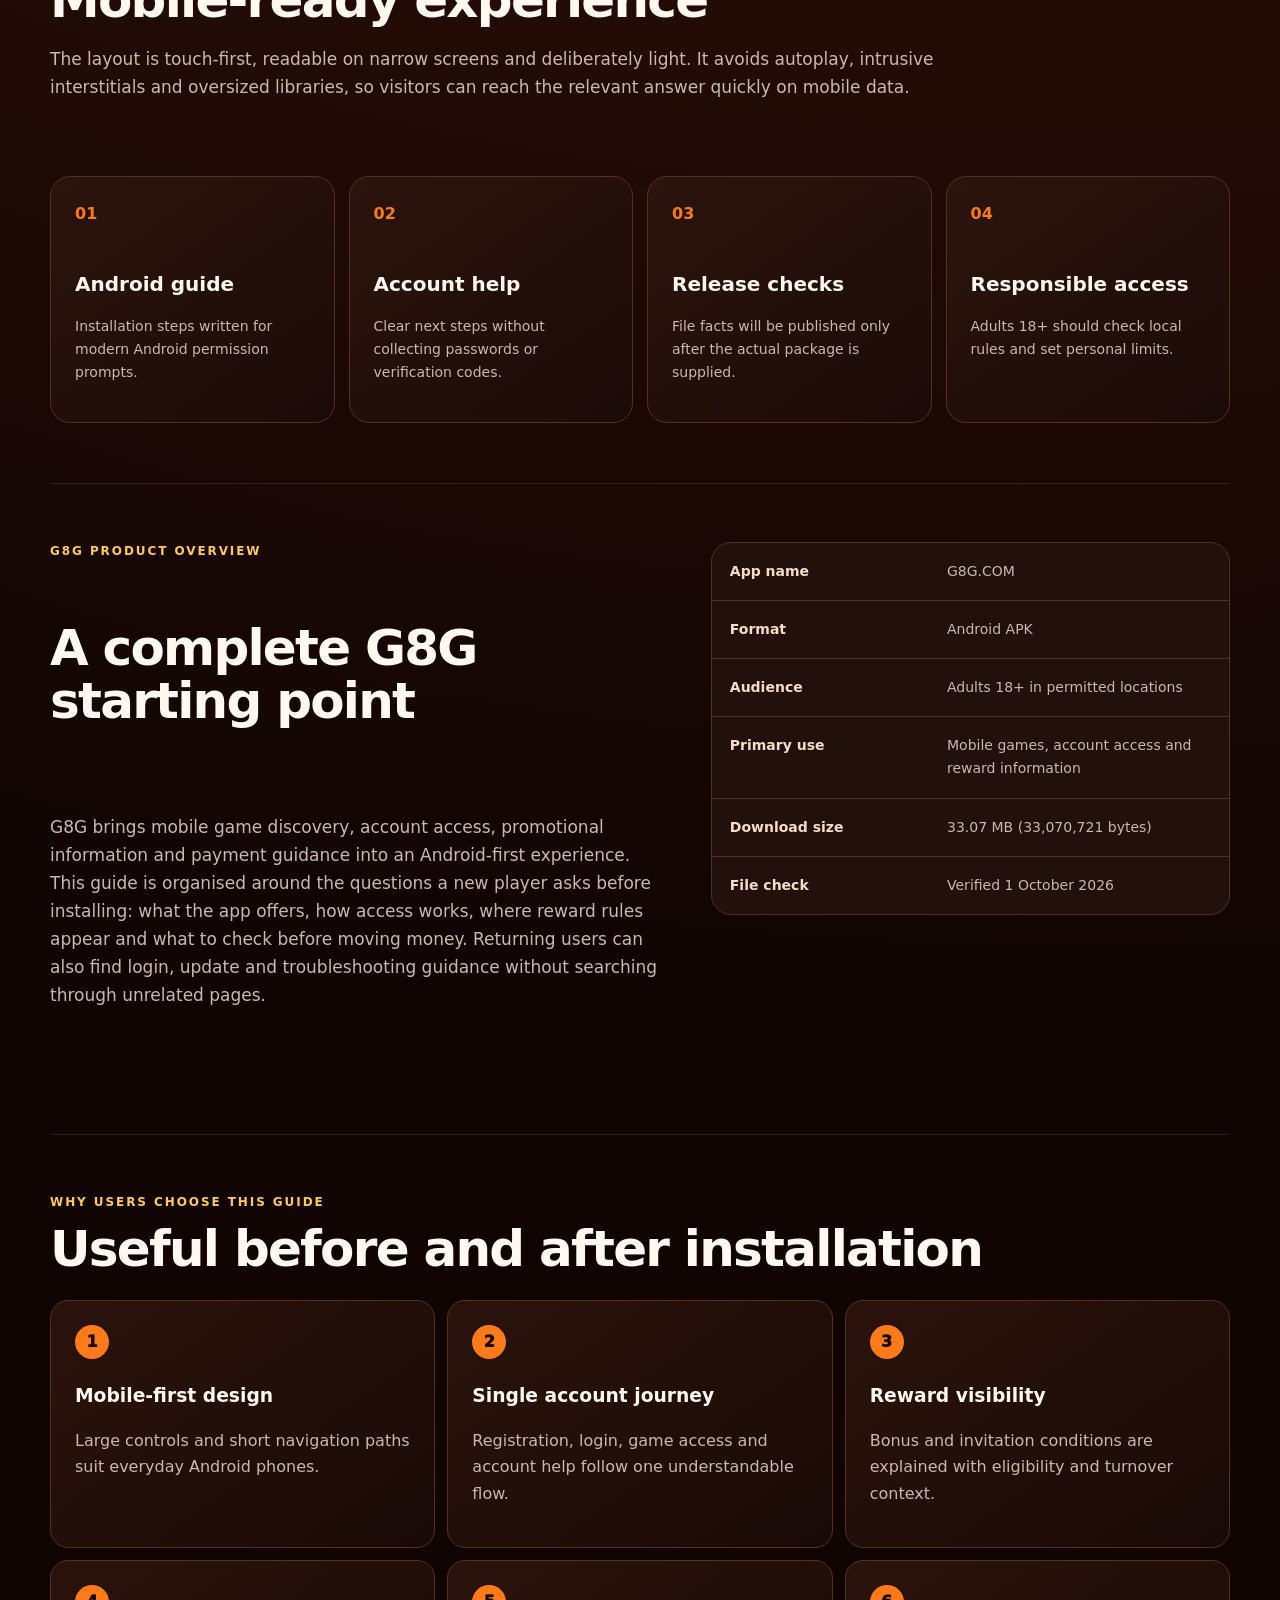
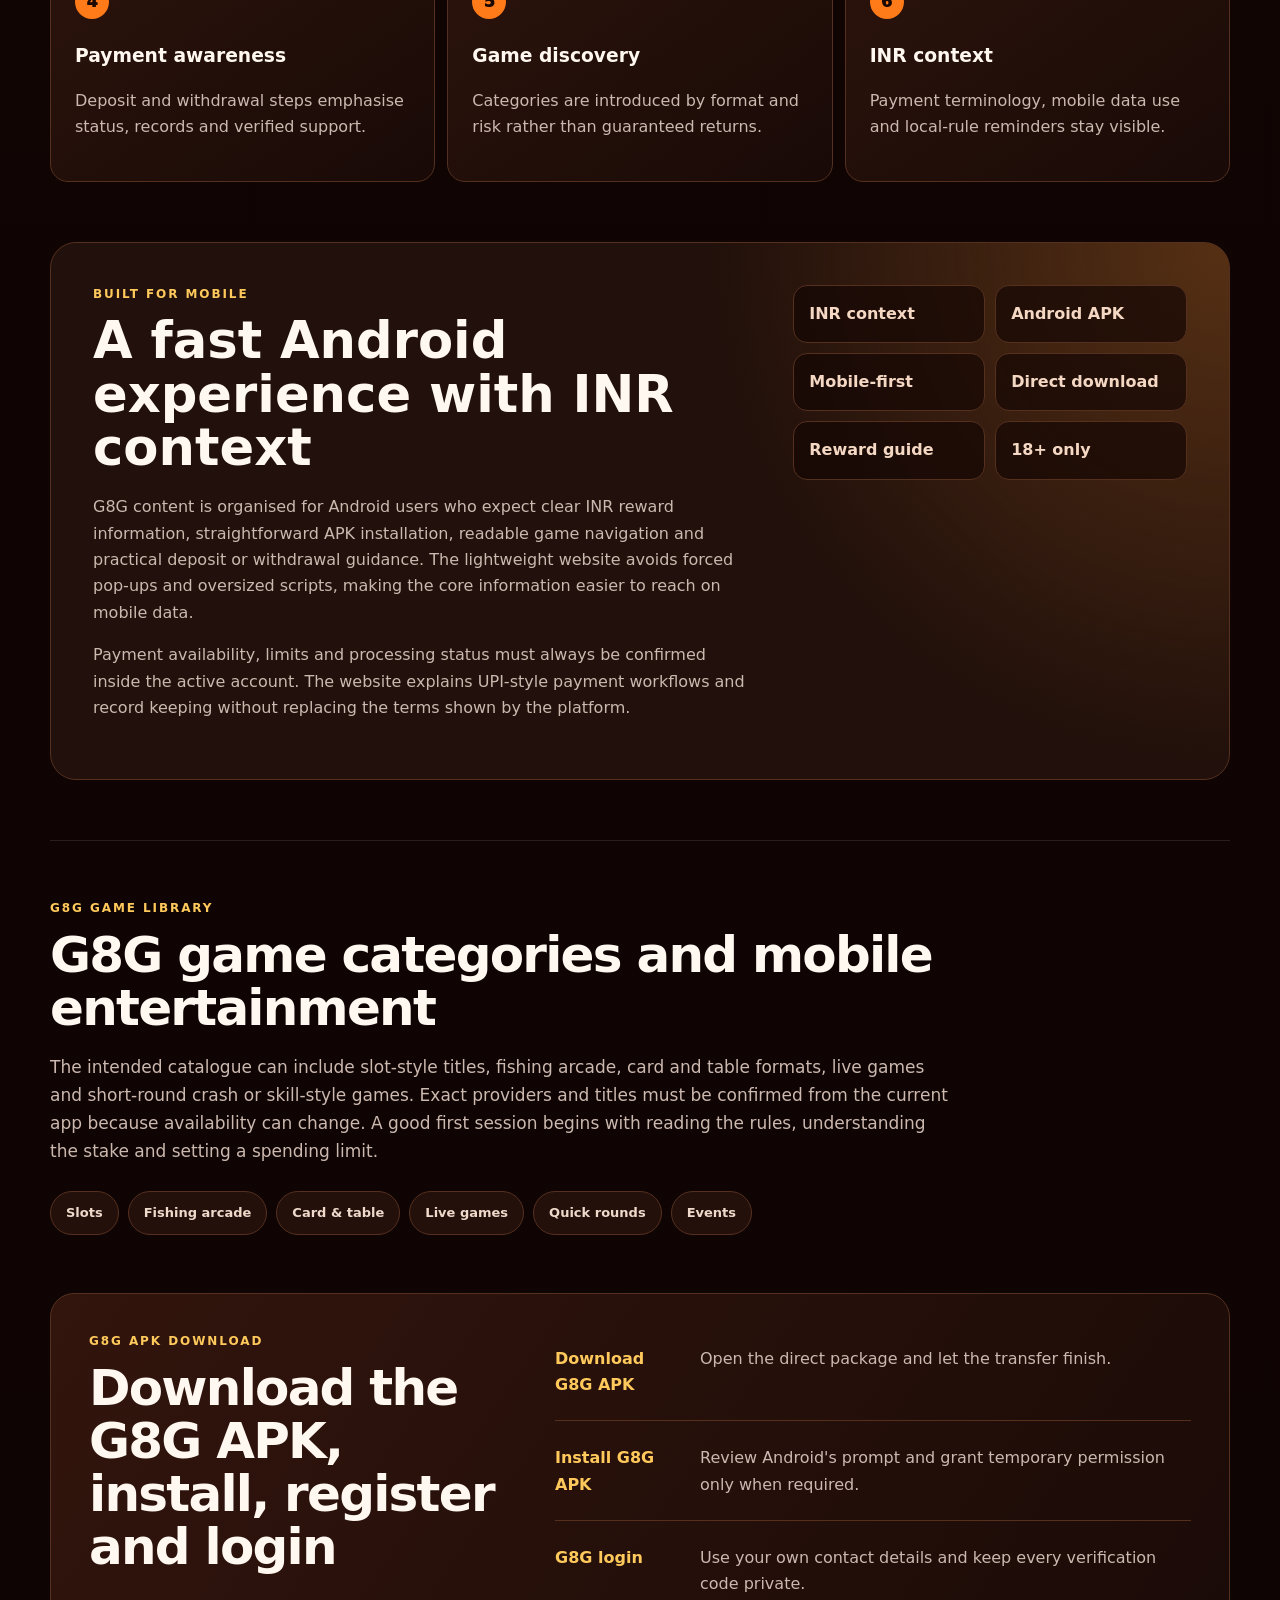
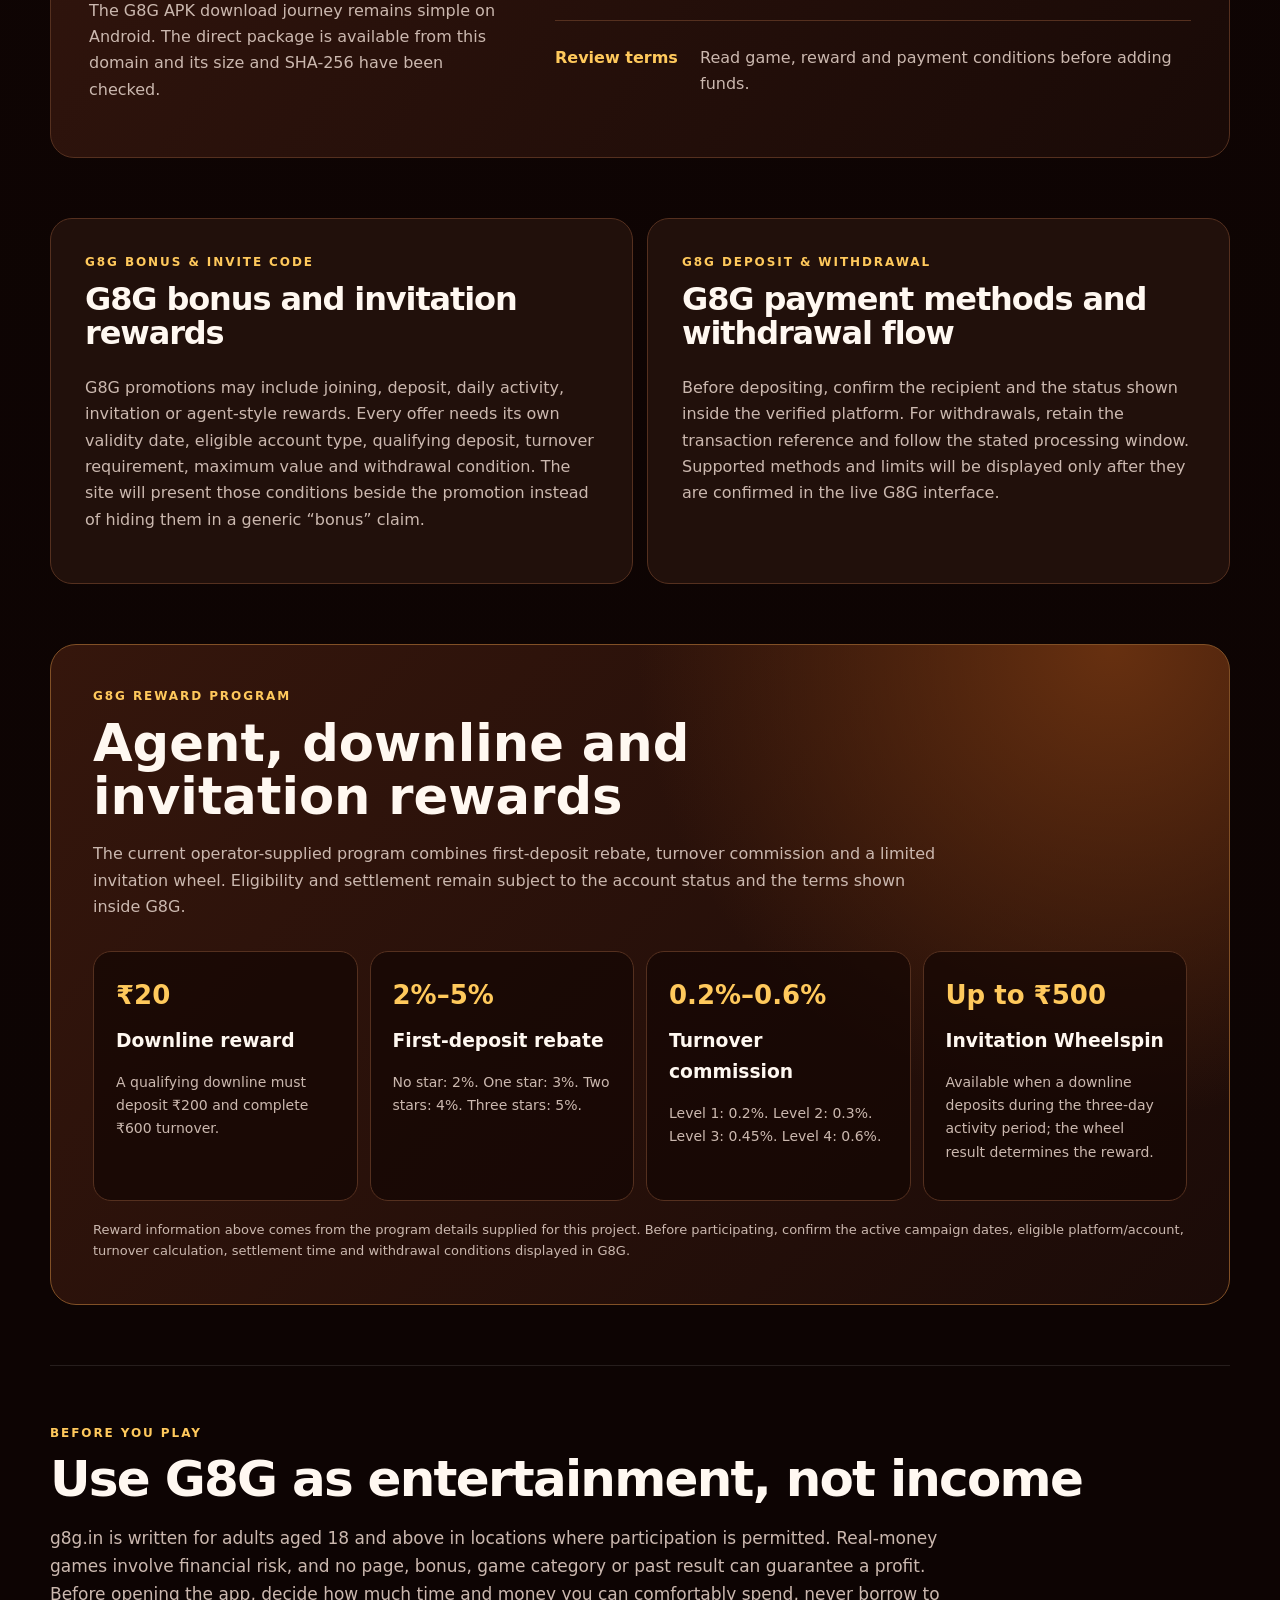
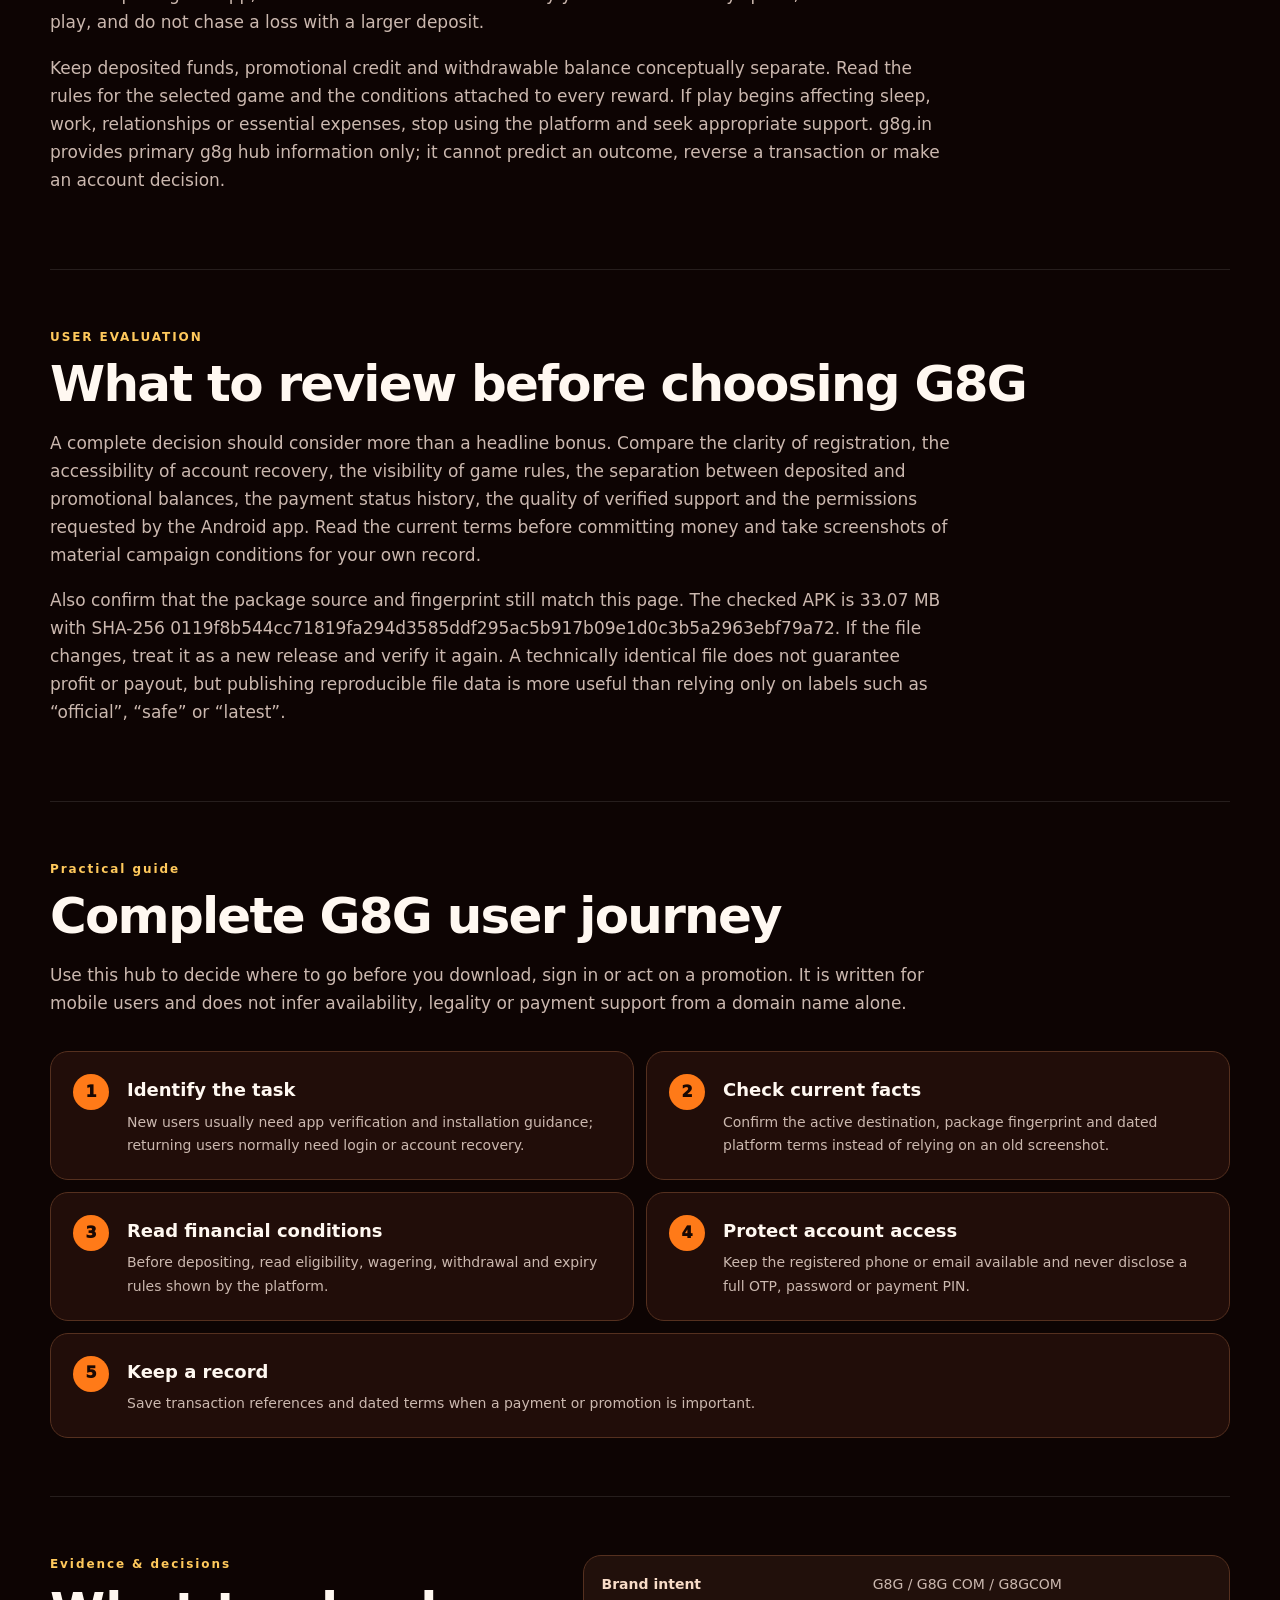
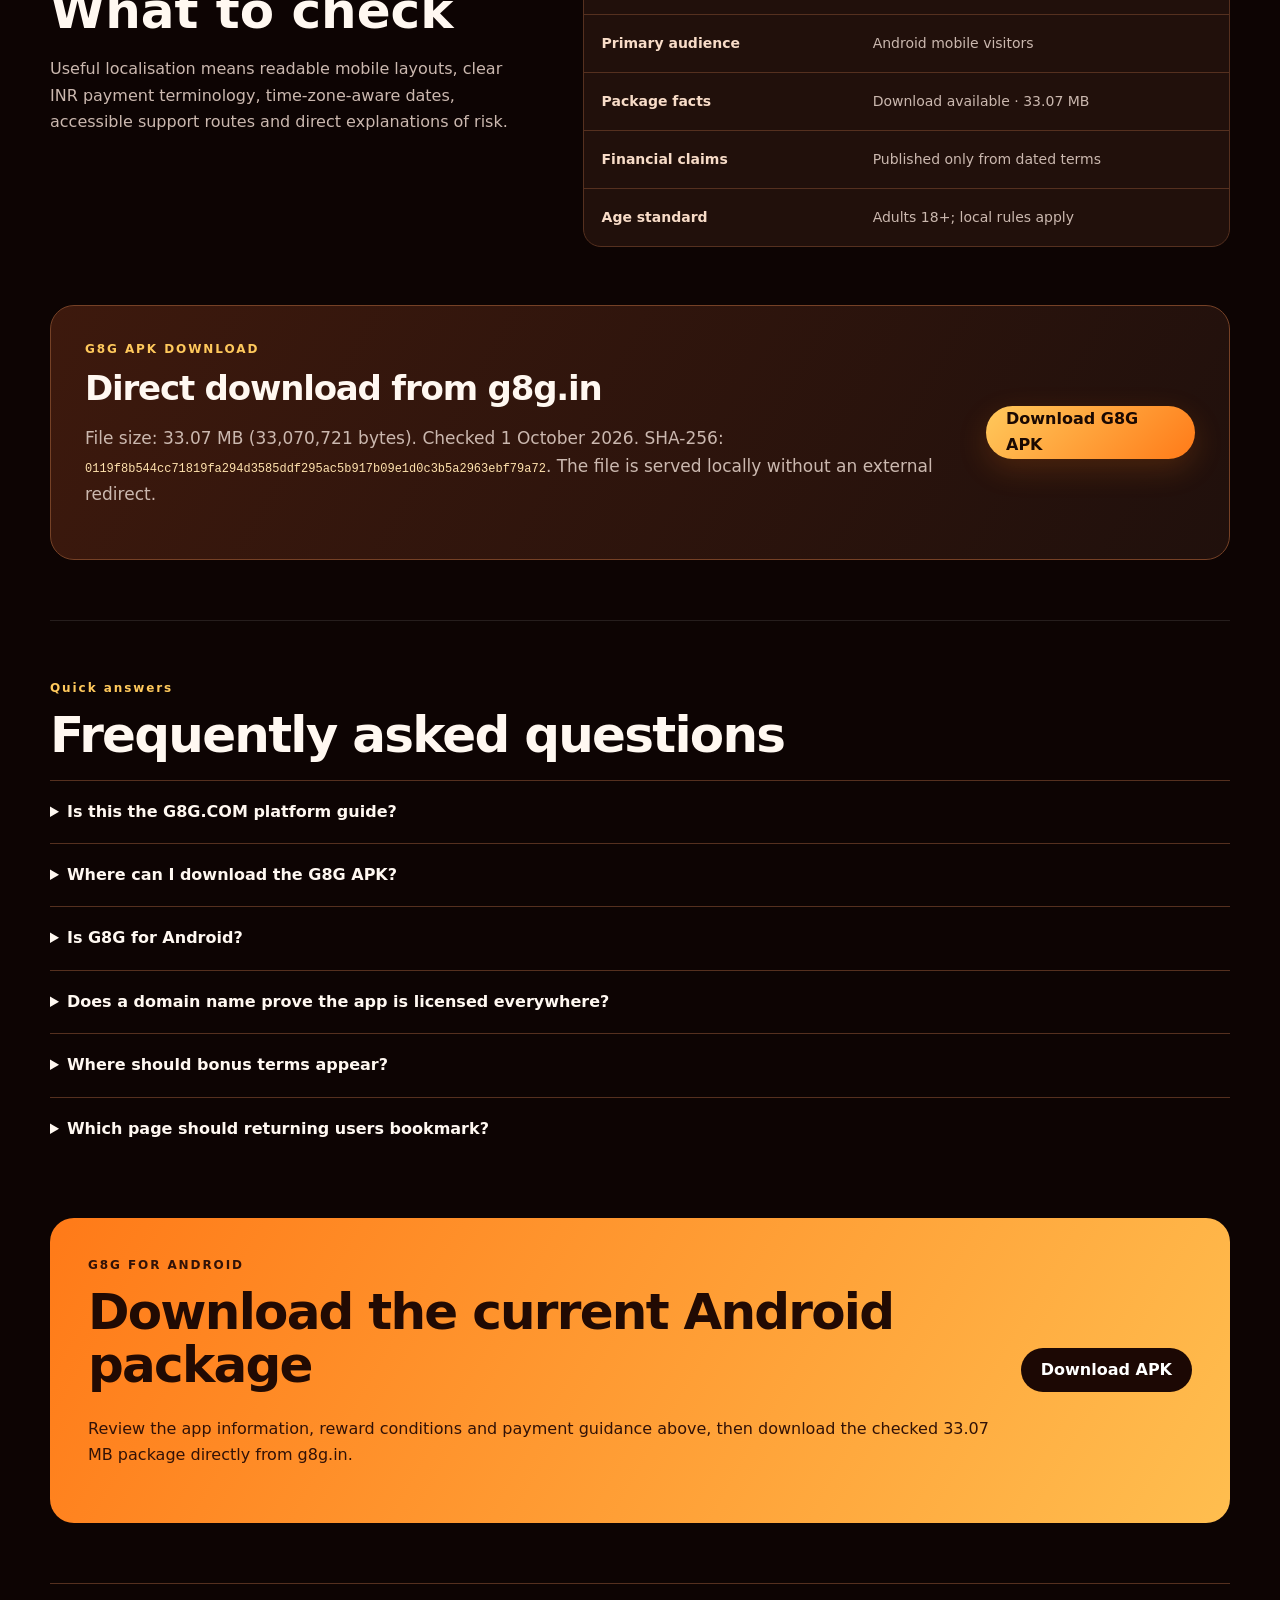
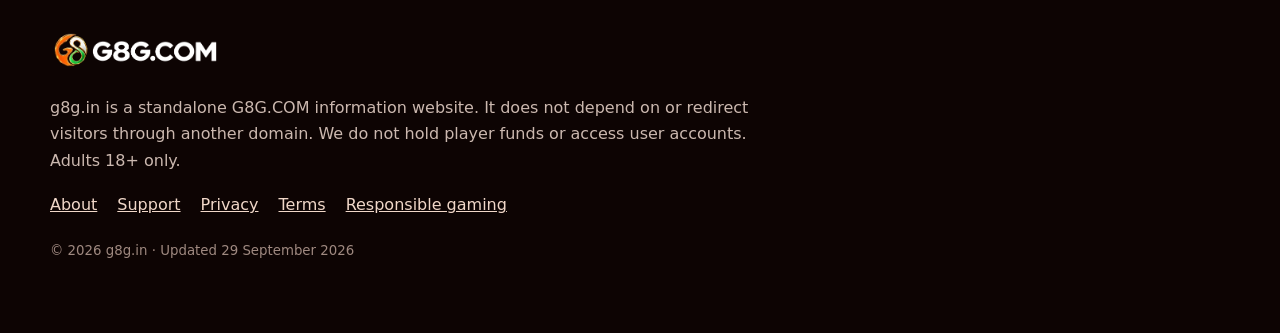
==== commit c58a5c37: "Focus SEO copy on G8G APK" ====
--- a/index.html
+++ b/index.html
@@ -1,13 +1,14 @@
 <!doctype html><html lang="en-IN"><head><meta charset="utf-8"><meta name="viewport" content="width=device-width,initial-scale=1,viewport-fit=cover"><meta name="theme-color" content="#180704">
-<title>G8G Game - Download G8G APK Latest Version 2026 Free</title><meta name="description" content="Complete G8G guide for the Android app, APK download, login, installation, payments and responsible mobile play."><meta name="keywords" content="g8g, g8g com, g8gcom, g8g apk, g8g com apk, g8g apk download, g8g app, g8g app download, g8g login, g8g game, g8g bonus, g8g invite code, g8g deposit, g8g withdrawal, g8g payment methods, g8g agent reward, g8g commission, g8g apk update, g8g login problem, g8g apk not installed, g8g withdrawal problem, g8g verification code problem, how to install g8g apk, verify g8g apk"><meta name="robots" content="index,follow,max-image-preview:large"><link rel="canonical" href="https://g8g.in/">
-<meta property="og:type" content="website"><meta property="og:title" content="G8G Game - Download G8G APK Latest Version 2026 Free"><meta property="og:description" content="Complete G8G guide for the Android app, APK download, login, installation, payments and responsible mobile play."><meta property="og:url" content="https://g8g.in/"><meta property="og:image" content="https://g8g.in/assets/og-g8g.jpg"><meta name="twitter:card" content="summary_large_image">
+<title>G8G Game - Download G8G APK Latest Version 2026 Free</title><meta name="description" content="Complete G8G guide for the Android APK download, login, installation, payments and responsible mobile play."><meta name="keywords" content="g8g, g8g com, g8gcom, g8g apk, g8g com apk, g8g apk download, download g8g apk, g8g latest apk, g8g login, g8g game, g8g bonus, g8g invite code, g8g deposit, g8g withdrawal, g8g payment methods, g8g agent reward, g8g commission, g8g apk update, g8g login problem, g8g apk not installed, g8g withdrawal problem, g8g verification code problem, how to install g8g apk, verify g8g apk"><meta name="robots" content="index,follow,max-image-preview:large"><link rel="canonical" href="https://g8g.in/">
+<meta property="og:type" content="website"><meta property="og:title" content="G8G Game - Download G8G APK Latest Version 2026 Free"><meta property="og:description" content="Complete G8G guide for the Android APK download, login, installation, payments and responsible mobile play."><meta property="og:url" content="https://g8g.in/"><meta property="og:image" content="https://g8g.in/assets/social-share-bonus.jpg"><meta property="og:image:secure_url" content="https://g8g.in/assets/social-share-bonus.jpg"><meta property="og:image:type" content="image/jpeg"><meta property="og:image:width" content="780"><meta property="og:image:height" content="440"><meta property="og:image:alt" content="G8G APK download, ₹500 welcome bonus and 100% deposit bonus"><meta name="twitter:card" content="summary_large_image"><meta name="twitter:title" content="G8G Game - Download G8G APK Latest Version 2026 Free"><meta name="twitter:description" content="Complete G8G guide for the Android APK download, login, installation, payments and responsible mobile play."><meta name="twitter:image" content="https://g8g.in/assets/social-share-bonus.jpg">
 <link rel="icon" href="/favicon.ico" sizes="48x48"><link rel="icon" type="image/png" sizes="48x48" href="/assets/favicon-48.png"><link rel="apple-touch-icon" sizes="180x180" href="/assets/apple-touch-icon.png"><link rel="manifest" href="/site.webmanifest"><link rel="stylesheet" href="assets/site.css">
-<script type="application/ld+json">{"@context":"https://schema.org","@type":"WebSite","name":"g8g.in","url":"https://g8g.in/","inLanguage":"en-IN","description":"Complete G8G guide for the Android app, APK download, login, installation, payments and responsible mobile play."}</script><script type="application/ld+json">{"@context":"https://schema.org","@type":"FAQPage","mainEntity":[{"@type":"Question","name":"Is this the G8G.COM platform guide?","acceptedAnswer":{"@type":"Answer","text":"Yes. This site documents the G8G.COM-branded app represented by the supplied visual assets."}},{"@type":"Question","name":"Where can I download the G8G APK?","acceptedAnswer":{"@type":"Answer","text":"Use the verified download destination after the current package link and file fingerprint are published."}},{"@type":"Question","name":"Is G8G for Android?","acceptedAnswer":{"@type":"Answer","text":"The planned download coverage is Android APK. Exact compatibility will be stated only after the package is inspected."}},{"@type":"Question","name":"Does a domain name prove the app is licensed everywhere?","acceptedAnswer":{"@type":"Answer","text":"No. A domain extension is not proof of regulatory status or universal availability. Users must check current local rules."}},{"@type":"Question","name":"Where should bonus terms appear?","acceptedAnswer":{"@type":"Answer","text":"On a dated promotion record that states eligibility, minimum activity, turnover, expiry and exclusions."}},{"@type":"Question","name":"Which page should returning users bookmark?","acceptedAnswer":{"@type":"Answer","text":"Bookmark the verified access route and the login-help page; do not depend on changing search results or forwarded links."}}]}</script>
+<script type="application/ld+json">{"@context":"https://schema.org","@type":"WebSite","name":"g8g.in","url":"https://g8g.in/","inLanguage":"en-IN","description":"Complete G8G guide for the Android APK download, login, installation, payments and responsible mobile play."}</script><script type="application/ld+json">{"@context":"https://schema.org","@type":"FAQPage","mainEntity":[{"@type":"Question","name":"Is this the G8G.COM platform guide?","acceptedAnswer":{"@type":"Answer","text":"Yes. This site documents the G8G.COM-branded app represented by the supplied visual assets."}},{"@type":"Question","name":"Where can I download the G8G APK?","acceptedAnswer":{"@type":"Answer","text":"Use the verified download destination after the current package link and file fingerprint are published."}},{"@type":"Question","name":"Is G8G for Android?","acceptedAnswer":{"@type":"Answer","text":"The planned download coverage is Android APK. Exact compatibility will be stated only after the package is inspected."}},{"@type":"Question","name":"Does a domain name prove the app is licensed everywhere?","acceptedAnswer":{"@type":"Answer","text":"No. A domain extension is not proof of regulatory status or universal availability. Users must check current local rules."}},{"@type":"Question","name":"Where should bonus terms appear?","acceptedAnswer":{"@type":"Answer","text":"On a dated promotion record that states eligibility, minimum activity, turnover, expiry and exclusions."}},{"@type":"Question","name":"Which page should returning users bookmark?","acceptedAnswer":{"@type":"Answer","text":"Bookmark the verified access route and the login-help page; do not depend on changing search results or forwarded links."}}]}</script>
 <style>:root{--accent:#ff7a18}</style></head><body>
 <header><a class="brand" href="./"><img src="assets/logo-horizontal.webp" alt="G8G.COM" width="214" height="53"></a><nav><a href="./">Home</a><a href="about/">About</a><a href="support/">Support</a><a href="privacy/">Privacy</a><a href="terms/">Terms</a></nav><a class="pill" href="download/G8G.apk" download="G8G.apk" aria-label="Download G8G APK">Download</a></header>
-<main><section class="hero"><div class="hero-copy"><div class="release-badge">LATEST G8G APK 2026 · 33.07 MB</div><div class="eyebrow">PRIMARY BRAND HUB</div><h1>G8G — Android App &amp; APK Guide</h1><p>The central guide for G8G.COM: understand the Android app, prepare your device, find the right help page and verify release information before installing.</p><div class="actions"><a class="primary" href="download/G8G.apk" download="G8G.apk">Download G8G APK</a><a class="secondary" href="#guide">Explore G8G guide</a></div></div><img class="app-icon" src="assets/app-icon.webp" alt="G8G.COM app icon" width="420" height="420"></section>
-<section class="trust" aria-label="G8G app highlights"><div><b>33.07 MB</b><span>Lightweight APK</span></div><div><b>Android</b><span>Direct app download</span></div><div><b>Up to ₹500</b><span>Invitation Wheelspin</span></div><div><b>INR</b><span>Reward context · 18+</span></div></section>
+<main><section class="hero"><div class="hero-copy"><div class="release-badge">LATEST G8G APK 2026 · 33.07 MB</div><div class="eyebrow">PRIMARY BRAND HUB</div><h1>G8G — Android APK Download Guide</h1><p>The central guide for G8G.COM: understand the Android APK, prepare your device, find the right help page and verify release information before installing.</p><div class="actions"><a class="primary" href="download/G8G.apk" download="G8G.apk">Download G8G APK</a><a class="secondary" href="#guide">Explore G8G guide</a></div></div><img class="app-icon" src="assets/app-icon.webp" alt="G8G.COM APK icon" width="420" height="420"></section>
+<section class="trust" aria-label="G8G APK highlights"><div><b>33.07 MB</b><span>Lightweight APK</span></div><div><b>Android</b><span>Direct APK download</span></div><div><b>Up to ₹500</b><span>Invitation Wheelspin</span></div><div><b>INR</b><span>Reward context · 18+</span></div></section>
 <section class="quick-download"><div><div class="kicker">G8G APK · 33.07 MB</div><h2>Download G8G directly from g8g.in</h2><p>Android package · checked 1 October 2026 · no external redirect</p></div><a class="primary" href="download/G8G.apk" download="G8G.apk">Download G8G APK</a></section>
+
 <section class="content what-is"><div class="kicker">G8G GAME OVERVIEW</div><h2>What is G8G?</h2><p>G8G is an Android-focused mobile gaming platform for adult players. The app brings multiple game formats, account access, promotional activities, invitation rewards and payment functions into one mobile experience. g8g.in explains the complete journey from G8G APK download and installation to G8G login, game discovery, bonus conditions and withdrawal support.</p><p>The website is designed as a complete primary destination rather than a single download button. Visitors can check the current package, review the G8G app, learn how the reward program works, understand common Android errors and download the APK directly from this domain.</p><p>Every main task is supported by a dedicated section: application facts for comparison, direct APK access, step-by-step Android installation, account guidance, game orientation, campaign conditions, payment preparation, troubleshooting and frequently asked questions. The result is a complete product page rather than a keyword list or an unsupported promotional claim.</p></section>
 <section class="content intent-copy"><div class="kicker">PRIMARY G8G HUB</div><h2>G8G brand and app access</h2><p>Visitors who type G8G, G8G COM or G8GCOM usually want the same practical answers: what the platform offers, where the G8G app can be downloaded, how G8G login works and what to review before opening a G8G game. This hub connects those tasks in one continuous journey.</p><p>The homepage therefore balances brand explanation with direct action. A new visitor can identify the G8G.COM product, compare the APK facts, understand the reward framework and continue to installation without leaving the domain. Returning users can move directly to login, payment and troubleshooting guidance.</p></section>
 <div id="guide"><section class="content reveal"><div class="kicker">What is G8G?</div><h2>What is G8G?</h2><p>G8G is the gaming brand represented by the supplied G8G.COM identity. This independent guide organises app access, Android installation, account help and update information without pretending that unverified promotional figures are guaranteed.</p></section><section class="content reveal"><div class="kicker">Start with the correct G8G task</div><h2>Start with the correct G8G task</h2><p>Download and installation questions belong to the APK guides. Returning users should use the login and account-help guide. Release changes belong to the update tracker. This separation keeps every answer short and makes the site easier to use on Android.</p></section><section class="content reveal"><div class="kicker">Bonus, invite and payment facts</div><h2>Bonus, invite and payment facts</h2><p>G8G bonus, invite code, deposit, withdrawal, payment methods, agent reward and commission details will be published here only with dated eligibility rules from a primary source. Until those terms are confirmed, this guide will not turn promotional figures into misleading promises.</p></section><section class="content reveal"><div class="kicker">Mobile-ready experience</div><h2>Mobile-ready experience</h2><p>The layout is touch-first, readable on narrow screens and deliberately light. It avoids autoplay, intrusive interstitials and oversized libraries, so visitors can reach the relevant answer quickly on mobile data.</p></section></div>
@@ -16,7 +17,7 @@
 <section class="feature-section"><div class="kicker">WHY USERS CHOOSE THIS GUIDE</div><h2>Useful before and after installation</h2><div class="feature-grid"><article class="feature"><span>1</span><h3>Mobile-first design</h3><p>Large controls and short navigation paths suit everyday Android phones.</p></article><article class="feature"><span>2</span><h3>Single account journey</h3><p>Registration, login, game access and account help follow one understandable flow.</p></article><article class="feature"><span>3</span><h3>Reward visibility</h3><p>Bonus and invitation conditions are explained with eligibility and turnover context.</p></article><article class="feature"><span>4</span><h3>Payment awareness</h3><p>Deposit and withdrawal steps emphasise status, records and verified support.</p></article><article class="feature"><span>5</span><h3>Game discovery</h3><p>Categories are introduced by format and risk rather than guaranteed returns.</p></article><article class="feature"><span>6</span><h3>INR context</h3><p>Payment terminology, mobile data use and local-rule reminders stay visible.</p></article></div></section>
 <section class="market-section"><div><div class="kicker">BUILT FOR MOBILE</div><h2>A fast Android experience with INR context</h2><p>G8G content is organised for Android users who expect clear INR reward information, straightforward APK installation, readable game navigation and practical deposit or withdrawal guidance. The lightweight website avoids forced pop-ups and oversized scripts, making the core information easier to reach on mobile data.</p><p>Payment availability, limits and processing status must always be confirmed inside the active account. The website explains UPI-style payment workflows and record keeping without replacing the terms shown by the platform.</p></div><div class="market-points"><span>INR context</span><span>Android APK</span><span>Mobile-first</span><span>Direct download</span><span>Reward guide</span><span>18+ only</span></div></section>
 <section class="content"><div class="kicker">G8G GAME LIBRARY</div><h2>G8G game categories and mobile entertainment</h2><p>The intended catalogue can include slot-style titles, fishing arcade, card and table formats, live games and short-round crash or skill-style games. Exact providers and titles must be confirmed from the current app because availability can change. A good first session begins with reading the rules, understanding the stake and setting a spending limit.</p><div class="category-row"><span>Slots</span><span>Fishing arcade</span><span>Card & table</span><span>Live games</span><span>Quick rounds</span><span>Events</span></div></section>
-<section class="journey"><div><div class="kicker">G8G APK DOWNLOAD</div><h2>Download the G8G app, install, register and login</h2><p>The G8G APK download journey remains simple on Android. The direct package is available from this domain and its size and SHA-256 have been checked.</p></div><ol><li><b>Download G8G APK</b><span>Open the direct package and let the transfer finish.</span></li><li><b>Install G8G app</b><span>Review Android's prompt and grant temporary permission only when required.</span></li><li><b>G8G login</b><span>Use your own contact details and keep every verification code private.</span></li><li><b>Review terms</b><span>Read game, reward and payment conditions before adding funds.</span></li></ol></section>
+<section class="journey"><div><div class="kicker">G8G APK DOWNLOAD</div><h2>Download the G8G APK, install, register and login</h2><p>The G8G APK download journey remains simple on Android. The direct package is available from this domain and its size and SHA-256 have been checked.</p></div><ol><li><b>Download G8G APK</b><span>Open the direct package and let the transfer finish.</span></li><li><b>Install G8G APK</b><span>Review Android's prompt and grant temporary permission only when required.</span></li><li><b>G8G login</b><span>Use your own contact details and keep every verification code private.</span></li><li><b>Review terms</b><span>Read game, reward and payment conditions before adding funds.</span></li></ol></section>
 <section class="split"><article><div class="kicker">G8G BONUS & INVITE CODE</div><h2>G8G bonus and invitation rewards</h2><p>G8G promotions may include joining, deposit, daily activity, invitation or agent-style rewards. Every offer needs its own validity date, eligible account type, qualifying deposit, turnover requirement, maximum value and withdrawal condition. The site will present those conditions beside the promotion instead of hiding them in a generic “bonus” claim.</p></article><article><div class="kicker">G8G DEPOSIT & WITHDRAWAL</div><h2>G8G payment methods and withdrawal flow</h2><p>Before depositing, confirm the recipient and the status shown inside the verified platform. For withdrawals, retain the transaction reference and follow the stated processing window. Supported methods and limits will be displayed only after they are confirmed in the live G8G interface.</p></article></section>
 <section class="promo"><div><div class="kicker">G8G REWARD PROGRAM</div><h2>Agent, downline and invitation rewards</h2><p>The current operator-supplied program combines first-deposit rebate, turnover commission and a limited invitation wheel. Eligibility and settlement remain subject to the account status and the terms shown inside G8G.</p></div><div class="promo-grid"><article><b>₹20</b><h3>Downline reward</h3><p>A qualifying downline must deposit ₹200 and complete ₹600 turnover.</p></article><article><b>2%–5%</b><h3>First-deposit rebate</h3><p>No star: 2%. One star: 3%. Two stars: 4%. Three stars: 5%.</p></article><article><b>0.2%–0.6%</b><h3>Turnover commission</h3><p>Level 1: 0.2%. Level 2: 0.3%. Level 3: 0.45%. Level 4: 0.6%.</p></article><article><b>Up to ₹500</b><h3>Invitation Wheelspin</h3><p>Available when a downline deposits during the three-day activity period; the wheel result determines the reward.</p></article></div><p class="fineprint">Reward information above comes from the program details supplied for this project. Before participating, confirm the active campaign dates, eligible platform/account, turnover calculation, settlement time and withdrawal conditions displayed in G8G.</p></section>
 <section class="content"><div class="kicker">BEFORE YOU PLAY</div><h2>Use G8G as entertainment, not income</h2><p>g8g.in is written for adults aged 18 and above in locations where participation is permitted. Real-money games involve financial risk, and no page, bonus, game category or past result can guarantee a profit. Before opening the app, decide how much time and money you can comfortably spend, never borrow to play, and do not chase a loss with a larger deposit.</p><p>Keep deposited funds, promotional credit and withdrawable balance conceptually separate. Read the rules for the selected game and the conditions attached to every reward. If play begins affecting sleep, work, relationships or essential expenses, stop using the platform and seek appropriate support. g8g.in provides primary g8g hub information only; it cannot predict an outcome, reverse a transaction or make an account decision.</p></section>
@@ -26,5 +27,5 @@
 <section class="download" id="download"><div><div class="eyebrow">G8G APK DOWNLOAD</div><h2>Direct download from g8g.in</h2><p>File size: 33.07 MB (33,070,721 bytes). Checked 1 October 2026. SHA-256: <code>0119f8b544cc71819fa294d3585ddf295ac5b917b09e1d0c3b5a2963ebf79a72</code>. The file is served locally without an external redirect.</p></div><a class="primary" href="download/G8G.apk" download="G8G.apk">Download G8G APK</a></section>
 <section class="faq"><div class="kicker">Quick answers</div><h2>Frequently asked questions</h2><details><summary>Is this the G8G.COM platform guide?</summary><p>Yes. This site documents the G8G.COM-branded app represented by the supplied visual assets.</p></details><details><summary>Where can I download the G8G APK?</summary><p>Use the verified download destination after the current package link and file fingerprint are published.</p></details><details><summary>Is G8G for Android?</summary><p>The planned download coverage is Android APK. Exact compatibility will be stated only after the package is inspected.</p></details><details><summary>Does a domain name prove the app is licensed everywhere?</summary><p>No. A domain extension is not proof of regulatory status or universal availability. Users must check current local rules.</p></details><details><summary>Where should bonus terms appear?</summary><p>On a dated promotion record that states eligibility, minimum activity, turnover, expiry and exclusions.</p></details><details><summary>Which page should returning users bookmark?</summary><p>Bookmark the verified access route and the login-help page; do not depend on changing search results or forwarded links.</p></details></section>
 <section class="closing"><div><div class="kicker">G8G FOR ANDROID</div><h2>Download the current Android package</h2><p>Review the app information, reward conditions and payment guidance above, then download the checked 33.07 MB package directly from g8g.in.</p></div><a class="primary" href="download/G8G.apk" download="G8G.apk">Download APK</a></section>
-</main><footer><img src="assets/logo-horizontal.webp" alt="G8G.COM" width="171" height="42"><p>g8g.in is a standalone G8G.COM information website. It does not depend on or redirect visitors through another domain. We do not hold player funds or access user accounts. Adults 18+ only.</p><div><a href="about/">About</a><a href="support/">Support</a><a href="privacy/">Privacy</a><a href="terms/">Terms</a><a href="responsible-gaming/">Responsible gaming</a></div><small>© 2026 g8g.in · Updated 29 September 2026</small></footer>
+</main><aside class="mobile-download-bar" aria-label="Quick APK download"><div><strong>G8G APK</strong><span>33.07 MB · Android</span></div><a href="download/G8G.apk" download="G8G.apk" aria-label="Download G8G APK">Download</a></aside><footer><img src="assets/logo-horizontal.webp" alt="G8G.COM" width="171" height="42"><p>g8g.in is a standalone G8G.COM information website. It does not depend on or redirect visitors through another domain. We do not hold player funds or access user accounts. Adults 18+ only.</p><div><a href="about/">About</a><a href="support/">Support</a><a href="privacy/">Privacy</a><a href="terms/">Terms</a><a href="responsible-gaming/">Responsible gaming</a></div><small>© 2026 g8g.in · Updated 29 September 2026</small></footer>
 </body></html>
--- a/assets/site.css
+++ b/assets/site.css
@@ -25,3 +25,11 @@
 html,body{max-width:100%;overflow-x:hidden}img{max-width:100%}
 @media(max-width:560px){header{height:64px;padding:0 14px;gap:10px}.brand img{width:118px}.pill{min-height:42px;font-size:13px;padding:0 15px;white-space:nowrap}.hero{gap:18px;padding:32px 16px 34px}.hero h1{font-size:clamp(36px,12vw,48px);line-height:1.02;letter-spacing:-.045em;overflow-wrap:anywhere}.app-icon{width:200px}.actions a{width:100%}.trust,.content,.faq{margin-left:16px;margin-right:16px}.trust div{padding:16px}.cards{padding-left:16px;padding-right:16px}.download,.quick-download,.market-section,.feature-section,.journey,.split,.closing,.promo,.evidence{margin-left:16px;margin-right:16px}.download{padding:24px}.download .primary{width:100%;margin-top:18px}.legal{margin:24px 16px;padding:24px}.legal h1{font-size:clamp(32px,10vw,38px);overflow-wrap:anywhere}.journey{padding:24px}.closing{padding:26px}.promo,.market-section{padding:24px}footer{margin-left:16px;margin-right:16px}footer div{flex-wrap:wrap;gap:12px 18px}}
 @media(max-width:360px){.brand img{width:104px}.pill{padding:0 12px}.hero h1{font-size:35px}.trust{grid-template-columns:1fr}.trust div{border-right:0;border-bottom:1px solid var(--line)}.trust div:last-child{border-bottom:0}.market-points{grid-template-columns:1fr}}
+
+/* Download access on every page. */
+.inner-download-cta{margin-top:42px;padding:26px;border:1px solid #86532a;border-radius:20px;background:linear-gradient(120deg,#3d190d,#160806);display:flex;align-items:center;gap:24px}.inner-download-cta>div{margin-right:auto}.inner-download-cta h2{margin:7px 0 8px}.inner-download-cta p{margin:0;max-width:580px}.inner-download-cta .primary{flex:0 0 auto}.mobile-download-bar{display:none}
+@media(max-width:560px){body{padding-bottom:calc(82px + env(safe-area-inset-bottom))}.inner-download-cta{display:block;margin-top:32px;padding:22px}.inner-download-cta .primary{width:100%;margin-top:18px}.mobile-download-bar{position:fixed;z-index:40;left:10px;right:10px;bottom:calc(8px + env(safe-area-inset-bottom));display:flex;align-items:center;gap:12px;padding:10px 10px 10px 14px;border:1px solid #966036;border-radius:18px;background:rgba(28,9,5,.96);box-shadow:0 12px 40px rgba(0,0,0,.55);backdrop-filter:blur(14px)}.mobile-download-bar>div{display:grid;min-width:0;margin-right:auto;line-height:1.2}.mobile-download-bar strong{font-size:14px;color:#fff}.mobile-download-bar span{font-size:11px;color:var(--muted)}.mobile-download-bar>a{display:inline-flex;align-items:center;justify-content:center;min-height:48px;padding:0 20px;border-radius:14px;background:linear-gradient(135deg,var(--gold),var(--accent));color:#1b0902;text-decoration:none;font-weight:950;white-space:nowrap}}
+@media(max-width:360px){.mobile-download-bar{left:7px;right:7px}.mobile-download-bar>a{padding:0 15px}}
+
+.promo-thumbnail{max-width:1180px;margin:0 auto 60px;overflow:hidden;border:1px solid #87532a;border-radius:26px;background:#21100b}.promo-thumbnail>img{display:block;width:100%;height:auto;aspect-ratio:1200/630;object-fit:cover}.promo-thumbnail>div{display:flex;align-items:center;gap:20px;padding:26px 30px}.promo-thumbnail h2{font-size:clamp(26px,3vw,40px);line-height:1.08;margin:5px auto 5px 0}.promo-thumbnail p{max-width:520px;margin:0;color:var(--muted)}.promo-thumbnail .primary{flex:0 0 auto;margin-left:auto}
+@media(max-width:760px){.promo-thumbnail{margin-left:16px;margin-right:16px}.promo-thumbnail>div{display:block;padding:22px}.promo-thumbnail .primary{width:100%;margin:18px 0 0}}
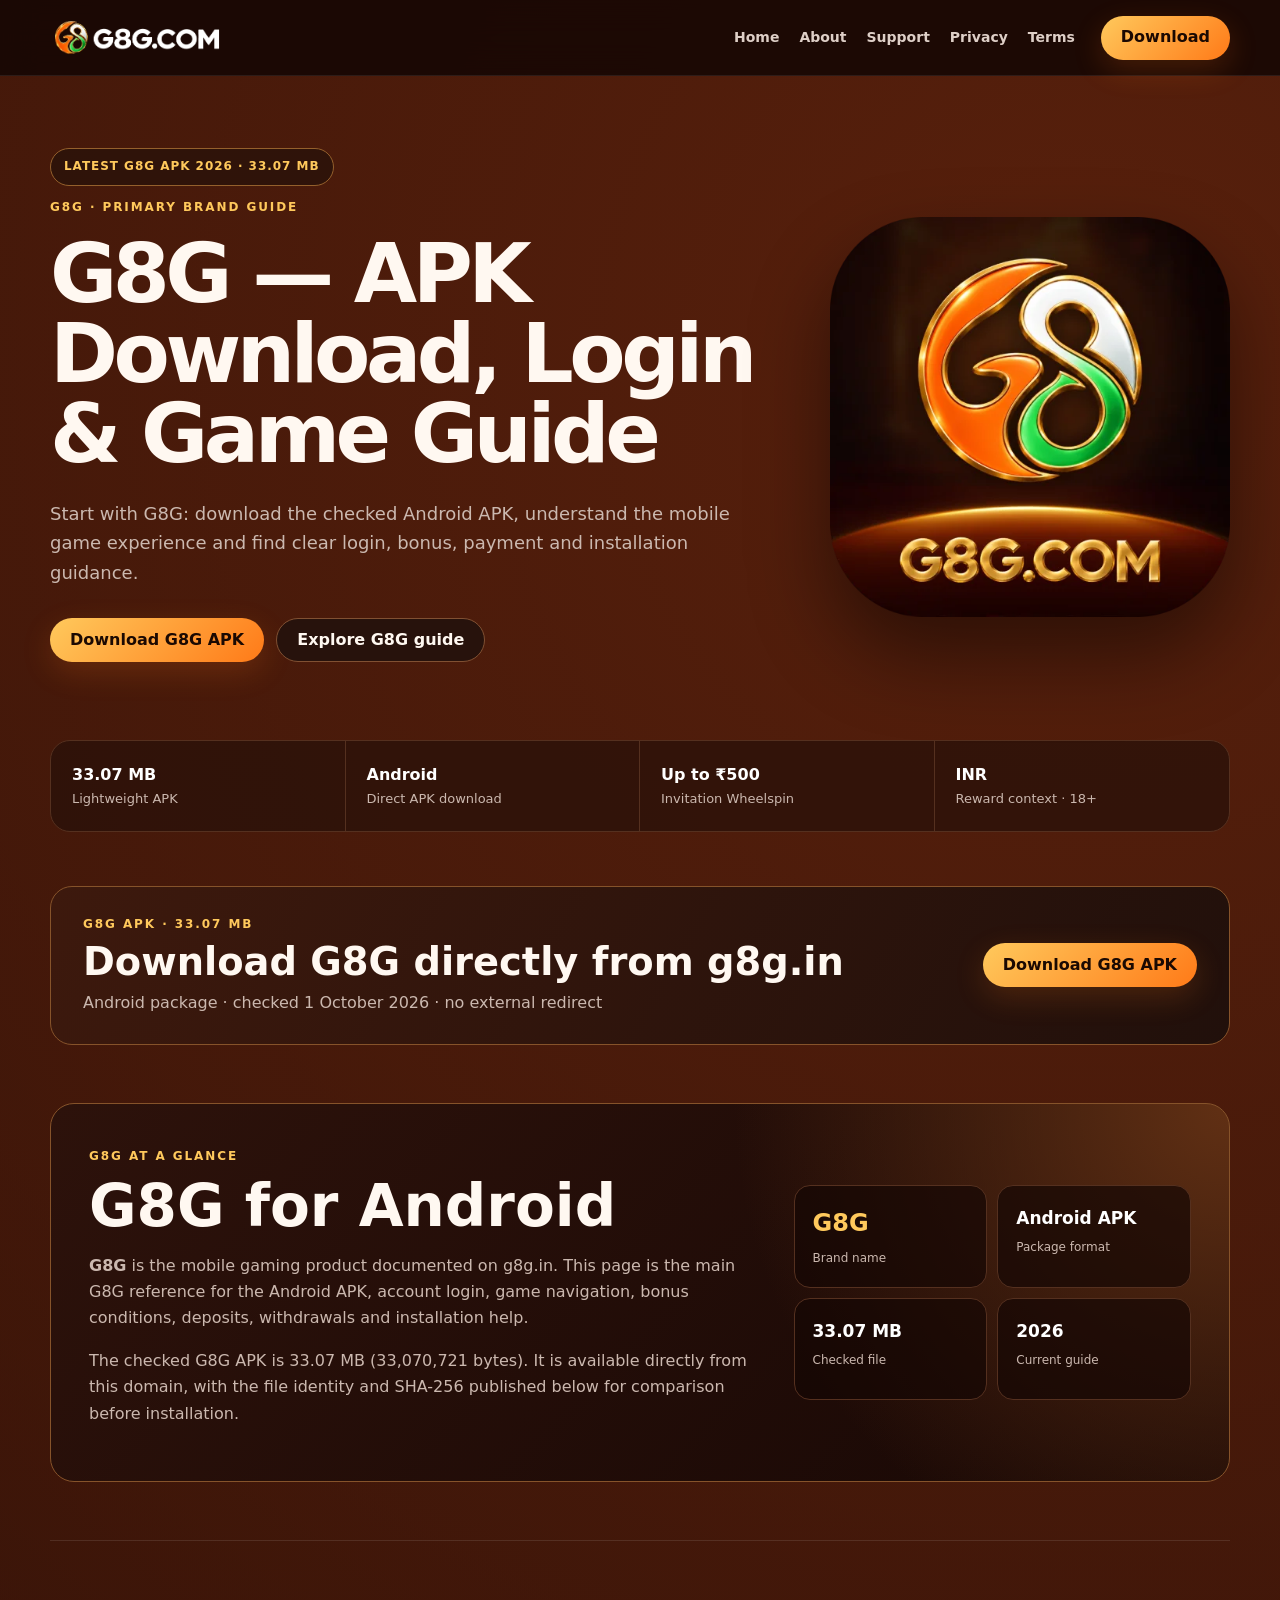
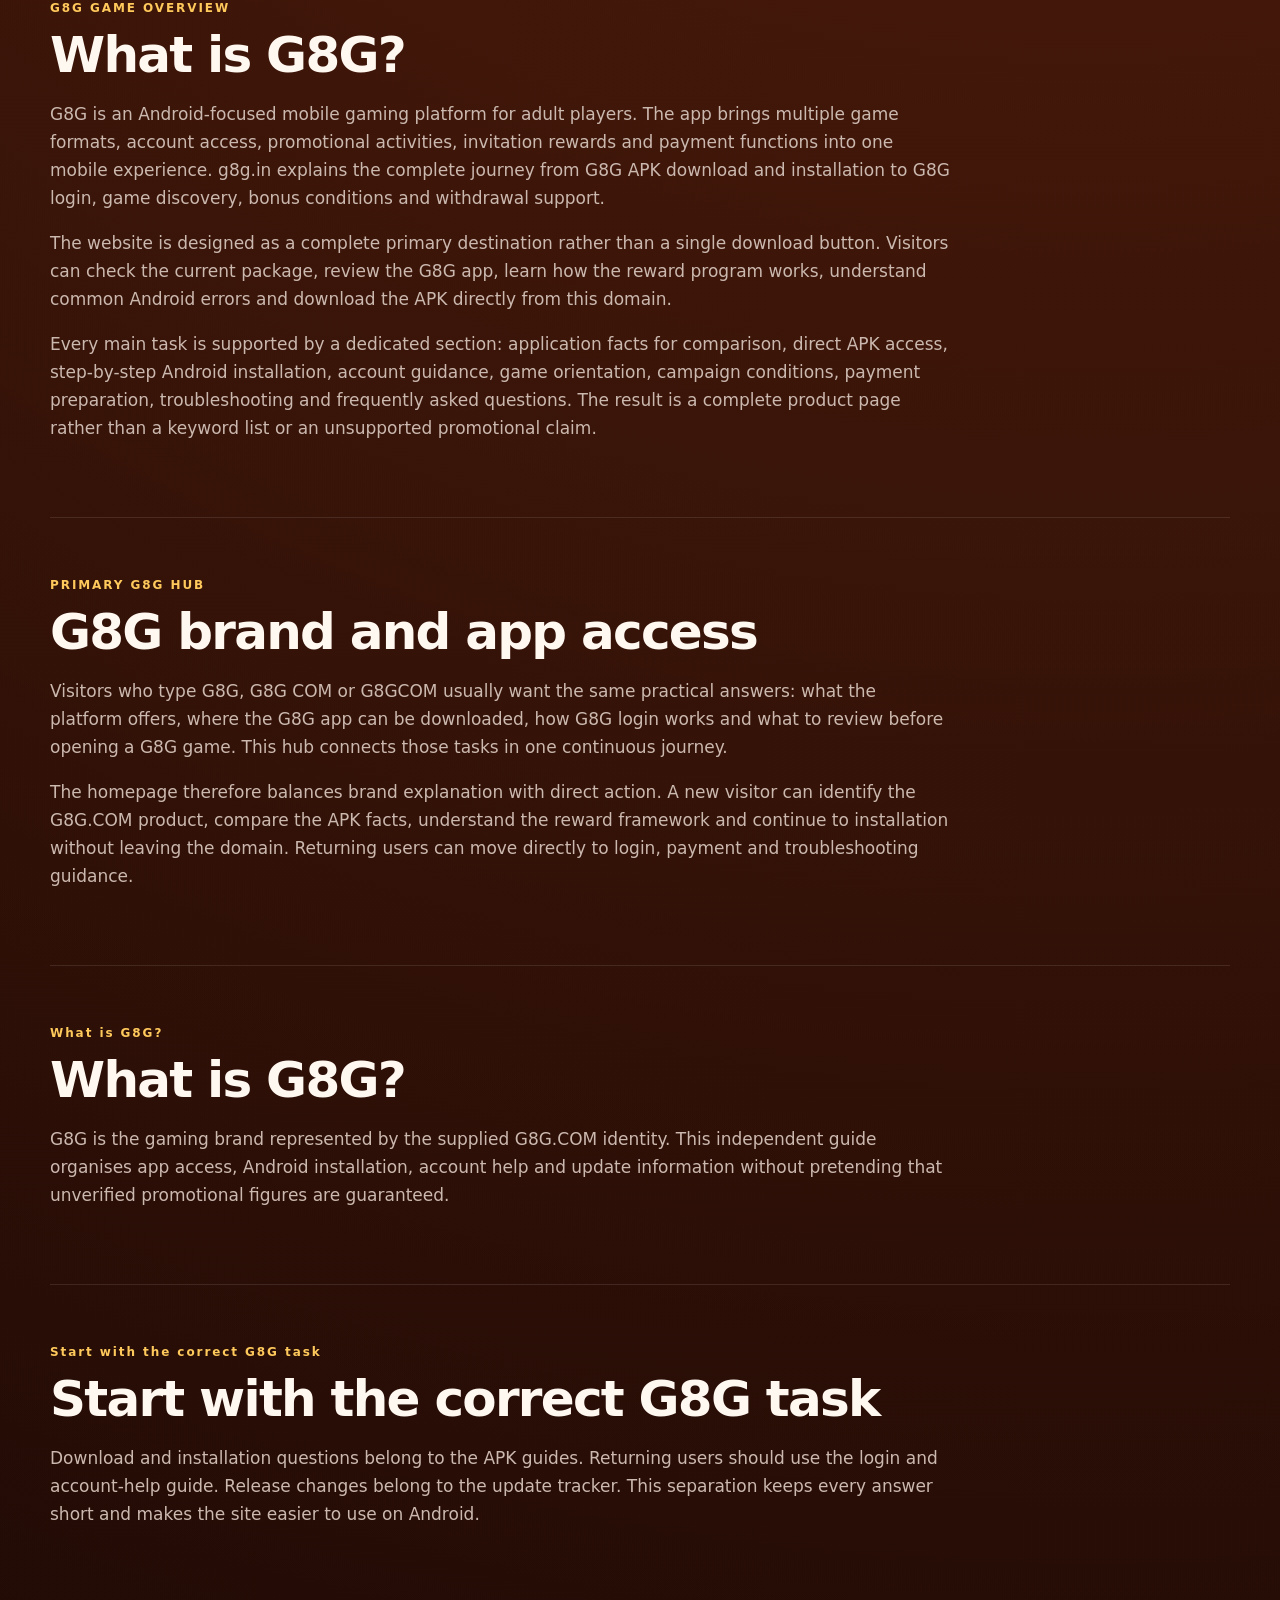
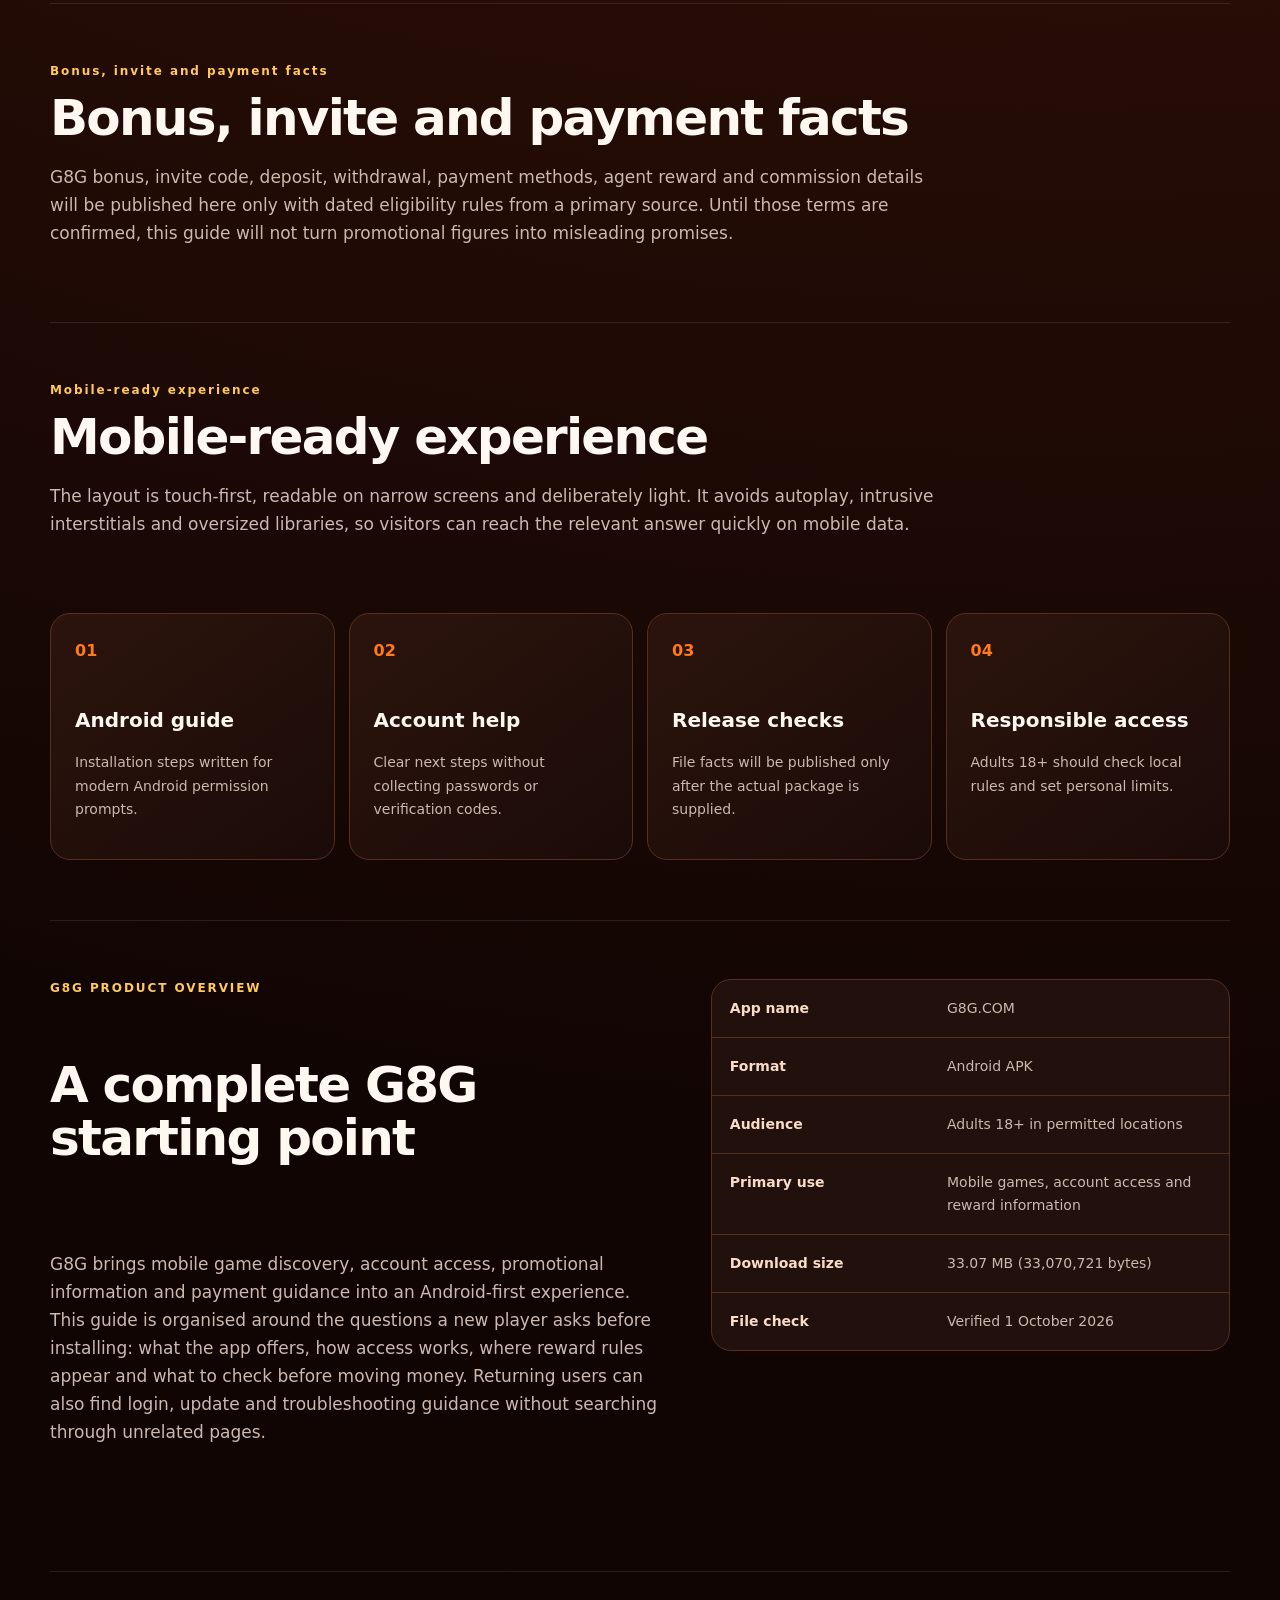
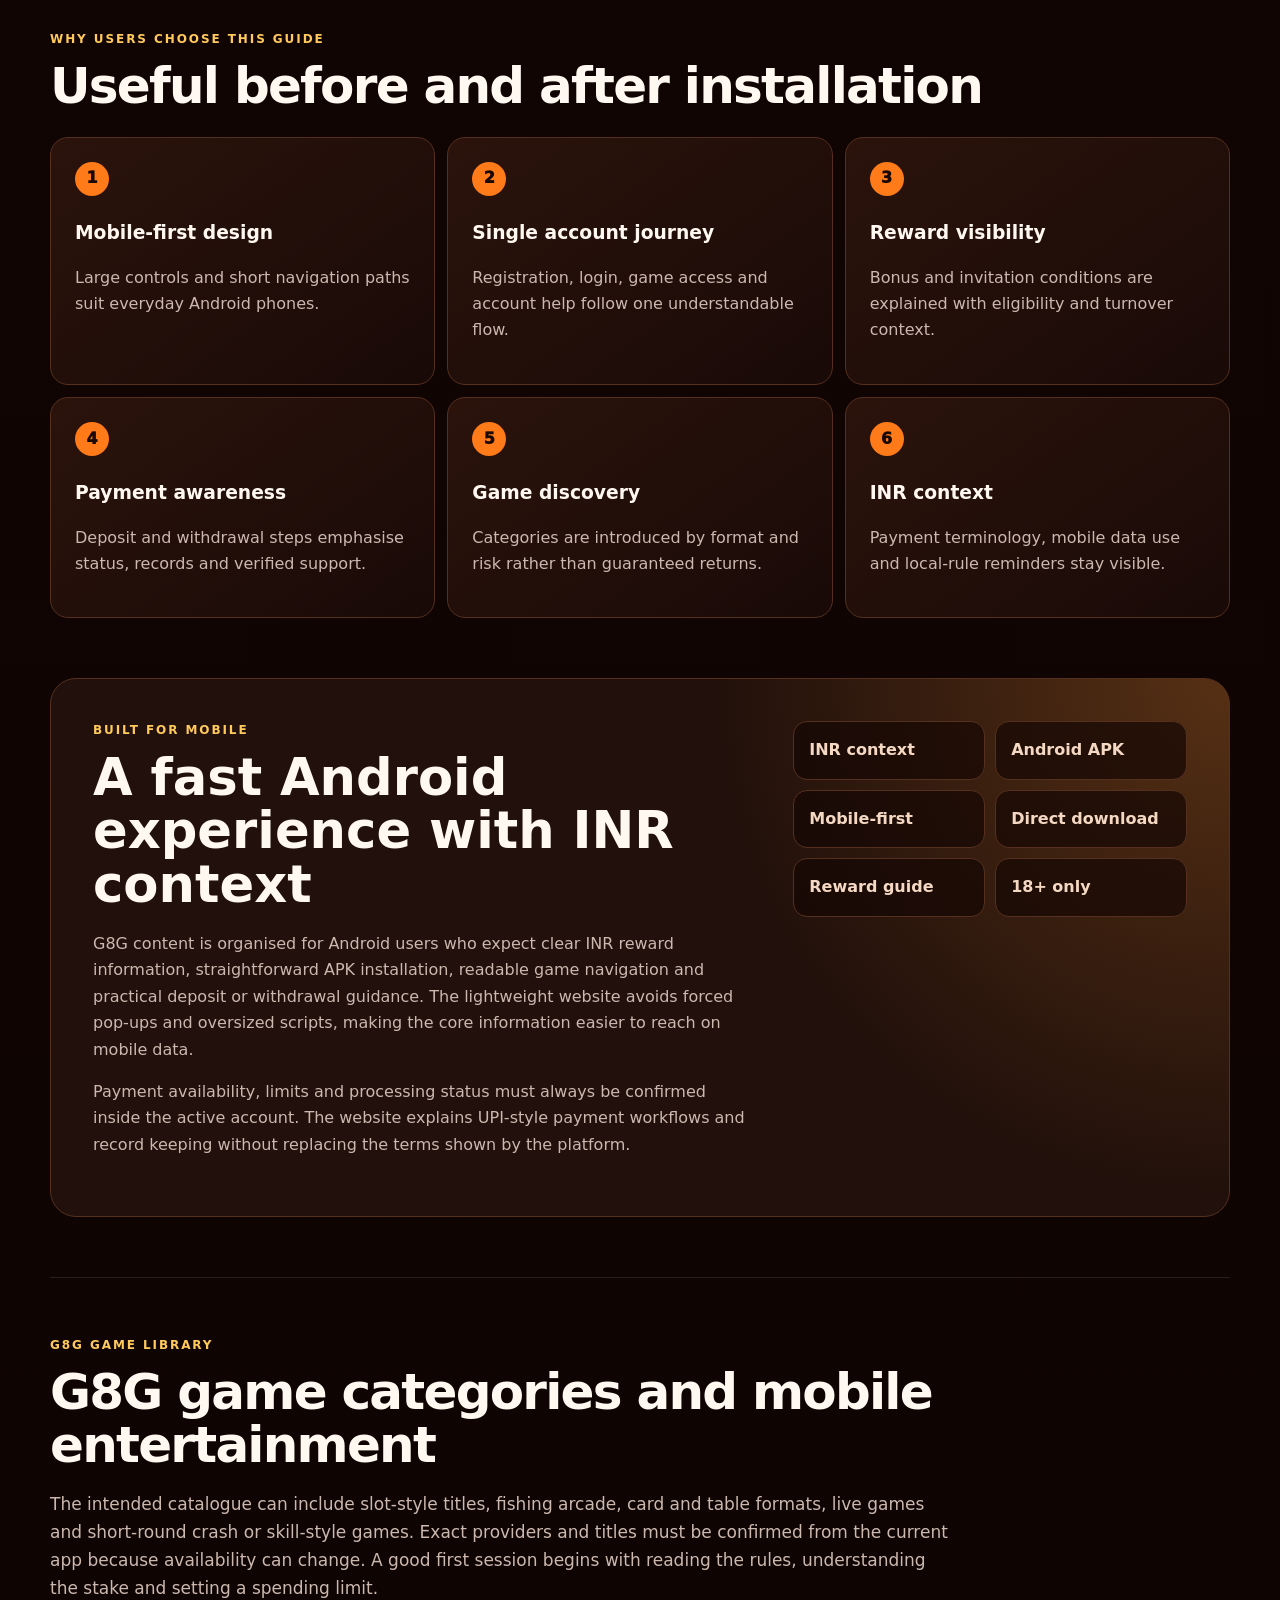
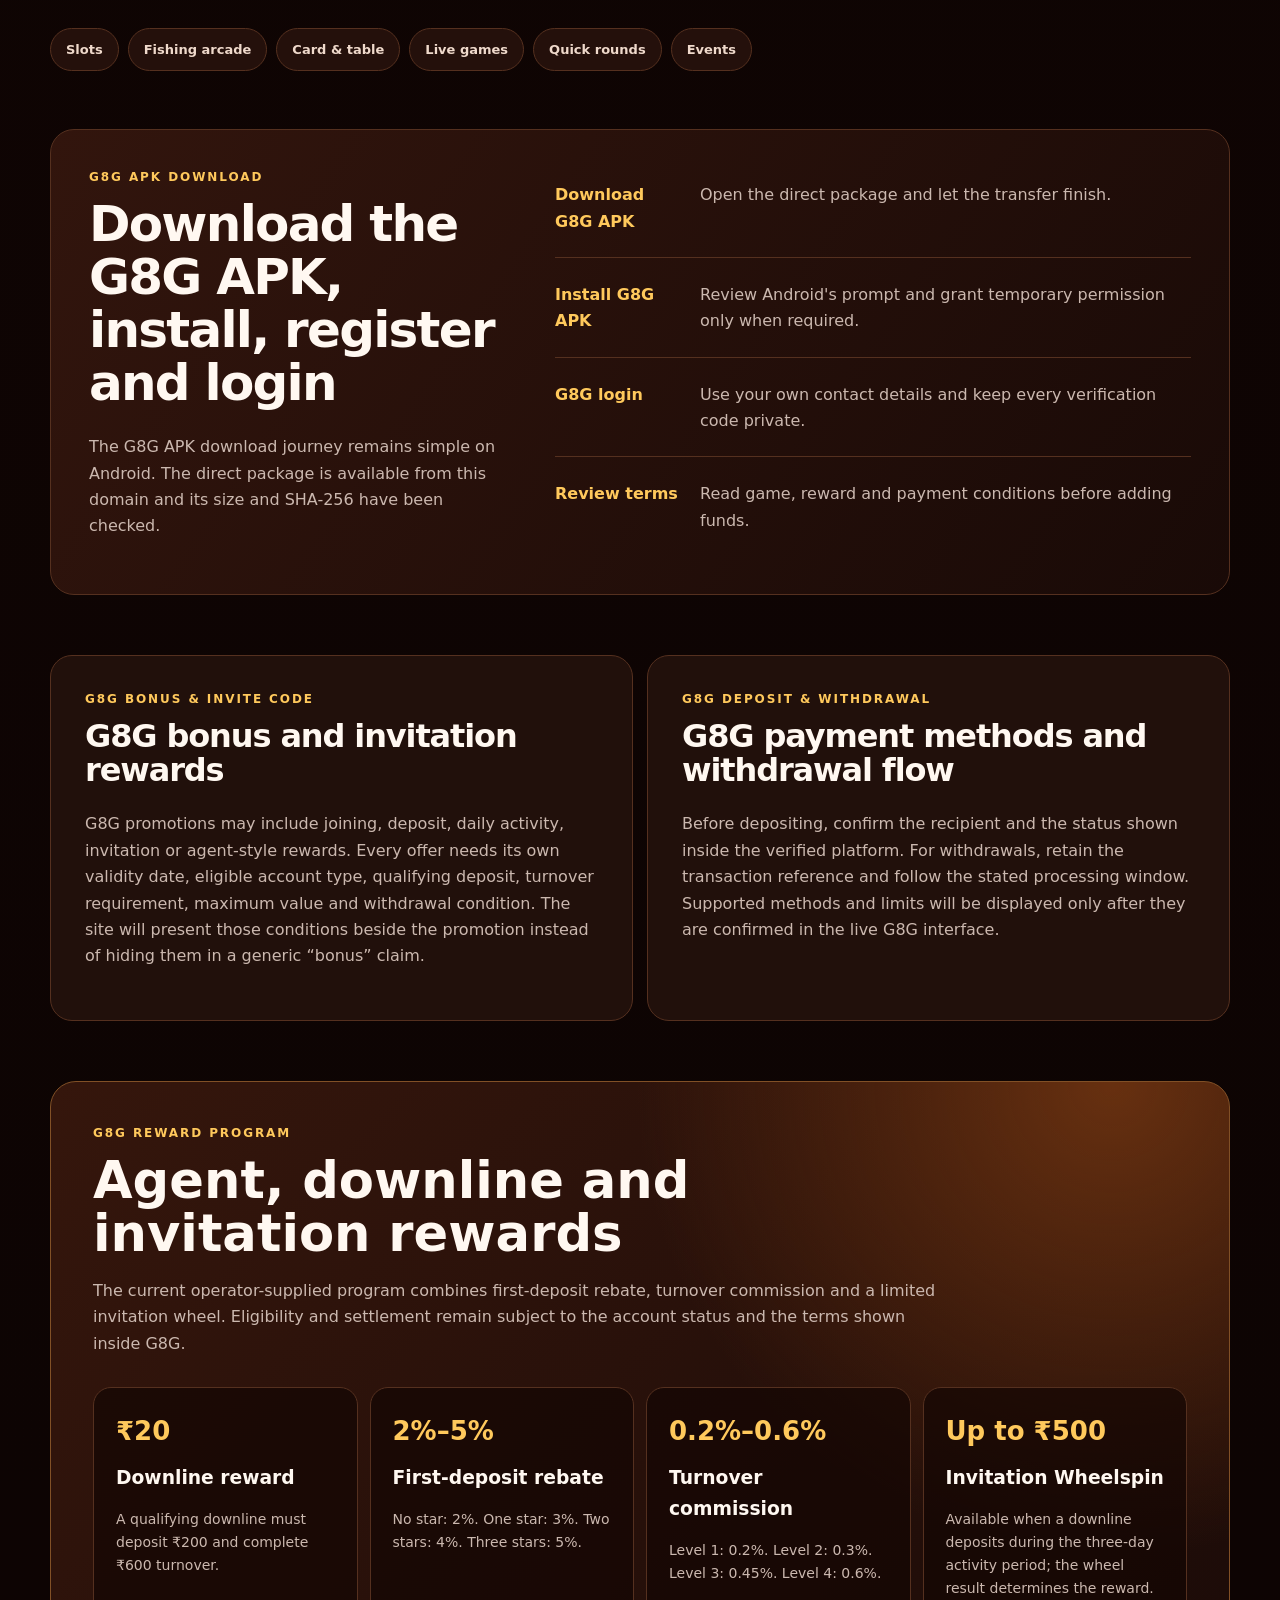
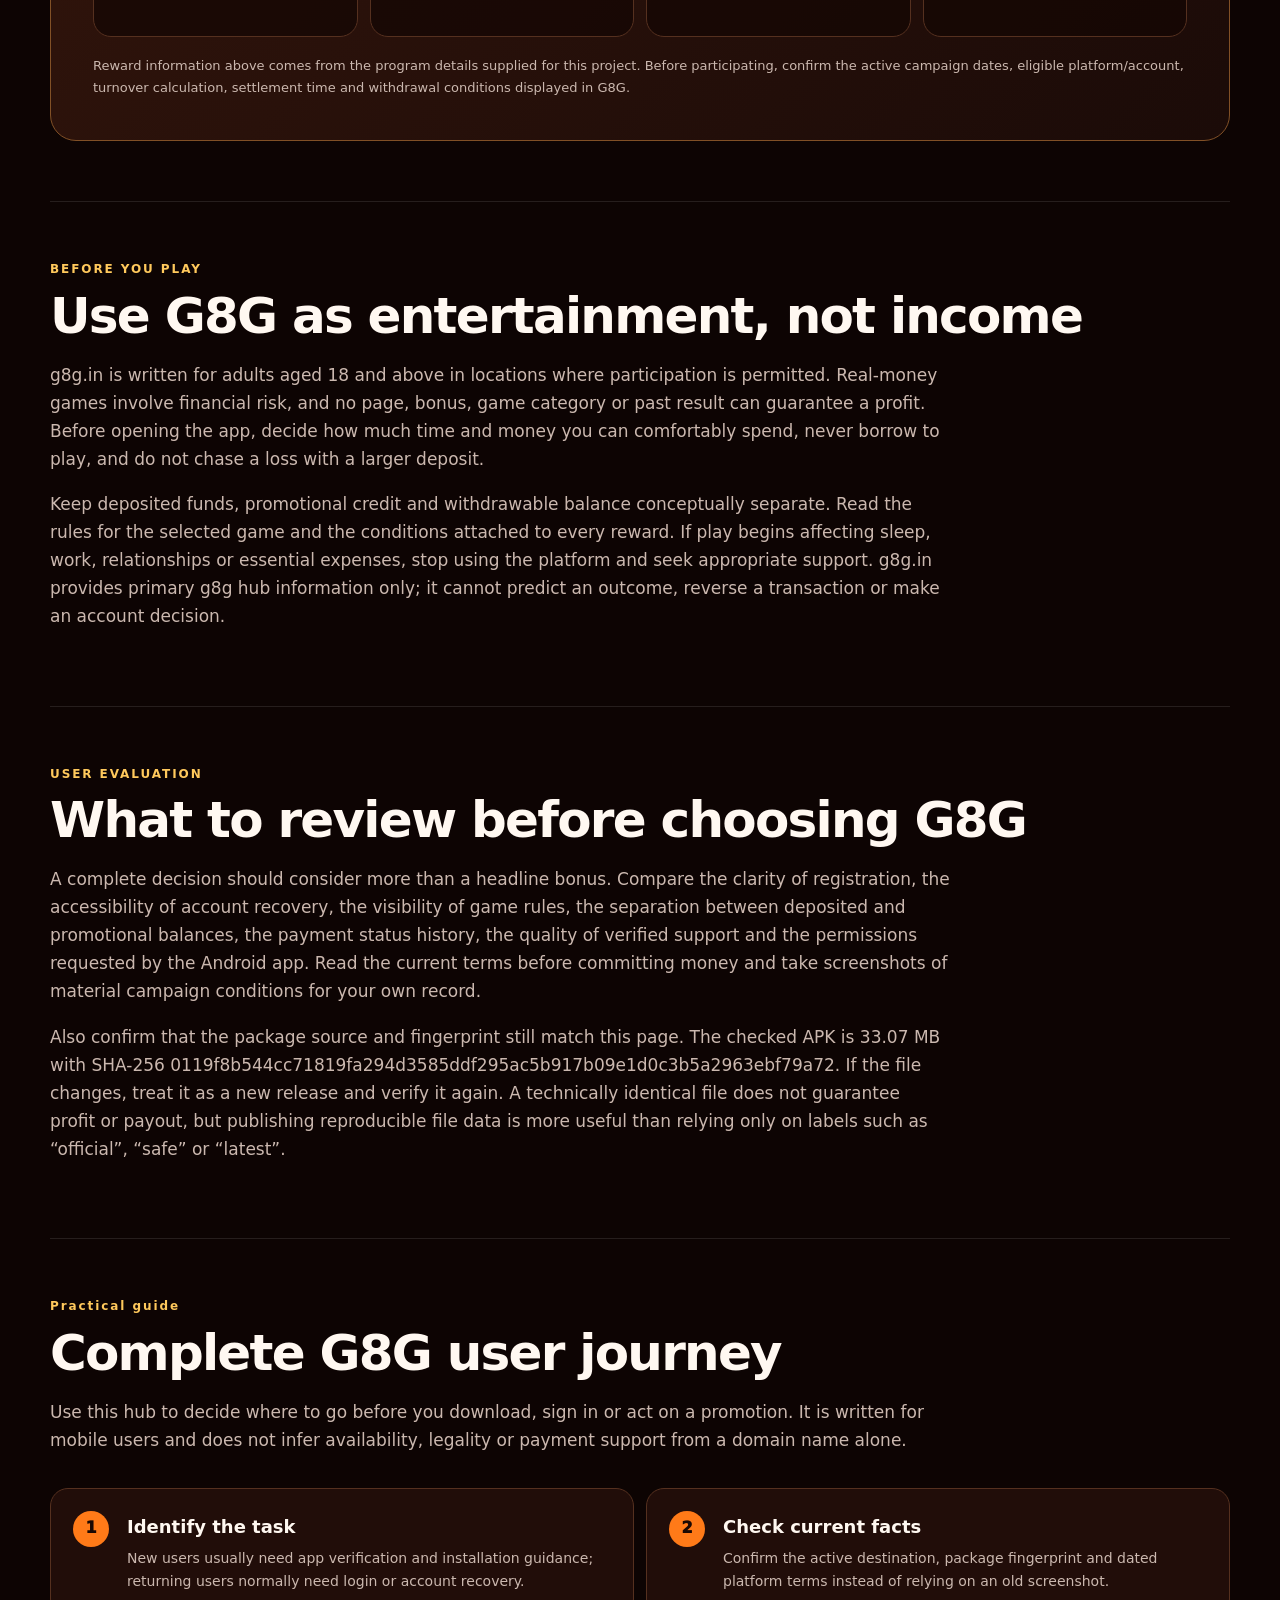
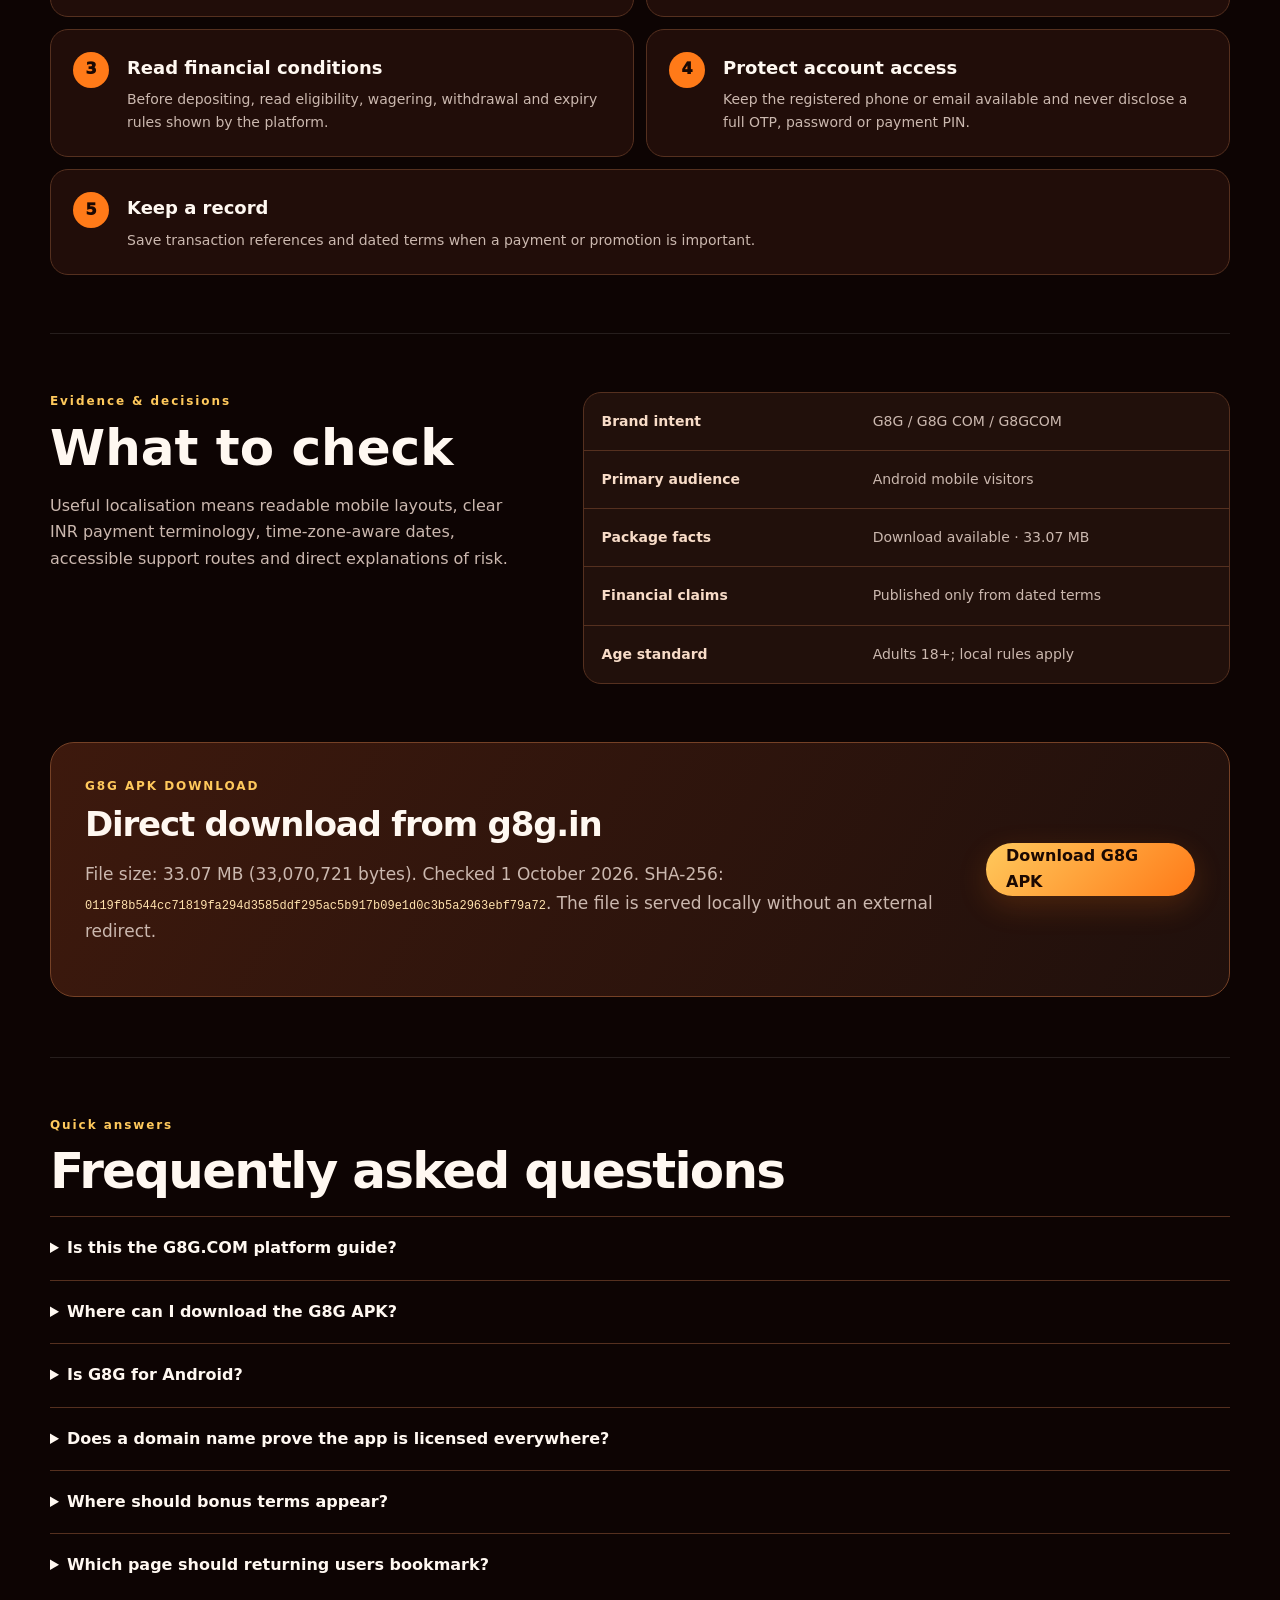
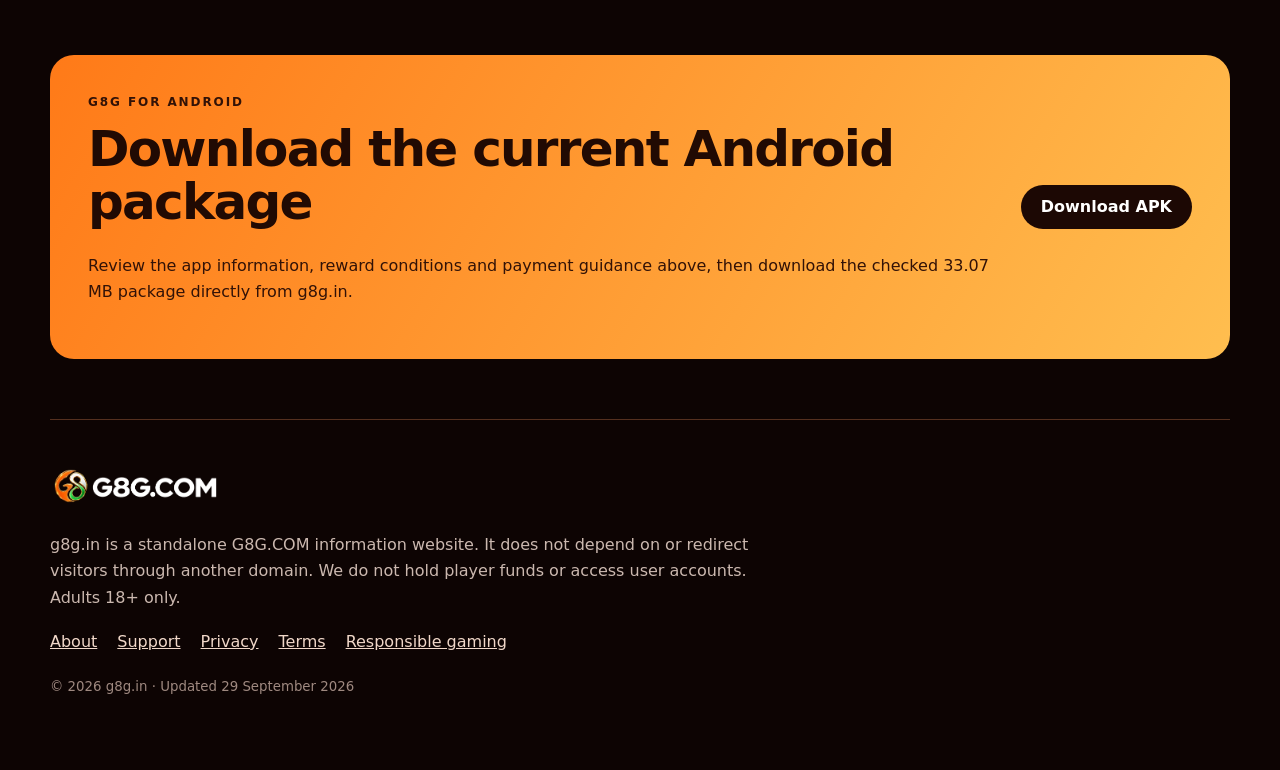
==== commit cc1cf792: "Strengthen g8g.in for the G8G brand query" ====
--- a/index.html
+++ b/index.html
@@ -1,13 +1,14 @@
 <!doctype html><html lang="en-IN"><head><meta charset="utf-8"><meta name="viewport" content="width=device-width,initial-scale=1,viewport-fit=cover"><meta name="theme-color" content="#180704">
-<title>G8G Game - Download G8G APK Latest Version 2026 Free</title><meta name="description" content="Complete G8G guide for the Android APK download, login, installation, payments and responsible mobile play."><meta name="keywords" content="g8g, g8g com, g8gcom, g8g apk, g8g com apk, g8g apk download, download g8g apk, g8g latest apk, g8g login, g8g game, g8g bonus, g8g invite code, g8g deposit, g8g withdrawal, g8g payment methods, g8g agent reward, g8g commission, g8g apk update, g8g login problem, g8g apk not installed, g8g withdrawal problem, g8g verification code problem, how to install g8g apk, verify g8g apk"><meta name="robots" content="index,follow,max-image-preview:large"><link rel="canonical" href="https://g8g.in/">
-<meta property="og:type" content="website"><meta property="og:title" content="G8G Game - Download G8G APK Latest Version 2026 Free"><meta property="og:description" content="Complete G8G guide for the Android APK download, login, installation, payments and responsible mobile play."><meta property="og:url" content="https://g8g.in/"><meta property="og:image" content="https://g8g.in/assets/social-share-bonus.jpg"><meta property="og:image:secure_url" content="https://g8g.in/assets/social-share-bonus.jpg"><meta property="og:image:type" content="image/jpeg"><meta property="og:image:width" content="780"><meta property="og:image:height" content="440"><meta property="og:image:alt" content="G8G APK download, ₹500 welcome bonus and 100% deposit bonus"><meta name="twitter:card" content="summary_large_image"><meta name="twitter:title" content="G8G Game - Download G8G APK Latest Version 2026 Free"><meta name="twitter:description" content="Complete G8G guide for the Android APK download, login, installation, payments and responsible mobile play."><meta name="twitter:image" content="https://g8g.in/assets/social-share-bonus.jpg">
+<title>G8G – Download G8G APK, Login &amp; Game Guide 2026</title><meta name="description" content="Explore G8G, download the verified Android APK and find G8G login, game, bonus, payment and installation guidance for 2026."><meta name="application-name" content="G8G"><meta name="keywords" content="g8g, g8g com, g8gcom, g8g apk, g8g com apk, g8g apk download, download g8g apk, g8g latest apk, g8g login, g8g game, g8g bonus, g8g invite code, g8g deposit, g8g withdrawal, g8g payment methods, g8g agent reward, g8g commission, g8g apk update, g8g login problem, g8g apk not installed, g8g withdrawal problem, g8g verification code problem, how to install g8g apk, verify g8g apk"><meta name="robots" content="index,follow,max-image-preview:large"><link rel="canonical" href="https://g8g.in/"><link rel="alternate" hreflang="en-IN" href="https://g8g.in/"><link rel="alternate" hreflang="x-default" href="https://g8g.in/">
+<meta property="og:type" content="website"><meta property="og:site_name" content="G8G"><meta property="og:title" content="G8G – Download G8G APK, Login &amp; Game Guide 2026"><meta property="og:description" content="Explore G8G, download the verified Android APK and find G8G login, game, bonus, payment and installation guidance for 2026."><meta property="og:url" content="https://g8g.in/"><meta property="og:image" content="https://g8g.in/assets/social-share-bonus.jpg"><meta property="og:image:secure_url" content="https://g8g.in/assets/social-share-bonus.jpg"><meta property="og:image:type" content="image/jpeg"><meta property="og:image:width" content="780"><meta property="og:image:height" content="440"><meta property="og:image:alt" content="G8G APK download, ₹500 welcome bonus and 100% deposit bonus"><meta name="twitter:card" content="summary_large_image"><meta name="twitter:title" content="G8G – Download G8G APK, Login &amp; Game Guide 2026"><meta name="twitter:description" content="Explore G8G, download the verified Android APK and find G8G login, game, bonus, payment and installation guidance for 2026."><meta name="twitter:image" content="https://g8g.in/assets/social-share-bonus.jpg">
 <link rel="icon" href="/favicon.ico" sizes="48x48"><link rel="icon" type="image/png" sizes="48x48" href="/assets/favicon-48.png"><link rel="apple-touch-icon" sizes="180x180" href="/assets/apple-touch-icon.png"><link rel="manifest" href="/site.webmanifest"><link rel="stylesheet" href="assets/site.css">
-<script type="application/ld+json">{"@context":"https://schema.org","@type":"WebSite","name":"g8g.in","url":"https://g8g.in/","inLanguage":"en-IN","description":"Complete G8G guide for the Android APK download, login, installation, payments and responsible mobile play."}</script><script type="application/ld+json">{"@context":"https://schema.org","@type":"FAQPage","mainEntity":[{"@type":"Question","name":"Is this the G8G.COM platform guide?","acceptedAnswer":{"@type":"Answer","text":"Yes. This site documents the G8G.COM-branded app represented by the supplied visual assets."}},{"@type":"Question","name":"Where can I download the G8G APK?","acceptedAnswer":{"@type":"Answer","text":"Use the verified download destination after the current package link and file fingerprint are published."}},{"@type":"Question","name":"Is G8G for Android?","acceptedAnswer":{"@type":"Answer","text":"The planned download coverage is Android APK. Exact compatibility will be stated only after the package is inspected."}},{"@type":"Question","name":"Does a domain name prove the app is licensed everywhere?","acceptedAnswer":{"@type":"Answer","text":"No. A domain extension is not proof of regulatory status or universal availability. Users must check current local rules."}},{"@type":"Question","name":"Where should bonus terms appear?","acceptedAnswer":{"@type":"Answer","text":"On a dated promotion record that states eligibility, minimum activity, turnover, expiry and exclusions."}},{"@type":"Question","name":"Which page should returning users bookmark?","acceptedAnswer":{"@type":"Answer","text":"Bookmark the verified access route and the login-help page; do not depend on changing search results or forwarded links."}}]}</script>
+<script type="application/ld+json">{"@context":"https://schema.org","@type":"WebSite","name":"G8G","url":"https://g8g.in/","inLanguage":"en-IN","description":"Explore G8G, download the verified Android APK and find G8G login, game, bonus, payment and installation guidance for 2026.","alternateName":["G8G.COM","G8G APK","g8g.in"]}</script><script type="application/ld+json">{"@context":"https://schema.org","@type":"FAQPage","mainEntity":[{"@type":"Question","name":"Is this the G8G.COM platform guide?","acceptedAnswer":{"@type":"Answer","text":"Yes. This site documents the G8G.COM-branded app represented by the supplied visual assets."}},{"@type":"Question","name":"Where can I download the G8G APK?","acceptedAnswer":{"@type":"Answer","text":"Use the verified download destination after the current package link and file fingerprint are published."}},{"@type":"Question","name":"Is G8G for Android?","acceptedAnswer":{"@type":"Answer","text":"The planned download coverage is Android APK. Exact compatibility will be stated only after the package is inspected."}},{"@type":"Question","name":"Does a domain name prove the app is licensed everywhere?","acceptedAnswer":{"@type":"Answer","text":"No. A domain extension is not proof of regulatory status or universal availability. Users must check current local rules."}},{"@type":"Question","name":"Where should bonus terms appear?","acceptedAnswer":{"@type":"Answer","text":"On a dated promotion record that states eligibility, minimum activity, turnover, expiry and exclusions."}},{"@type":"Question","name":"Which page should returning users bookmark?","acceptedAnswer":{"@type":"Answer","text":"Bookmark the verified access route and the login-help page; do not depend on changing search results or forwarded links."}}]}</script><script type="application/ld+json">{"@context":"https://schema.org","@type":"SoftwareApplication","name":"G8G","alternateName":["G8G APK","G8G.COM"],"operatingSystem":"Android","applicationCategory":"GameApplication","downloadUrl":"https://g8g.in/download/G8G.apk","fileSize":"33.07 MB","softwareVersion":"2026 release","url":"https://g8g.in/","image":"https://g8g.in/assets/app-icon.webp"}</script>
 <style>:root{--accent:#ff7a18}</style></head><body>
 <header><a class="brand" href="./"><img src="assets/logo-horizontal.webp" alt="G8G.COM" width="214" height="53"></a><nav><a href="./">Home</a><a href="about/">About</a><a href="support/">Support</a><a href="privacy/">Privacy</a><a href="terms/">Terms</a></nav><a class="pill" href="download/G8G.apk" download="G8G.apk" aria-label="Download G8G APK">Download</a></header>
-<main><section class="hero"><div class="hero-copy"><div class="release-badge">LATEST G8G APK 2026 · 33.07 MB</div><div class="eyebrow">PRIMARY BRAND HUB</div><h1>G8G — Android APK Download Guide</h1><p>The central guide for G8G.COM: understand the Android APK, prepare your device, find the right help page and verify release information before installing.</p><div class="actions"><a class="primary" href="download/G8G.apk" download="G8G.apk">Download G8G APK</a><a class="secondary" href="#guide">Explore G8G guide</a></div></div><img class="app-icon" src="assets/app-icon.webp" alt="G8G.COM APK icon" width="420" height="420"></section>
+<main><section class="hero"><div class="hero-copy"><div class="release-badge">LATEST G8G APK 2026 · 33.07 MB</div><div class="eyebrow">G8G · PRIMARY BRAND GUIDE</div><h1>G8G — APK Download, Login &amp; Game Guide</h1><p>Start with G8G: download the checked Android APK, understand the mobile game experience and find clear login, bonus, payment and installation guidance.</p><div class="actions"><a class="primary" href="download/G8G.apk" download="G8G.apk">Download G8G APK</a><a class="secondary" href="#guide">Explore G8G guide</a></div></div><img class="app-icon" src="assets/app-icon.webp" alt="G8G.COM APK icon" width="420" height="420"></section>
 <section class="trust" aria-label="G8G APK highlights"><div><b>33.07 MB</b><span>Lightweight APK</span></div><div><b>Android</b><span>Direct APK download</span></div><div><b>Up to ₹500</b><span>Invitation Wheelspin</span></div><div><b>INR</b><span>Reward context · 18+</span></div></section>
 <section class="quick-download"><div><div class="kicker">G8G APK · 33.07 MB</div><h2>Download G8G directly from g8g.in</h2><p>Android package · checked 1 October 2026 · no external redirect</p></div><a class="primary" href="download/G8G.apk" download="G8G.apk">Download G8G APK</a></section>
+<section class="brand-answer" aria-labelledby="g8g-brand-heading"><div><span class="kicker">G8G AT A GLANCE</span><h2 id="g8g-brand-heading">G8G for Android</h2><p><strong>G8G</strong> is the mobile gaming product documented on g8g.in. This page is the main G8G reference for the Android APK, account login, game navigation, bonus conditions, deposits, withdrawals and installation help.</p><p>The checked G8G APK is 33.07 MB (33,070,721 bytes). It is available directly from this domain, with the file identity and SHA-256 published below for comparison before installation.</p></div><div class="brand-facts"><span><b>G8G</b>Brand name</span><span><b>Android APK</b>Package format</span><span><b>33.07 MB</b>Checked file</span><span><b>2026</b>Current guide</span></div></section>
 
 <section class="content what-is"><div class="kicker">G8G GAME OVERVIEW</div><h2>What is G8G?</h2><p>G8G is an Android-focused mobile gaming platform for adult players. The app brings multiple game formats, account access, promotional activities, invitation rewards and payment functions into one mobile experience. g8g.in explains the complete journey from G8G APK download and installation to G8G login, game discovery, bonus conditions and withdrawal support.</p><p>The website is designed as a complete primary destination rather than a single download button. Visitors can check the current package, review the G8G app, learn how the reward program works, understand common Android errors and download the APK directly from this domain.</p><p>Every main task is supported by a dedicated section: application facts for comparison, direct APK access, step-by-step Android installation, account guidance, game orientation, campaign conditions, payment preparation, troubleshooting and frequently asked questions. The result is a complete product page rather than a keyword list or an unsupported promotional claim.</p></section>
 <section class="content intent-copy"><div class="kicker">PRIMARY G8G HUB</div><h2>G8G brand and app access</h2><p>Visitors who type G8G, G8G COM or G8GCOM usually want the same practical answers: what the platform offers, where the G8G app can be downloaded, how G8G login works and what to review before opening a G8G game. This hub connects those tasks in one continuous journey.</p><p>The homepage therefore balances brand explanation with direct action. A new visitor can identify the G8G.COM product, compare the APK facts, understand the reward framework and continue to installation without leaving the domain. Returning users can move directly to login, payment and troubleshooting guidance.</p></section>
--- a/assets/site.css
+++ b/assets/site.css
@@ -20,6 +20,9 @@
 @media(max-width:900px){.quick-download,.market-section{margin-left:22px;margin-right:22px}.market-section{grid-template-columns:1fr}}
 @media(max-width:560px){.quick-download{display:block;padding:24px}.quick-download .primary{width:100%;margin-top:18px}.market-section{padding:25px}.market-points{grid-template-columns:1fr 1fr}}
 .release-badge{display:inline-flex;margin-bottom:12px;padding:8px 13px;border:1px solid #94602c;border-radius:999px;background:rgba(43,18,10,.85);color:var(--gold);font-size:12px;font-weight:900;letter-spacing:.08em}
+.brand-answer{max-width:1180px;margin:0 auto 58px;padding:38px;border:1px solid #86532a;border-radius:24px;background:radial-gradient(circle at 100% 0,#613014 0,transparent 40%),linear-gradient(135deg,#2d120b,#180805);display:grid;grid-template-columns:1.25fr .75fr;gap:42px;align-items:center}.brand-answer h2{font-size:clamp(34px,5vw,58px);line-height:1;margin:8px 0 18px}.brand-answer p{max-width:720px;color:var(--muted);font-size:16px}.brand-facts{display:grid;grid-template-columns:1fr 1fr;gap:10px}.brand-facts span{min-height:102px;padding:18px;border:1px solid var(--line);border-radius:16px;background:rgba(20,6,4,.7);color:var(--muted);font-size:12px}.brand-facts b{display:block;margin-bottom:6px;color:#fff;font-size:17px}.brand-facts span:first-child b{color:var(--gold);font-size:24px}
+@media(max-width:900px){.brand-answer{margin-left:22px;margin-right:22px;grid-template-columns:1fr}}
+@media(max-width:560px){.brand-answer{margin-left:16px;margin-right:16px;padding:24px}.brand-facts{grid-template-columns:1fr 1fr}.brand-facts span{min-height:92px;padding:14px}}
 
 /* Mobile hardening: prevent horizontal overflow and keep every CTA tappable. */
 html,body{max-width:100%;overflow-x:hidden}img{max-width:100%}
